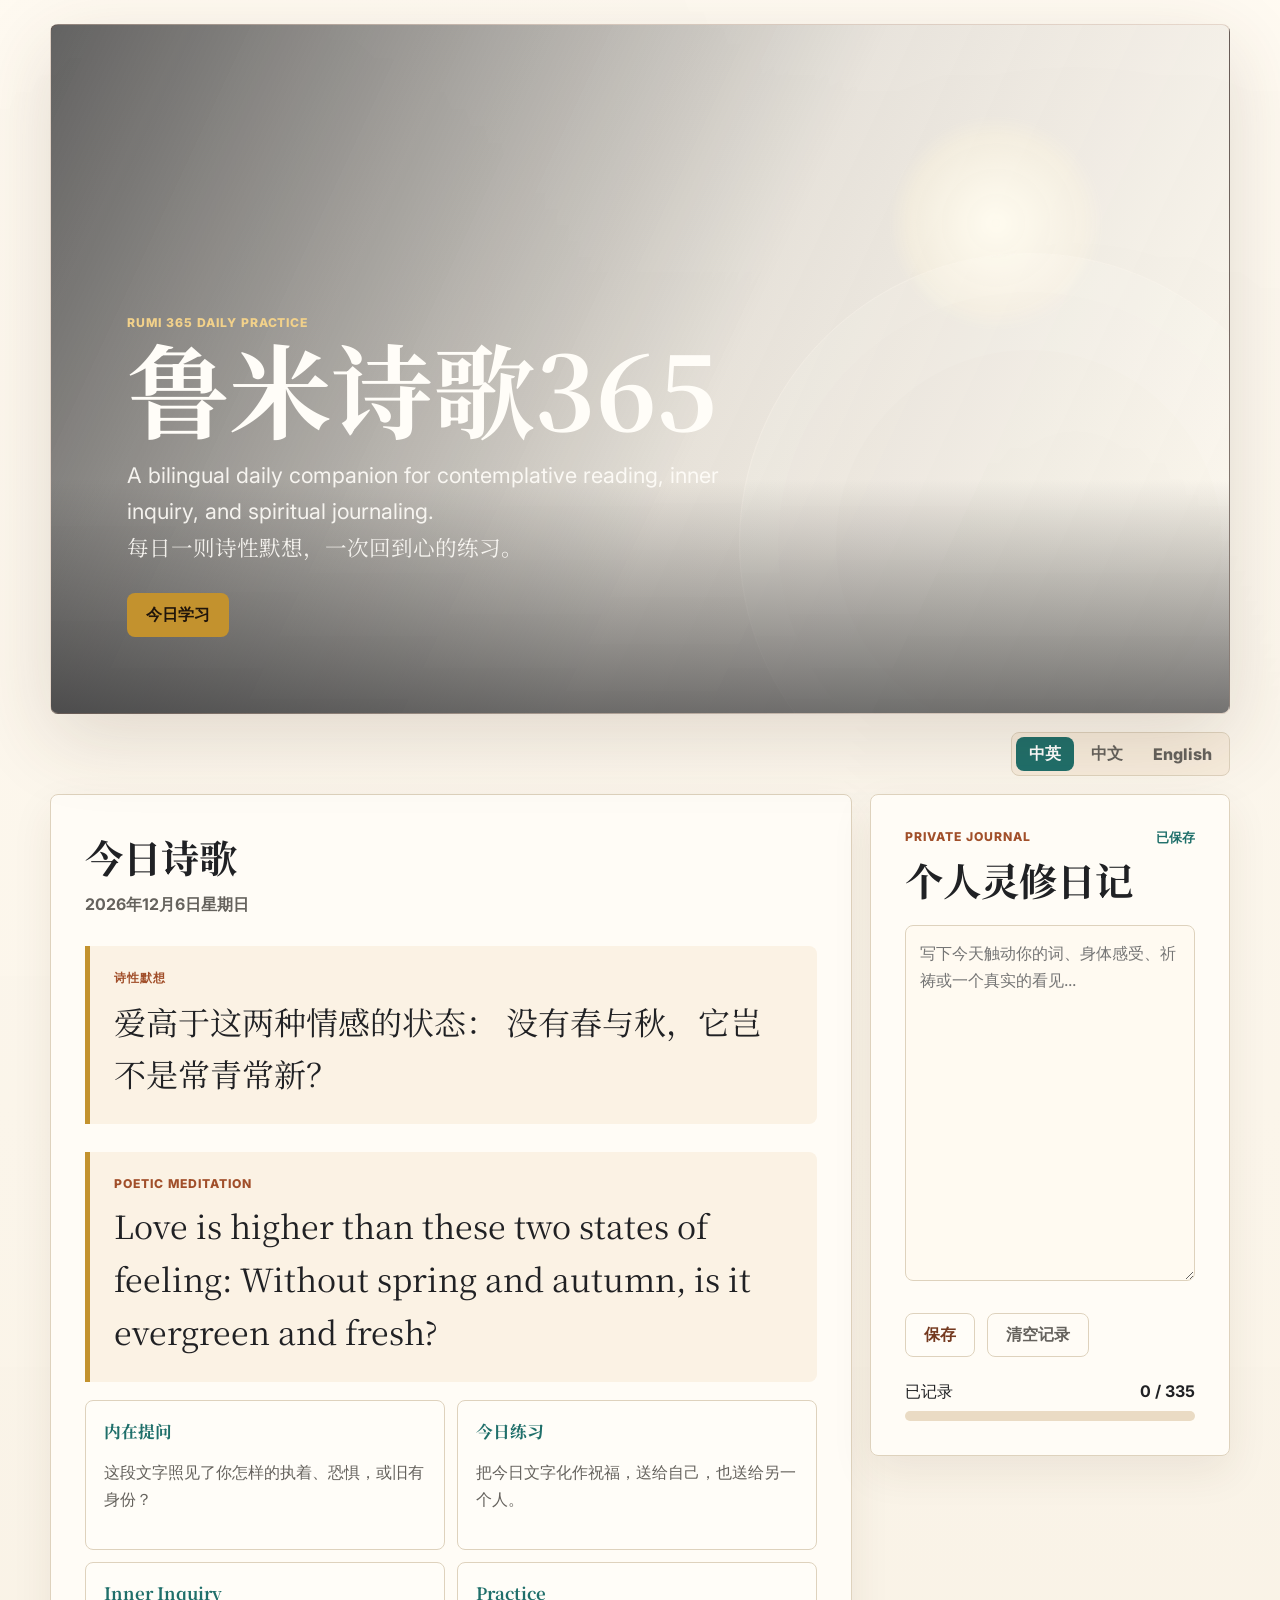
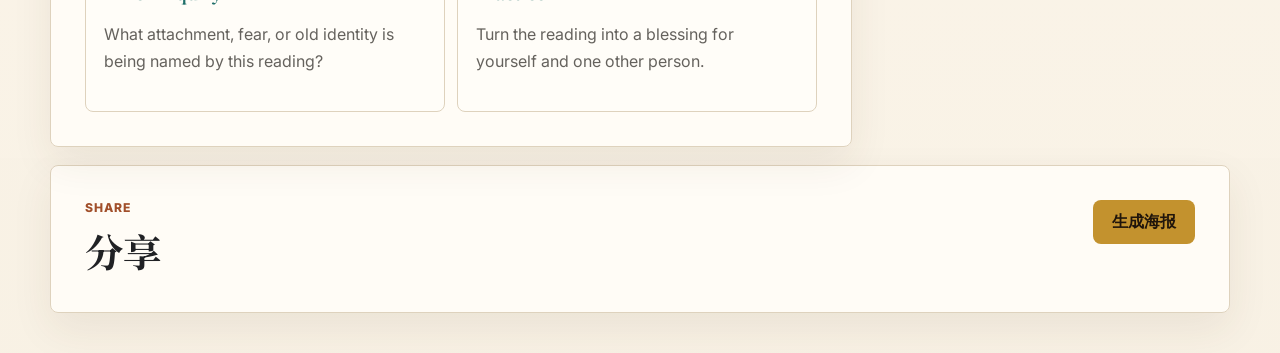
==== index.html @ 3e599005 "Create Rumi 365 poetry site" ====
<!doctype html>
<html lang="zh-CN">
  <head>
    <meta charset="utf-8" />
    <meta name="viewport" content="width=device-width, initial-scale=1" />
    <meta
      name="description"
      content="每日学习鲁米诗歌的双语网站，用于个人内在探索、默观练习与灵修日记。"
    />
    <title>鲁米诗歌365</title>
    <link rel="preconnect" href="https://fonts.googleapis.com" />
    <link rel="preconnect" href="https://fonts.gstatic.com" crossorigin />
    <link
      href="https://fonts.googleapis.com/css2?family=Inter:wght@400;500;600;700;800&family=Noto+Serif+SC:wght@500;700;900&display=swap"
      rel="stylesheet"
    />
    <link rel="stylesheet" href="styles.css" />
  </head>
  <body>
    <main class="shell">
      <section class="hero" aria-labelledby="page-title">
        <div class="hero-media" aria-hidden="true">
          <div class="sun-disc"></div>
          <div class="rings"></div>
        </div>
        <div class="hero-content">
          <p class="eyebrow">Rumi 365 Daily Practice</p>
          <h1 id="page-title">鲁米诗歌365</h1>
          <p class="lede">
            A bilingual daily companion for contemplative reading, inner inquiry, and spiritual journaling.
            <span>每日一则诗性默想，一次回到心的练习。</span>
          </p>
          <div class="hero-actions" aria-label="Primary actions">
            <button class="primary" id="todayButton" type="button">今日学习</button>
          </div>
        </div>
      </section>

      <section class="toolbar" aria-label="Study controls">
        <div class="segmented" role="group" aria-label="Language">
          <button class="active" type="button" data-lang="both">中英</button>
          <button type="button" data-lang="zh">中文</button>
          <button type="button" data-lang="en">English</button>
        </div>
      </section>

      <section class="daily-layout" aria-live="polite">
        <article class="daily-card">
          <div class="day-header">
            <div>
              <h2 id="dayTitle"></h2>
              <p class="reading-date" id="readingDate"></p>
            </div>
          </div>

          <div class="poem-block lang-zh">
            <p class="label">诗性默想</p>
            <blockquote id="poemZh"></blockquote>
          </div>
          <div class="poem-block lang-en">
            <p class="label">Poetic Meditation</p>
            <blockquote id="poemEn"></blockquote>
          </div>

          <div class="practice-grid">
            <section class="practice-panel lang-zh">
              <h3>内在提问</h3>
              <p id="inquiryZh"></p>
            </section>
            <section class="practice-panel lang-zh">
              <h3>今日练习</h3>
              <p id="practiceZh"></p>
            </section>
            <section class="practice-panel lang-en">
              <h3>Inner Inquiry</h3>
              <p id="inquiryEn"></p>
            </section>
            <section class="practice-panel lang-en">
              <h3>Practice</h3>
              <p id="practiceEn"></p>
            </section>
          </div>
        </article>

        <aside class="journal-panel" aria-labelledby="journal-title">
          <div class="panel-head">
            <div>
              <p class="eyebrow">Private Journal</p>
              <h2 id="journal-title">个人灵修日记</h2>
            </div>
            <span id="saveState">已保存</span>
          </div>
          <textarea
            id="journal"
            rows="12"
            placeholder="写下今天触动你的词、身体感受、祈祷或一个真实的看见..."
          ></textarea>
          <div class="journal-actions">
            <button class="secondary" id="saveButton" type="button">保存</button>
            <button class="ghost" id="clearButton" type="button">清空记录</button>
          </div>
          <div class="progress">
            <div class="progress-copy">
              <span>已记录</span>
            <strong id="progressCount">0 / 0</strong>
            </div>
            <div class="progress-track">
              <span id="progressBar"></span>
            </div>
          </div>
        </aside>
      </section>

      <section class="share-panel" aria-labelledby="share-title">
        <div class="panel-head">
          <div>
            <p class="eyebrow">Share</p>
            <h2 id="share-title">分享</h2>
          </div>
          <button class="primary" id="shareButton" type="button">生成海报</button>
        </div>
        <div class="poster-output" id="posterOutput" hidden>
          <img id="posterPreview" alt="鲁米诗歌365分享海报" />
          <div class="journal-actions">
            <a class="secondary download-link" id="downloadPoster" download="rumi365-poster.png">下载海报</a>
            <span class="muted" id="shareStatus">右下角二维码可长按访问网站</span>
          </div>
        </div>
      </section>
    </main>

    <script src="vendor/qrcode.js"></script>
    <script src="app.js"></script>
  </body>
</html>
---- styles.css ----
:root {
  color-scheme: light;
  --ink: #202124;
  --muted: #65625d;
  --paper: #fffaf1;
  --panel: #fffdf8;
  --line: #ded2bd;
  --rust: #a14f2a;
  --rust-dark: #74391f;
  --teal: #1f6f6a;
  --gold: #c3922e;
  --rose: #b7636c;
  --shadow: 0 24px 80px rgba(77, 52, 29, 0.16);
}

* {
  box-sizing: border-box;
}

body {
  margin: 0;
  background:
    linear-gradient(180deg, rgba(255, 250, 241, 0.96), rgba(248, 241, 228, 0.98)),
    radial-gradient(circle at 18% 10%, rgba(195, 146, 46, 0.2), transparent 32%),
    radial-gradient(circle at 84% 26%, rgba(31, 111, 106, 0.18), transparent 30%);
  color: var(--ink);
  font-family: Inter, system-ui, -apple-system, BlinkMacSystemFont, "Segoe UI", sans-serif;
}

button,
input,
textarea {
  font: inherit;
}

button {
  cursor: pointer;
}

.shell {
  width: min(1180px, calc(100% - 32px));
  margin: 0 auto;
  padding: 24px 0 40px;
}

.hero {
  position: relative;
  min-height: min(690px, calc(100vh - 48px));
  display: grid;
  align-items: end;
  overflow: hidden;
  border: 1px solid rgba(116, 57, 31, 0.18);
  background:
    linear-gradient(115deg, rgba(32, 33, 36, 0.7), rgba(32, 33, 36, 0.1) 56%, rgba(255, 250, 241, 0.15)),
    url("https://images.unsplash.com/photo-1493815793585-d94ccbc86df8?auto=format&fit=crop&w=1800&q=80");
  background-size: cover;
  background-position: center;
  border-radius: 8px;
  box-shadow: var(--shadow);
}

.hero::after {
  content: "";
  position: absolute;
  inset: auto 0 0;
  height: 34%;
  background: linear-gradient(180deg, transparent, rgba(32, 33, 36, 0.62));
}

.hero-media {
  position: absolute;
  inset: 0;
  pointer-events: none;
}

.sun-disc {
  position: absolute;
  right: 10%;
  top: 12%;
  width: clamp(120px, 18vw, 240px);
  aspect-ratio: 1;
  border-radius: 50%;
  background: radial-gradient(circle, rgba(255, 225, 151, 0.96), rgba(195, 146, 46, 0.52) 54%, transparent 66%);
  mix-blend-mode: screen;
}

.rings {
  position: absolute;
  right: -90px;
  bottom: -120px;
  width: min(52vw, 580px);
  aspect-ratio: 1;
  border-radius: 50%;
  border: 1px solid rgba(255, 250, 241, 0.34);
  box-shadow: inset 0 0 0 38px rgba(255, 250, 241, 0.08), inset 0 0 0 96px rgba(255, 250, 241, 0.06);
}

.hero-content {
  position: relative;
  z-index: 1;
  max-width: 780px;
  padding: clamp(28px, 7vw, 76px);
  color: #fffdf8;
}

.eyebrow,
.label {
  margin: 0 0 8px;
  color: var(--rust);
  font-size: 0.76rem;
  font-weight: 800;
  letter-spacing: 0.08em;
  text-transform: uppercase;
}

.hero .eyebrow {
  color: #f2d18a;
}

h1,
h2,
h3,
blockquote,
.lede span {
  font-family: "Noto Serif SC", Georgia, serif;
}

h1 {
  margin: 0;
  font-size: clamp(2.7rem, 8vw, 7.1rem);
  line-height: 0.96;
  letter-spacing: 0;
}

.lede {
  max-width: 660px;
  margin: 22px 0 0;
  color: rgba(255, 253, 248, 0.9);
  font-size: clamp(1rem, 2.3vw, 1.35rem);
  line-height: 1.65;
}

.lede span {
  display: block;
}

.hero-actions,
.journal-actions {
  display: flex;
  flex-wrap: wrap;
  gap: 12px;
  margin-top: 28px;
}

.primary,
.secondary,
.ghost,
.segmented button {
  min-height: 44px;
  border-radius: 8px;
  border: 1px solid transparent;
  padding: 0 18px;
  font-weight: 800;
}

.primary {
  background: var(--gold);
  color: #20150b;
}

.secondary {
  background: var(--panel);
  border-color: var(--line);
  color: var(--rust-dark);
}

.ghost {
  background: transparent;
  border-color: var(--line);
  color: var(--muted);
}

.daily-card,
.journal-panel,
.share-panel {
  border: 1px solid var(--line);
  background: rgba(255, 253, 248, 0.9);
  border-radius: 8px;
  box-shadow: 0 16px 42px rgba(77, 52, 29, 0.08);
}

.toolbar {
  display: flex;
  justify-content: flex-end;
  margin: 18px 0;
}

.segmented {
  display: inline-flex;
  gap: 4px;
  padding: 4px;
  border: 1px solid var(--line);
  border-radius: 8px;
  background: #f7ecdc;
}

.segmented button {
  min-height: 34px;
  padding: 0 12px;
  background: transparent;
  color: var(--muted);
}

.segmented button.active {
  background: var(--teal);
  color: white;
}

.daily-layout {
  display: grid;
  grid-template-columns: minmax(0, 1fr) 360px;
  gap: 18px;
  align-items: start;
}

.daily-card,
.journal-panel,
.share-panel {
  padding: clamp(18px, 3vw, 34px);
}

.day-header,
.panel-head,
.progress-copy {
  display: flex;
  justify-content: space-between;
  gap: 18px;
  align-items: start;
}

.day-header h2,
.panel-head h2 {
  margin: 0;
  font-size: clamp(1.45rem, 3vw, 2.5rem);
}

.reading-date {
  margin: 8px 0 0;
  color: var(--muted);
  font-weight: 700;
  line-height: 1.6;
}

.poem-block {
  margin-top: 28px;
  padding: 24px;
  border-left: 5px solid var(--gold);
  background: #fbf2e4;
  border-radius: 0 8px 8px 0;
}

blockquote {
  margin: 0;
  font-size: clamp(1.3rem, 2.5vw, 2rem);
  line-height: 1.65;
}

.practice-grid {
  display: grid;
  grid-template-columns: repeat(2, minmax(0, 1fr));
  gap: 12px;
  margin-top: 18px;
}

.practice-panel {
  min-height: 150px;
  padding: 18px;
  border: 1px solid var(--line);
  border-radius: 8px;
  background: var(--panel);
}

.practice-panel h3 {
  margin: 0 0 10px;
  color: var(--teal);
  font-size: 1.05rem;
}

.practice-panel p,
.muted {
  color: var(--muted);
  line-height: 1.7;
}

.journal-panel {
  position: sticky;
  top: 16px;
}

#saveState {
  color: var(--teal);
  font-size: 0.82rem;
  font-weight: 800;
}

textarea {
  width: 100%;
  margin-top: 18px;
  resize: vertical;
  border: 1px solid var(--line);
  border-radius: 8px;
  background: #fffaf1;
  color: var(--ink);
  padding: 14px;
  line-height: 1.7;
}

.progress {
  margin-top: 24px;
}

.progress-track {
  height: 10px;
  margin-top: 8px;
  overflow: hidden;
  border-radius: 999px;
  background: #eadbc4;
}

.progress-track span {
  display: block;
  width: 0;
  height: 100%;
  background: linear-gradient(90deg, var(--teal), var(--gold), var(--rose));
}

.share-panel {
  margin-top: 18px;
}

.poster-output {
  display: grid;
  gap: 14px;
  margin-top: 18px;
}

.poster-output[hidden] {
  display: none;
}

.poster-output img {
  width: min(100%, 520px);
  border: 1px solid var(--line);
  border-radius: 8px;
  background: var(--paper);
  box-shadow: 0 18px 46px rgba(77, 52, 29, 0.12);
}

.download-link {
  display: inline-flex;
  align-items: center;
  justify-content: center;
  text-decoration: none;
}

body.lang-zh .lang-en,
body.lang-en .lang-zh {
  display: none;
}

@media (max-width: 900px) {
  .daily-layout,
  .practice-grid {
    grid-template-columns: 1fr;
  }

  .daily-layout {
    display: grid;
  }

  .journal-panel {
    position: static;
  }
}

@media (max-width: 560px) {
  .shell {
    width: min(100% - 20px, 1180px);
    padding-top: 10px;
  }

  .hero {
    min-height: 620px;
  }

  .hero-content {
    padding: 24px;
  }

  .segmented {
    display: grid;
    grid-template-columns: repeat(3, 1fr);
  }

  .day-header,
  .panel-head,
  .progress-copy {
    display: grid;
  }
}

@media print {
  body {
    background: white;
  }

  .hero,
  .toolbar,
  .journal-actions {
    display: none;
  }

  .daily-layout {
    display: block;
  }

  .journal-panel {
    margin-top: 18px;
  }
}
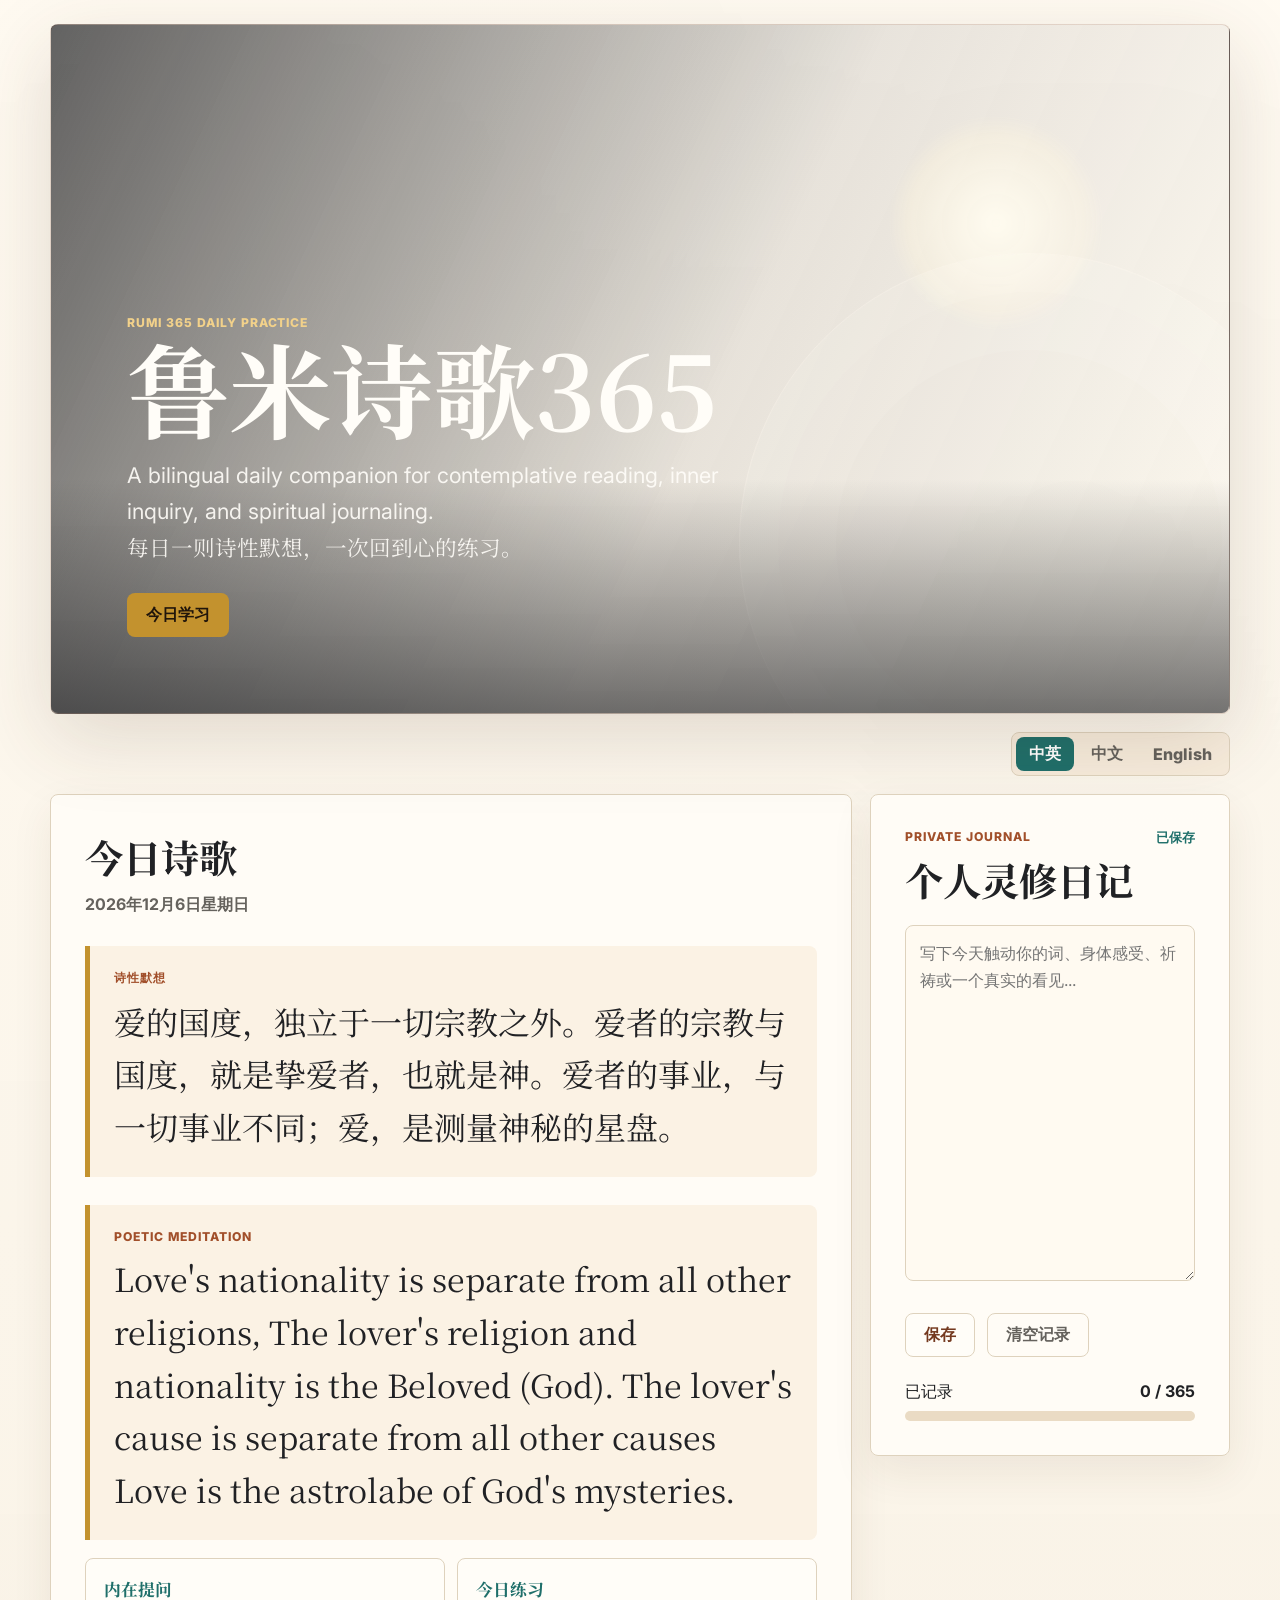
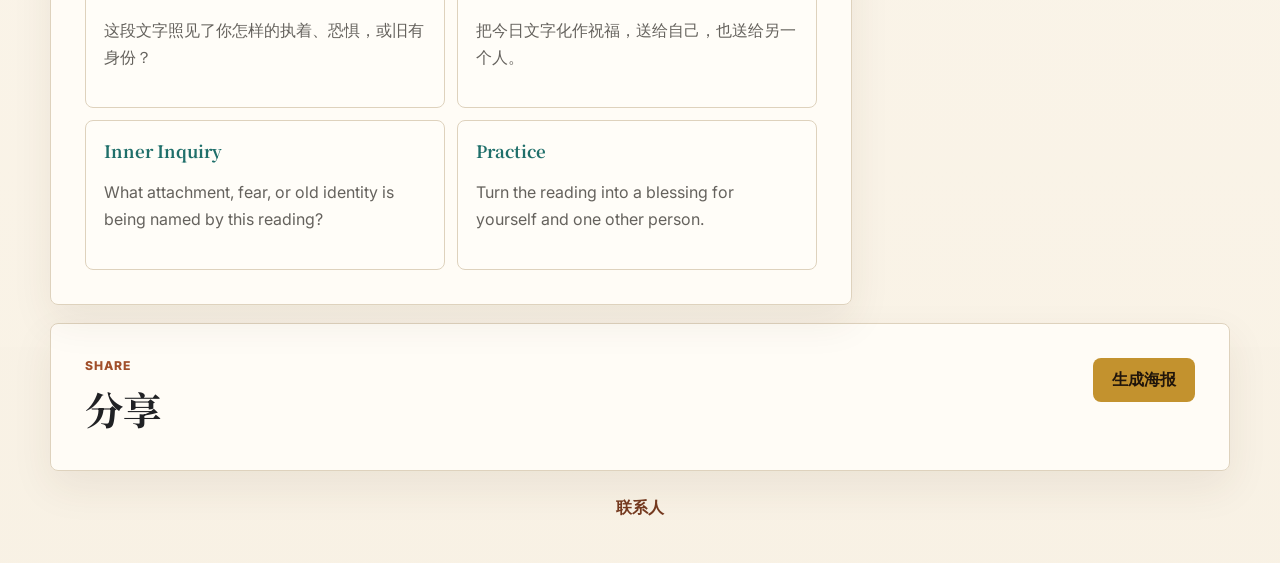
==== commit 29b434fa: "Add contact link footer" ====
--- a/index.html
+++ b/index.html
@@ -8,13 +8,20 @@
       content="每日学习鲁米诗歌的双语网站，用于个人内在探索、默观练习与灵修日记。"
     />
     <title>鲁米诗歌365</title>
+    <script>
+      (function () {
+        var base = location.hostname.endsWith("github.io") ? "/rumi365/" : "/";
+        window.__RUMI_BASE_PATH__ = base;
+        document.write('<base href="' + base + '">');
+      })();
+    </script>
     <link rel="preconnect" href="https://fonts.googleapis.com" />
     <link rel="preconnect" href="https://fonts.gstatic.com" crossorigin />
     <link
       href="https://fonts.googleapis.com/css2?family=Inter:wght@400;500;600;700;800&family=Noto+Serif+SC:wght@500;700;900&display=swap"
       rel="stylesheet"
     />
-    <link rel="stylesheet" href="styles.css" />
+    <link rel="stylesheet" href="styles.css?v=20260701-1" />
   </head>
   <body>
     <main class="shell">
@@ -127,9 +134,19 @@
           </div>
         </div>
       </section>
+
+      <footer class="site-footer">
+        <a
+          href="https://zcnv8lc63v15.feishu.cn/docx/ENSjdAKhOoDiIUxOQJycdzD8nSe"
+          target="_blank"
+          rel="noopener noreferrer"
+        >
+          联系人
+        </a>
+      </footer>
     </main>
 
-    <script src="vendor/qrcode.js"></script>
-    <script src="app.js"></script>
+    <script src="vendor/qrcode.js?v=20260630-3"></script>
+    <script src="app.js?v=20260630-3"></script>
   </body>
 </html>
--- a/styles.css
+++ b/styles.css
@@ -350,6 +350,8 @@
 
 .poster-output img {
   width: min(100%, 520px);
+  aspect-ratio: 9 / 16;
+  object-fit: contain;
   border: 1px solid var(--line);
   border-radius: 8px;
   background: var(--paper);
@@ -363,6 +365,22 @@
   text-decoration: none;
 }
 
+.site-footer {
+  display: flex;
+  justify-content: center;
+  padding: 26px 0 4px;
+}
+
+.site-footer a {
+  color: var(--rust-dark);
+  font-weight: 800;
+  text-decoration: none;
+}
+
+.site-footer a:hover {
+  color: var(--teal);
+}
+
 body.lang-zh .lang-en,
 body.lang-en .lang-zh {
   display: none;
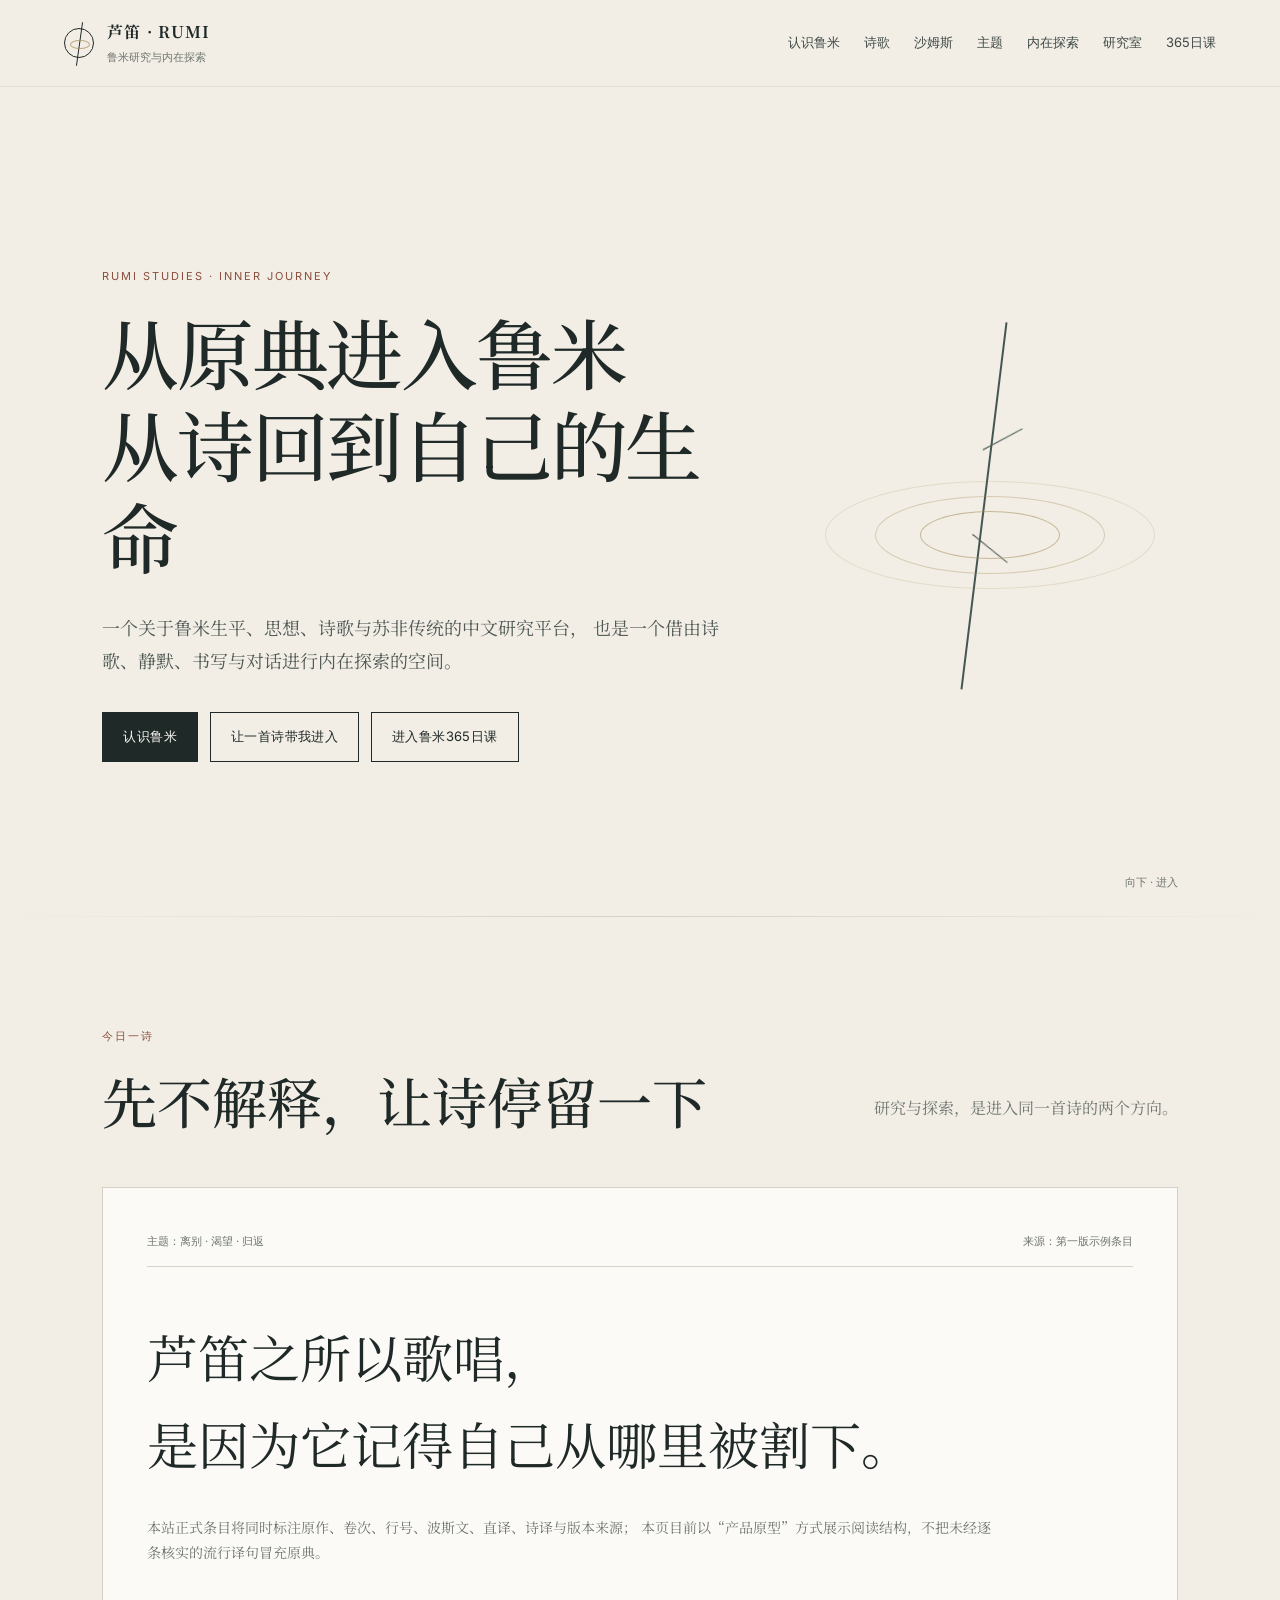
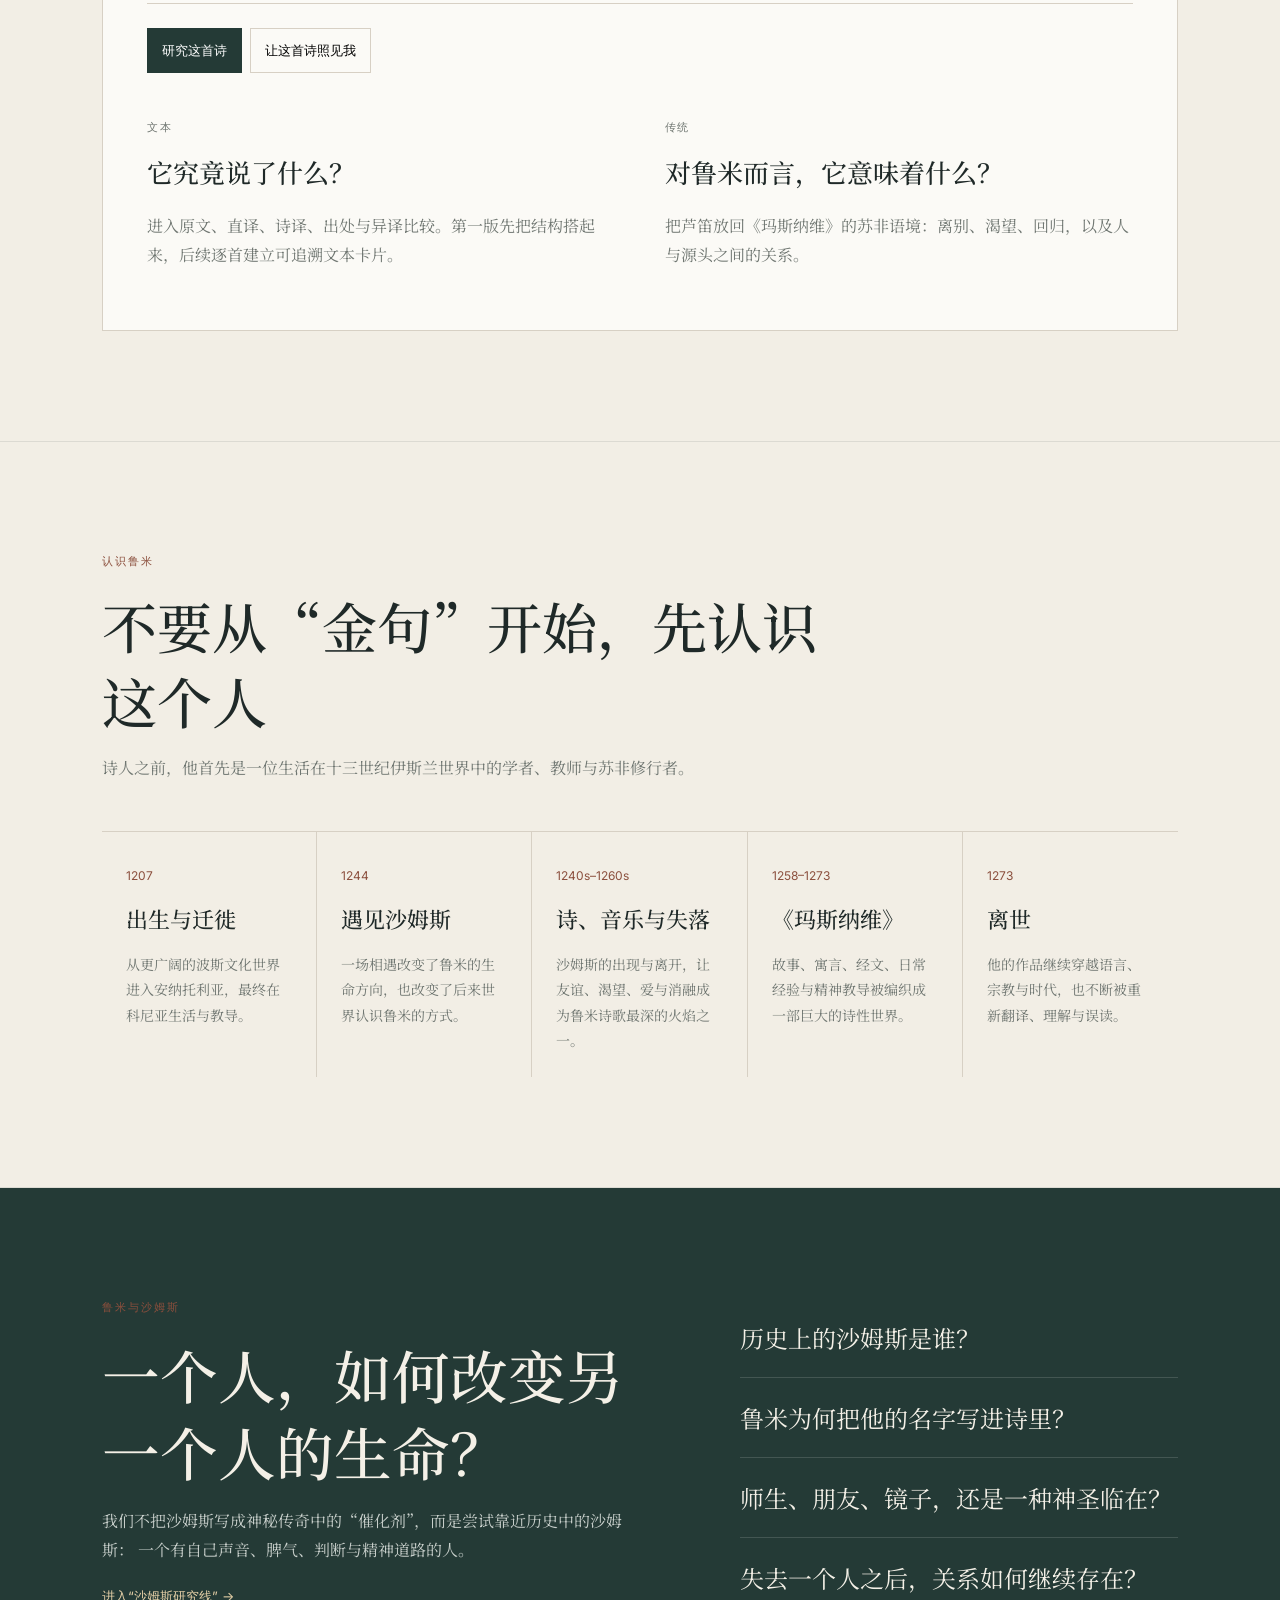
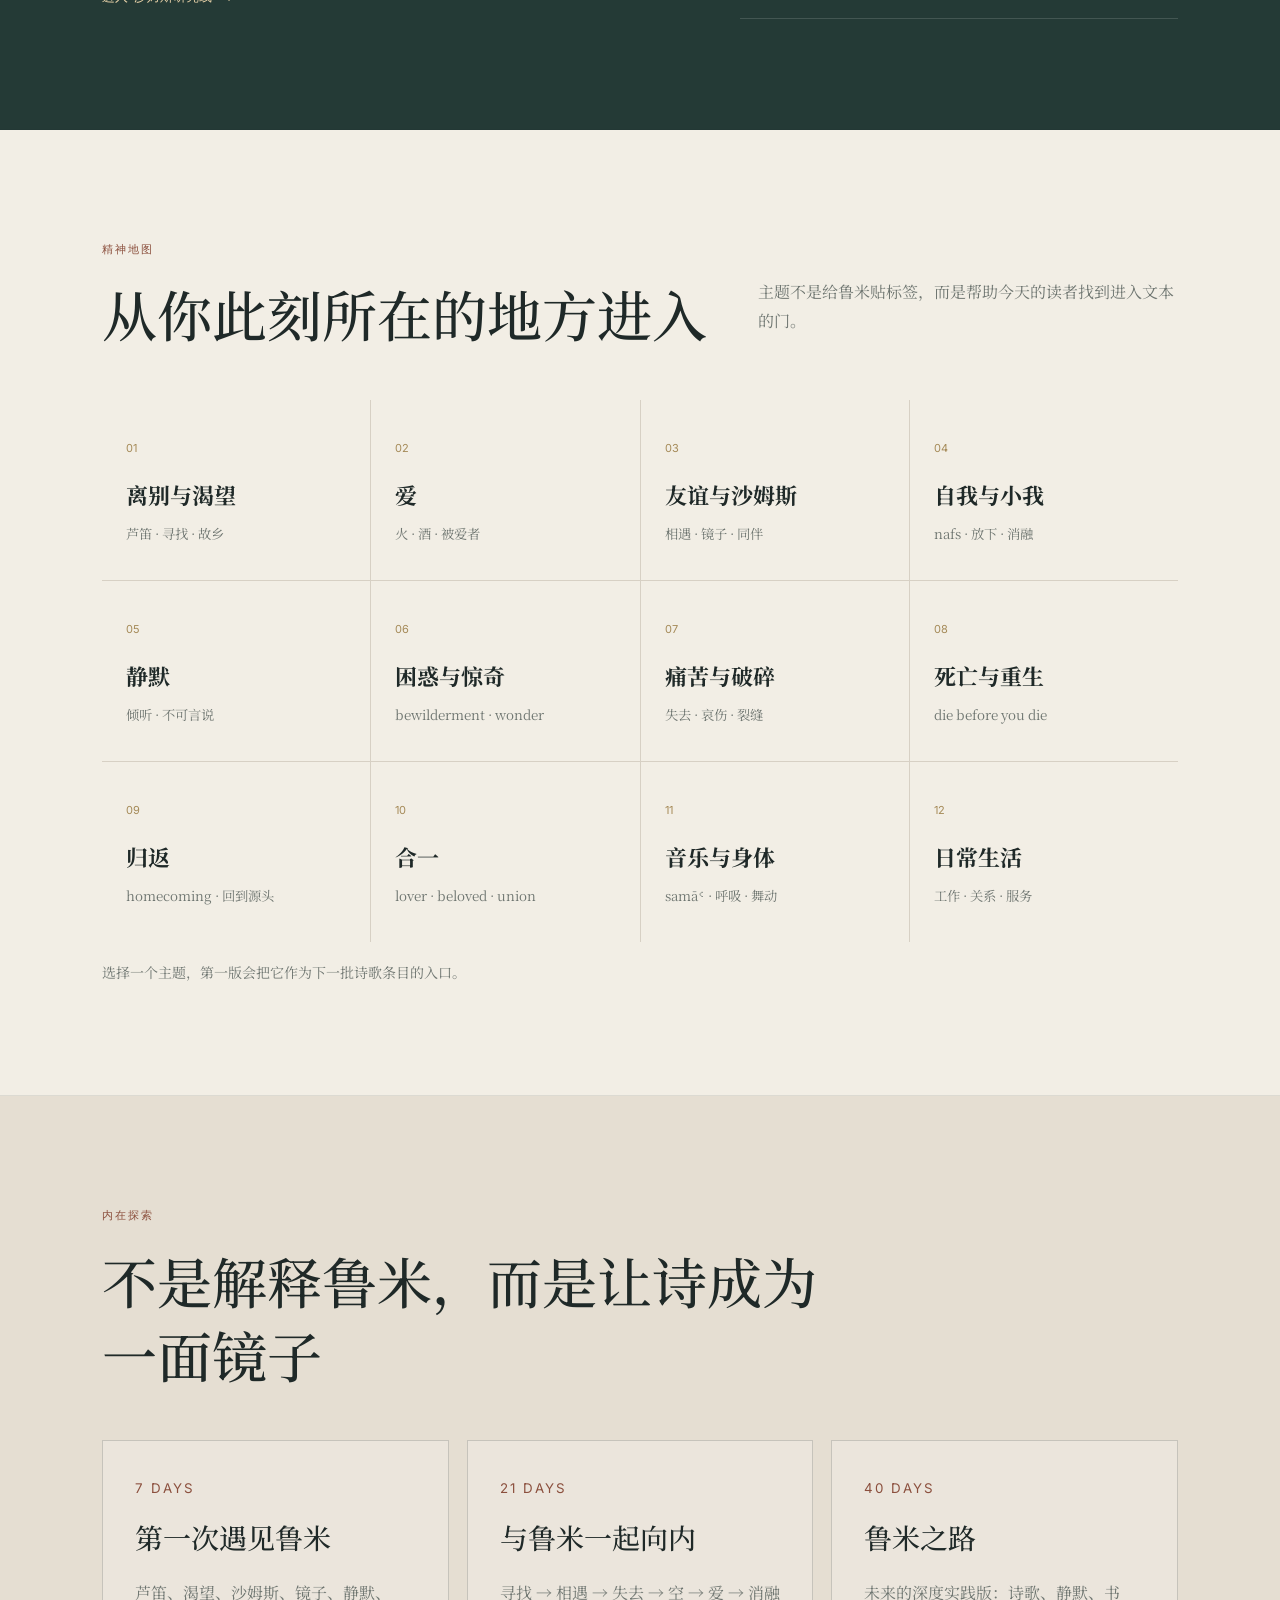
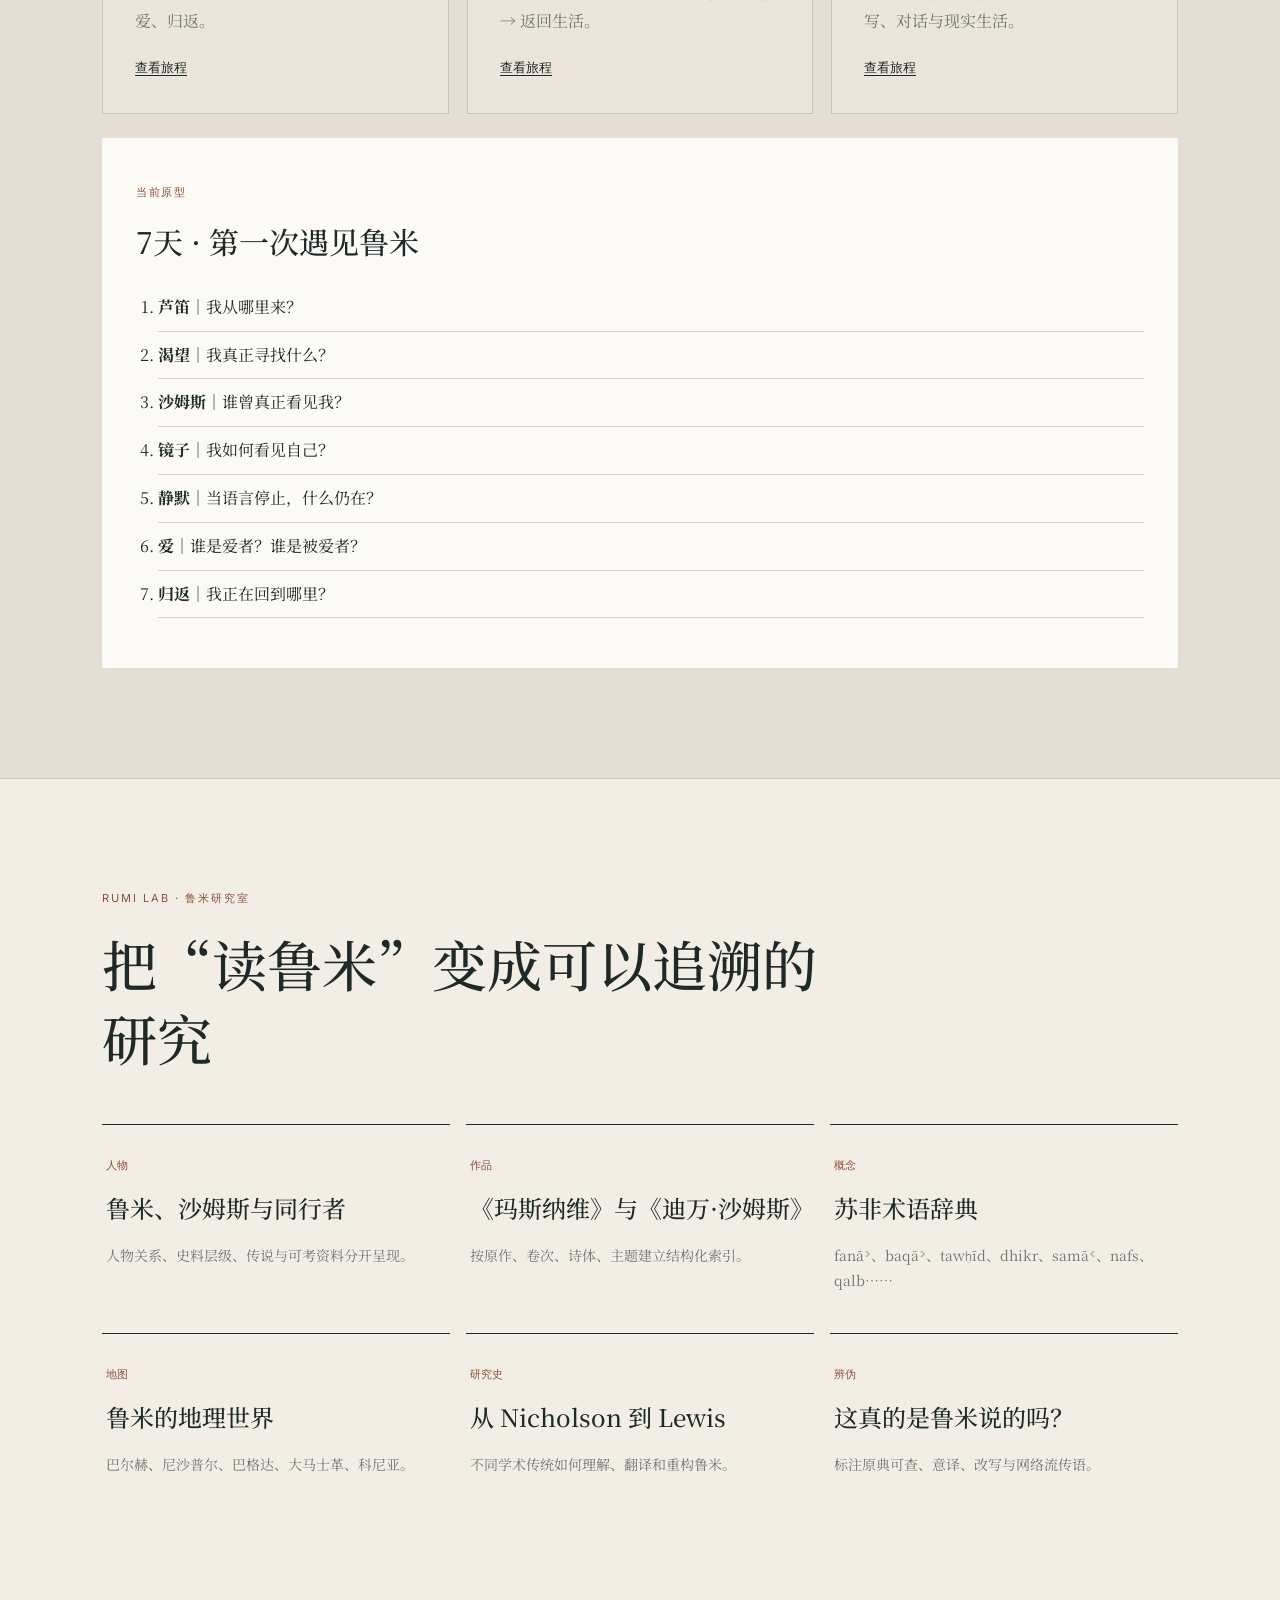
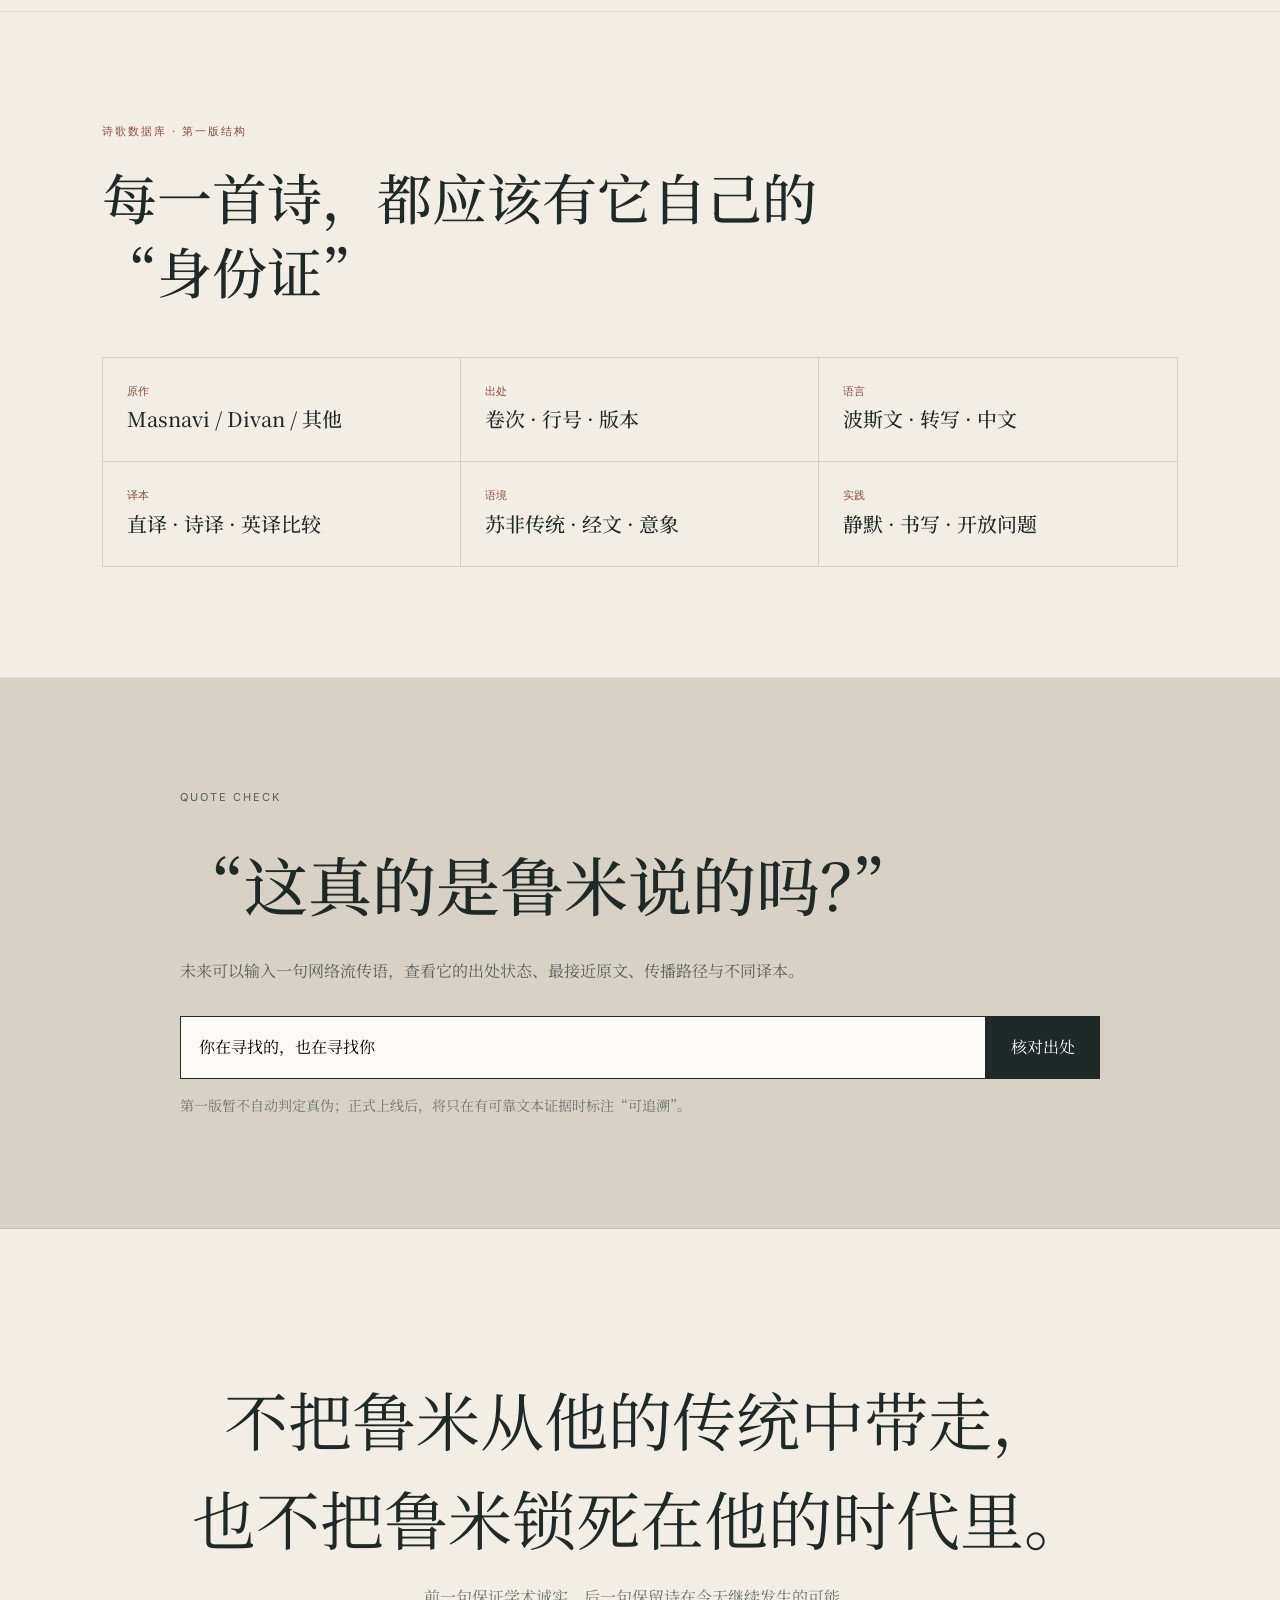
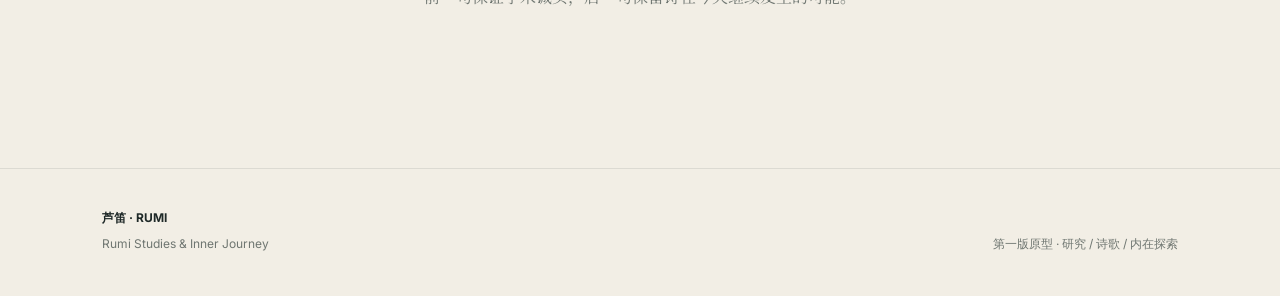
==== commit 8968346d: "Launch Rumi research homepage and preserve daily practice" ====
--- a/index.html
+++ b/index.html
@@ -1,152 +1,301 @@
 <!doctype html>
 <html lang="zh-CN">
-  <head>
-    <meta charset="utf-8" />
-    <meta name="viewport" content="width=device-width, initial-scale=1" />
-    <meta
-      name="description"
-      content="每日学习鲁米诗歌的双语网站，用于个人内在探索、默观练习与灵修日记。"
-    />
-    <title>鲁米诗歌365</title>
-    <script>
-      (function () {
-        var base = location.hostname.endsWith("github.io") ? "/rumi365/" : "/";
-        window.__RUMI_BASE_PATH__ = base;
-        document.write('<base href="' + base + '">');
-      })();
-    </script>
-    <link rel="preconnect" href="https://fonts.googleapis.com" />
-    <link rel="preconnect" href="https://fonts.gstatic.com" crossorigin />
-    <link
-      href="https://fonts.googleapis.com/css2?family=Inter:wght@400;500;600;700;800&family=Noto+Serif+SC:wght@500;700;900&display=swap"
-      rel="stylesheet"
-    />
-    <link rel="stylesheet" href="styles.css?v=20260701-1" />
-  </head>
-  <body>
-    <main class="shell">
-      <section class="hero" aria-labelledby="page-title">
-        <div class="hero-media" aria-hidden="true">
-          <div class="sun-disc"></div>
-          <div class="rings"></div>
-        </div>
-        <div class="hero-content">
-          <p class="eyebrow">Rumi 365 Daily Practice</p>
-          <h1 id="page-title">鲁米诗歌365</h1>
-          <p class="lede">
-            A bilingual daily companion for contemplative reading, inner inquiry, and spiritual journaling.
-            <span>每日一则诗性默想，一次回到心的练习。</span>
-          </p>
-          <div class="hero-actions" aria-label="Primary actions">
-            <button class="primary" id="todayButton" type="button">今日学习</button>
-          </div>
-        </div>
-      </section>
-
-      <section class="toolbar" aria-label="Study controls">
-        <div class="segmented" role="group" aria-label="Language">
-          <button class="active" type="button" data-lang="both">中英</button>
-          <button type="button" data-lang="zh">中文</button>
-          <button type="button" data-lang="en">English</button>
-        </div>
-      </section>
-
-      <section class="daily-layout" aria-live="polite">
-        <article class="daily-card">
-          <div class="day-header">
+<head>
+  <meta charset="utf-8" />
+  <meta name="viewport" content="width=device-width, initial-scale=1" />
+  <meta name="description" content="芦笛 RUMI：鲁米研究与内在探索。尊重原典与历史语境，也让诗重新进入今天的生命经验。" />
+  <title>芦笛 · RUMI｜鲁米研究与内在探索</title>
+  <link rel="preconnect" href="https://fonts.googleapis.com">
+  <link rel="preconnect" href="https://fonts.gstatic.com" crossorigin>
+  <link href="https://fonts.googleapis.com/css2?family=Noto+Serif+SC:wght@400;500;600&family=Inter:wght@400;500;600&display=swap" rel="stylesheet">
+  <link rel="stylesheet" href="./styles.css" />
+</head>
+<body>
+  <header class="site-header">
+    <a class="brand" href="#top" aria-label="返回首页">
+      <span class="brand-mark" aria-hidden="true"></span>
+      <span>
+        <strong>芦笛 · RUMI</strong>
+        <small>鲁米研究与内在探索</small>
+      </span>
+    </a>
+    <nav class="main-nav" aria-label="主导航">
+      <a href="#meet">认识鲁米</a>
+      <a href="#poetry">诗歌</a>
+      <a href="#shams">沙姆斯</a>
+      <a href="#themes">主题</a>
+      <a href="#journey">内在探索</a>
+      <a href="#lab">研究室</a>
+      <a href="./daily/">365日课</a>
+    </nav>
+    <button class="nav-toggle" aria-expanded="false" aria-label="打开导航">☰</button>
+  </header>
+
+  <main id="top">
+    <section class="hero">
+      <div class="hero-copy">
+        <p class="eyebrow">RUMI STUDIES · INNER JOURNEY</p>
+        <h1>从原典进入鲁米<br>从诗回到自己的生命</h1>
+        <p class="hero-lead">
+          一个关于鲁米生平、思想、诗歌与苏非传统的中文研究平台，
+          也是一个借由诗歌、静默、书写与对话进行内在探索的空间。
+        </p>
+        <div class="hero-actions">
+          <a class="btn primary" href="#meet">认识鲁米</a>
+          <a class="btn ghost" href="#poem-room">让一首诗带我进入</a>
+          <a class="btn ghost" href="./daily/">进入鲁米365日课</a>
+        </div>
+      </div>
+      <div class="hero-art" aria-hidden="true">
+        <div class="reed"></div>
+        <div class="ripple ripple-a"></div>
+        <div class="ripple ripple-b"></div>
+        <div class="ripple ripple-c"></div>
+      </div>
+      <div class="scroll-note">向下 · 进入</div>
+    </section>
+
+    <section class="section today" id="poem-room">
+      <div class="section-heading split">
+        <div>
+          <p class="eyebrow">今日一诗</p>
+          <h2>先不解释，让诗停留一下</h2>
+        </div>
+        <p class="muted">研究与探索，是进入同一首诗的两个方向。</p>
+      </div>
+
+      <article class="poem-card">
+        <div class="poem-meta">
+          <span>主题：离别 · 渴望 · 归返</span>
+          <span>来源：第一版示例条目</span>
+        </div>
+        <blockquote>
+          芦笛之所以歌唱，<br>
+          是因为它记得自己从哪里被割下。
+        </blockquote>
+        <p class="poem-note">
+          本站正式条目将同时标注原作、卷次、行号、波斯文、直译、诗译与版本来源；
+          本页目前以“产品原型”方式展示阅读结构，不把未经逐条核实的流行译句冒充原典。
+        </p>
+
+        <div class="dual-entry">
+          <button class="tab-btn active" data-tab="research">研究这首诗</button>
+          <button class="tab-btn" data-tab="practice">让这首诗照见我</button>
+        </div>
+
+        <div class="tab-panel active" id="research">
+          <div class="grid two">
             <div>
-              <h2 id="dayTitle"></h2>
-              <p class="reading-date" id="readingDate"></p>
+              <p class="label">文本</p>
+              <h3>它究竟说了什么？</h3>
+              <p>进入原文、直译、诗译、出处与异译比较。第一版先把结构搭起来，后续逐首建立可追溯文本卡片。</p>
+            </div>
+            <div>
+              <p class="label">传统</p>
+              <h3>对鲁米而言，它意味着什么？</h3>
+              <p>把芦笛放回《玛斯纳维》的苏非语境：离别、渴望、回归，以及人与源头之间的关系。</p>
             </div>
           </div>
-
-          <div class="poem-block lang-zh">
-            <p class="label">诗性默想</p>
-            <blockquote id="poemZh"></blockquote>
+        </div>
+
+        <div class="tab-panel" id="practice">
+          <div class="practice-steps">
+            <div><span>01</span><strong>读</strong><p>慢慢读一遍，不急着找道理。</p></div>
+            <div><span>02</span><strong>停</strong><p>安静三十秒，让句子停在身体里。</p></div>
+            <div><span>03</span><strong>照</strong><p>哪个词、哪个意象让你停了一下？</p></div>
+            <div><span>04</span><strong>问</strong><p>它正在照见你生命中的什么？</p></div>
+            <div><span>05</span><strong>听</strong><p>写五分钟，或让另一个人只是听你说。</p></div>
+            <div><span>06</span><strong>活</strong><p>今天，你愿意带走一个什么问题？</p></div>
           </div>
-          <div class="poem-block lang-en">
-            <p class="label">Poetic Meditation</p>
-            <blockquote id="poemEn"></blockquote>
-          </div>
-
-          <div class="practice-grid">
-            <section class="practice-panel lang-zh">
-              <h3>内在提问</h3>
-              <p id="inquiryZh"></p>
-            </section>
-            <section class="practice-panel lang-zh">
-              <h3>今日练习</h3>
-              <p id="practiceZh"></p>
-            </section>
-            <section class="practice-panel lang-en">
-              <h3>Inner Inquiry</h3>
-              <p id="inquiryEn"></p>
-            </section>
-            <section class="practice-panel lang-en">
-              <h3>Practice</h3>
-              <p id="practiceEn"></p>
-            </section>
-          </div>
-        </article>
-
-        <aside class="journal-panel" aria-labelledby="journal-title">
-          <div class="panel-head">
-            <div>
-              <p class="eyebrow">Private Journal</p>
-              <h2 id="journal-title">个人灵修日记</h2>
-            </div>
-            <span id="saveState">已保存</span>
-          </div>
-          <textarea
-            id="journal"
-            rows="12"
-            placeholder="写下今天触动你的词、身体感受、祈祷或一个真实的看见..."
-          ></textarea>
-          <div class="journal-actions">
-            <button class="secondary" id="saveButton" type="button">保存</button>
-            <button class="ghost" id="clearButton" type="button">清空记录</button>
-          </div>
-          <div class="progress">
-            <div class="progress-copy">
-              <span>已记录</span>
-            <strong id="progressCount">0 / 0</strong>
-            </div>
-            <div class="progress-track">
-              <span id="progressBar"></span>
-            </div>
-          </div>
-        </aside>
-      </section>
-
-      <section class="share-panel" aria-labelledby="share-title">
-        <div class="panel-head">
-          <div>
-            <p class="eyebrow">Share</p>
-            <h2 id="share-title">分享</h2>
-          </div>
-          <button class="primary" id="shareButton" type="button">生成海报</button>
-        </div>
-        <div class="poster-output" id="posterOutput" hidden>
-          <img id="posterPreview" alt="鲁米诗歌365分享海报" />
-          <div class="journal-actions">
-            <a class="secondary download-link" id="downloadPoster" download="rumi365-poster.png">下载海报</a>
-            <span class="muted" id="shareStatus">右下角二维码可长按访问网站</span>
-          </div>
-        </div>
-      </section>
-
-      <footer class="site-footer">
-        <a
-          href="https://zcnv8lc63v15.feishu.cn/docx/ENSjdAKhOoDiIUxOQJycdzD8nSe"
-          target="_blank"
-          rel="noopener noreferrer"
-        >
-          联系人
-        </a>
-      </footer>
-    </main>
-
-    <script src="vendor/qrcode.js?v=20260630-3"></script>
-    <script src="app.js?v=20260630-3"></script>
-  </body>
+        </div>
+      </article>
+    </section>
+
+    <section class="section" id="meet">
+      <div class="section-heading">
+        <p class="eyebrow">认识鲁米</p>
+        <h2>不要从“金句”开始，先认识这个人</h2>
+        <p>诗人之前，他首先是一位生活在十三世纪伊斯兰世界中的学者、教师与苏非修行者。</p>
+      </div>
+
+      <div class="timeline">
+        <article>
+          <span>1207</span>
+          <h3>出生与迁徙</h3>
+          <p>从更广阔的波斯文化世界进入安纳托利亚，最终在科尼亚生活与教导。</p>
+        </article>
+        <article>
+          <span>1244</span>
+          <h3>遇见沙姆斯</h3>
+          <p>一场相遇改变了鲁米的生命方向，也改变了后来世界认识鲁米的方式。</p>
+        </article>
+        <article>
+          <span>1240s–1260s</span>
+          <h3>诗、音乐与失落</h3>
+          <p>沙姆斯的出现与离开，让友谊、渴望、爱与消融成为鲁米诗歌最深的火焰之一。</p>
+        </article>
+        <article>
+          <span>1258–1273</span>
+          <h3>《玛斯纳维》</h3>
+          <p>故事、寓言、经文、日常经验与精神教导被编织成一部巨大的诗性世界。</p>
+        </article>
+        <article>
+          <span>1273</span>
+          <h3>离世</h3>
+          <p>他的作品继续穿越语言、宗教与时代，也不断被重新翻译、理解与误读。</p>
+        </article>
+      </div>
+    </section>
+
+    <section class="section shams-section" id="shams">
+      <div class="shams-copy">
+        <p class="eyebrow">鲁米与沙姆斯</p>
+        <h2>一个人，如何改变另一个人的生命？</h2>
+        <p>
+          我们不把沙姆斯写成神秘传奇中的“催化剂”，而是尝试靠近历史中的沙姆斯：
+          一个有自己声音、脾气、判断与精神道路的人。
+        </p>
+        <a class="text-link" href="#lab">进入“沙姆斯研究线” →</a>
+      </div>
+      <div class="shams-questions">
+        <p>历史上的沙姆斯是谁？</p>
+        <p>鲁米为何把他的名字写进诗里？</p>
+        <p>师生、朋友、镜子，还是一种神圣临在？</p>
+        <p>失去一个人之后，关系如何继续存在？</p>
+      </div>
+    </section>
+
+    <section class="section" id="themes">
+      <div class="section-heading split">
+        <div>
+          <p class="eyebrow">精神地图</p>
+          <h2>从你此刻所在的地方进入</h2>
+        </div>
+        <p class="muted">主题不是给鲁米贴标签，而是帮助今天的读者找到进入文本的门。</p>
+      </div>
+
+      <div class="theme-grid">
+        <button data-theme="离别与渴望"><span>01</span><strong>离别与渴望</strong><small>芦笛 · 寻找 · 故乡</small></button>
+        <button data-theme="爱"><span>02</span><strong>爱</strong><small>火 · 酒 · 被爱者</small></button>
+        <button data-theme="友谊与沙姆斯"><span>03</span><strong>友谊与沙姆斯</strong><small>相遇 · 镜子 · 同伴</small></button>
+        <button data-theme="自我与小我"><span>04</span><strong>自我与小我</strong><small>nafs · 放下 · 消融</small></button>
+        <button data-theme="静默"><span>05</span><strong>静默</strong><small>倾听 · 不可言说</small></button>
+        <button data-theme="困惑与惊奇"><span>06</span><strong>困惑与惊奇</strong><small>bewilderment · wonder</small></button>
+        <button data-theme="痛苦与破碎"><span>07</span><strong>痛苦与破碎</strong><small>失去 · 哀伤 · 裂缝</small></button>
+        <button data-theme="死亡与重生"><span>08</span><strong>死亡与重生</strong><small>die before you die</small></button>
+        <button data-theme="归返"><span>09</span><strong>归返</strong><small>homecoming · 回到源头</small></button>
+        <button data-theme="合一"><span>10</span><strong>合一</strong><small>lover · beloved · union</small></button>
+        <button data-theme="音乐与身体"><span>11</span><strong>音乐与身体</strong><small>samāʿ · 呼吸 · 舞动</small></button>
+        <button data-theme="日常生活"><span>12</span><strong>日常生活</strong><small>工作 · 关系 · 服务</small></button>
+      </div>
+      <div class="theme-result" aria-live="polite">选择一个主题，第一版会把它作为下一批诗歌条目的入口。</div>
+    </section>
+
+    <section class="section journey" id="journey">
+      <div class="section-heading">
+        <p class="eyebrow">内在探索</p>
+        <h2>不是解释鲁米，而是让诗成为一面镜子</h2>
+      </div>
+
+      <div class="journey-grid">
+        <article>
+          <small>7 DAYS</small>
+          <h3>第一次遇见鲁米</h3>
+          <p>芦笛、渴望、沙姆斯、镜子、静默、爱、归返。</p>
+          <a href="#journey-detail" data-journey="7">查看旅程</a>
+        </article>
+        <article>
+          <small>21 DAYS</small>
+          <h3>与鲁米一起向内</h3>
+          <p>寻找 → 相遇 → 失去 → 空 → 爱 → 消融 → 返回生活。</p>
+          <a href="#journey-detail" data-journey="21">查看旅程</a>
+        </article>
+        <article>
+          <small>40 DAYS</small>
+          <h3>鲁米之路</h3>
+          <p>未来的深度实践版：诗歌、静默、书写、对话与现实生活。</p>
+          <a href="#journey-detail" data-journey="40">查看旅程</a>
+        </article>
+      </div>
+
+      <div id="journey-detail" class="journey-detail">
+        <p class="label">当前原型</p>
+        <h3>7天 · 第一次遇见鲁米</h3>
+        <ol>
+          <li><strong>芦笛</strong>｜我从哪里来？</li>
+          <li><strong>渴望</strong>｜我真正寻找什么？</li>
+          <li><strong>沙姆斯</strong>｜谁曾真正看见我？</li>
+          <li><strong>镜子</strong>｜我如何看见自己？</li>
+          <li><strong>静默</strong>｜当语言停止，什么仍在？</li>
+          <li><strong>爱</strong>｜谁是爱者？谁是被爱者？</li>
+          <li><strong>归返</strong>｜我正在回到哪里？</li>
+        </ol>
+      </div>
+    </section>
+
+    <section class="section lab" id="lab">
+      <div class="section-heading">
+        <p class="eyebrow">RUMI LAB · 鲁米研究室</p>
+        <h2>把“读鲁米”变成可以追溯的研究</h2>
+      </div>
+
+      <div class="lab-grid">
+        <article><span>人物</span><h3>鲁米、沙姆斯与同行者</h3><p>人物关系、史料层级、传说与可考资料分开呈现。</p></article>
+        <article><span>作品</span><h3>《玛斯纳维》与《迪万·沙姆斯》</h3><p>按原作、卷次、诗体、主题建立结构化索引。</p></article>
+        <article><span>概念</span><h3>苏非术语辞典</h3><p>fanāʾ、baqāʾ、tawḥīd、dhikr、samāʿ、nafs、qalb……</p></article>
+        <article><span>地图</span><h3>鲁米的地理世界</h3><p>巴尔赫、尼沙普尔、巴格达、大马士革、科尼亚。</p></article>
+        <article><span>研究史</span><h3>从 Nicholson 到 Lewis</h3><p>不同学术传统如何理解、翻译和重构鲁米。</p></article>
+        <article><span>辨伪</span><h3>这真的是鲁米说的吗？</h3><p>标注原典可查、意译、改写与网络流传语。</p></article>
+      </div>
+    </section>
+
+    <section class="section provenance" id="poetry">
+      <div class="section-heading">
+        <p class="eyebrow">诗歌数据库 · 第一版结构</p>
+        <h2>每一首诗，都应该有它自己的“身份证”</h2>
+      </div>
+      <div class="data-card">
+        <div><span>原作</span><strong>Masnavi / Divan / 其他</strong></div>
+        <div><span>出处</span><strong>卷次 · 行号 · 版本</strong></div>
+        <div><span>语言</span><strong>波斯文 · 转写 · 中文</strong></div>
+        <div><span>译本</span><strong>直译 · 诗译 · 英译比较</strong></div>
+        <div><span>语境</span><strong>苏非传统 · 经文 · 意象</strong></div>
+        <div><span>实践</span><strong>静默 · 书写 · 开放问题</strong></div>
+      </div>
+    </section>
+
+    <section class="section quote-check">
+      <div class="quote-check-inner">
+        <p class="eyebrow">QUOTE CHECK</p>
+        <h2>“这真的是鲁米说的吗？”</h2>
+        <p>未来可以输入一句网络流传语，查看它的出处状态、最接近原文、传播路径与不同译本。</p>
+        <div class="mock-search">
+          <input value="你在寻找的，也在寻找你" aria-label="示例检索" />
+          <button id="check-quote">核对出处</button>
+        </div>
+        <div id="quote-result" class="quote-result">
+          第一版暂不自动判定真伪；正式上线后，将只在有可靠文本证据时标注“可追溯”。
+        </div>
+      </div>
+    </section>
+
+    <section class="section principles">
+      <blockquote>
+        不把鲁米从他的传统中带走，<br>
+        也不把鲁米锁死在他的时代里。
+      </blockquote>
+      <p>前一句保证学术诚实，后一句保留诗在今天继续发生的可能。</p>
+    </section>
+  </main>
+
+  <footer>
+    <div>
+      <strong>芦笛 · RUMI</strong>
+      <p>Rumi Studies & Inner Journey</p>
+    </div>
+    <p>第一版原型 · 研究 / 诗歌 / 内在探索</p>
+  </footer>
+
+  <script src="./app.js"></script>
+</body>
 </html>
--- a/styles.css
+++ b/styles.css
@@ -1,448 +1,187 @@
-:root {
-  color-scheme: light;
-  --ink: #202124;
-  --muted: #65625d;
-  --paper: #fffaf1;
-  --panel: #fffdf8;
-  --line: #ded2bd;
-  --rust: #a14f2a;
-  --rust-dark: #74391f;
-  --teal: #1f6f6a;
-  --gold: #c3922e;
-  --rose: #b7636c;
-  --shadow: 0 24px 80px rgba(77, 52, 29, 0.16);
+:root{
+  --paper:#f2eee5;
+  --ink:#1f2928;
+  --muted:#6f7671;
+  --line:#d7d0c4;
+  --deep:#243a36;
+  --jade:#5f746c;
+  --rust:#8b4f3d;
+  --gold:#a58a58;
+  --panel:#e9e3d8;
+  --white:#fbfaf6;
+  --serif:"Noto Serif SC","Songti SC","STSong",serif;
+  --sans:"Inter","PingFang SC","Microsoft YaHei",sans-serif;
 }
-
-* {
-  box-sizing: border-box;
+*{box-sizing:border-box}
+html{scroll-behavior:smooth}
+body{
+  margin:0;
+  background:var(--paper);
+  color:var(--ink);
+  font-family:var(--serif);
+  line-height:1.8;
 }
-
-body {
-  margin: 0;
-  background:
-    linear-gradient(180deg, rgba(255, 250, 241, 0.96), rgba(248, 241, 228, 0.98)),
-    radial-gradient(circle at 18% 10%, rgba(195, 146, 46, 0.2), transparent 32%),
-    radial-gradient(circle at 84% 26%, rgba(31, 111, 106, 0.18), transparent 30%);
-  color: var(--ink);
-  font-family: Inter, system-ui, -apple-system, BlinkMacSystemFont, "Segoe UI", sans-serif;
+a{color:inherit;text-decoration:none}
+button,input{font:inherit}
+.site-header{
+  position:sticky;top:0;z-index:20;
+  display:flex;align-items:center;justify-content:space-between;
+  padding:18px 5vw;
+  backdrop-filter:blur(14px);
+  background:rgba(242,238,229,.88);
+  border-bottom:1px solid rgba(31,41,40,.08);
 }
-
-button,
-input,
-textarea {
-  font: inherit;
+.brand{display:flex;align-items:center;gap:13px}
+.brand strong{display:block;font-size:16px;letter-spacing:.08em}
+.brand small{display:block;font-family:var(--sans);font-size:11px;color:var(--muted);margin-top:1px}
+.brand-mark{
+  width:30px;height:30px;border:1px solid var(--ink);border-radius:50%;
+  position:relative;display:block;
 }
-
-button {
-  cursor: pointer;
+.brand-mark:before{
+  content:"";position:absolute;left:14px;top:-7px;width:1px;height:44px;background:var(--ink);
+  transform:rotate(8deg);
 }
-
-.shell {
-  width: min(1180px, calc(100% - 32px));
-  margin: 0 auto;
-  padding: 24px 0 40px;
+.brand-mark:after{
+  content:"";position:absolute;left:5px;top:11px;width:18px;height:7px;border:1px solid var(--gold);
+  border-radius:50%;opacity:.7;
 }
-
-.hero {
-  position: relative;
-  min-height: min(690px, calc(100vh - 48px));
-  display: grid;
-  align-items: end;
-  overflow: hidden;
-  border: 1px solid rgba(116, 57, 31, 0.18);
-  background:
-    linear-gradient(115deg, rgba(32, 33, 36, 0.7), rgba(32, 33, 36, 0.1) 56%, rgba(255, 250, 241, 0.15)),
-    url("https://images.unsplash.com/photo-1493815793585-d94ccbc86df8?auto=format&fit=crop&w=1800&q=80");
-  background-size: cover;
-  background-position: center;
-  border-radius: 8px;
-  box-shadow: var(--shadow);
+.main-nav{display:flex;gap:24px;font-family:var(--sans);font-size:13px}
+.main-nav a{color:#3f4946}
+.main-nav a:hover{color:var(--rust)}
+.nav-toggle{display:none;background:none;border:0;font-size:22px}
+.hero{
+  min-height:calc(100vh - 70px);
+  display:grid;grid-template-columns:1.25fr .75fr;
+  align-items:center;gap:6vw;
+  padding:8vw 8vw 6vw;
+  position:relative;overflow:hidden;
 }
-
-.hero::after {
-  content: "";
-  position: absolute;
-  inset: auto 0 0;
-  height: 34%;
-  background: linear-gradient(180deg, transparent, rgba(32, 33, 36, 0.62));
+.hero:before{
+  content:"";position:absolute;inset:auto 0 0 0;height:1px;background:linear-gradient(90deg,transparent,var(--line),transparent);
 }
-
-.hero-media {
-  position: absolute;
-  inset: 0;
-  pointer-events: none;
+.eyebrow{
+  font-family:var(--sans);font-size:11px;letter-spacing:.18em;text-transform:uppercase;
+  color:var(--rust);margin:0 0 18px;
 }
-
-.sun-disc {
-  position: absolute;
-  right: 10%;
-  top: 12%;
-  width: clamp(120px, 18vw, 240px);
-  aspect-ratio: 1;
-  border-radius: 50%;
-  background: radial-gradient(circle, rgba(255, 225, 151, 0.96), rgba(195, 146, 46, 0.52) 54%, transparent 66%);
-  mix-blend-mode: screen;
+h1,h2,h3{font-weight:500;margin:0}
+h1{font-size:clamp(46px,6vw,86px);line-height:1.2;letter-spacing:-.03em;max-width:880px}
+.hero-lead{font-size:18px;max-width:700px;color:#4f5955;margin:30px 0 36px}
+.hero-actions{display:flex;gap:12px;flex-wrap:wrap}
+.btn{
+  display:inline-flex;align-items:center;justify-content:center;padding:12px 20px;
+  border:1px solid var(--ink);font-family:var(--sans);font-size:13px;letter-spacing:.03em;
 }
-
-.rings {
-  position: absolute;
-  right: -90px;
-  bottom: -120px;
-  width: min(52vw, 580px);
-  aspect-ratio: 1;
-  border-radius: 50%;
-  border: 1px solid rgba(255, 250, 241, 0.34);
-  box-shadow: inset 0 0 0 38px rgba(255, 250, 241, 0.08), inset 0 0 0 96px rgba(255, 250, 241, 0.06);
+.btn.primary{background:var(--ink);color:var(--white)}
+.btn.ghost{background:transparent}
+.hero-art{height:420px;position:relative}
+.reed{position:absolute;left:48%;top:4%;width:2px;height:88%;background:var(--deep);transform:rotate(7deg);opacity:.85}
+.reed:before,.reed:after{
+  content:"";position:absolute;width:45px;height:1px;background:var(--deep);left:-7px;
+  transform-origin:left center;
 }
-
-.hero-content {
-  position: relative;
-  z-index: 1;
-  max-width: 780px;
-  padding: clamp(28px, 7vw, 76px);
-  color: #fffdf8;
+.reed:before{top:35%;transform:rotate(-35deg)}
+.reed:after{top:58%;transform:rotate(32deg)}
+.ripple{
+  position:absolute;border:1px solid rgba(165,138,88,.55);border-radius:50%;
+  left:50%;top:55%;transform:translate(-50%,-50%);
 }
-
-.eyebrow,
-.label {
-  margin: 0 0 8px;
-  color: var(--rust);
-  font-size: 0.76rem;
-  font-weight: 800;
-  letter-spacing: 0.08em;
-  text-transform: uppercase;
+.ripple-a{width:140px;height:48px}
+.ripple-b{width:230px;height:78px;opacity:.65}
+.ripple-c{width:330px;height:108px;opacity:.35}
+.scroll-note{position:absolute;bottom:24px;right:8vw;font-family:var(--sans);font-size:11px;color:var(--muted)}
+.section{padding:110px 8vw;border-bottom:1px solid rgba(31,41,40,.1)}
+.section-heading{max-width:760px;margin-bottom:48px}
+.section-heading h2{font-size:clamp(34px,4.3vw,60px);line-height:1.35}
+.section-heading p:not(.eyebrow){font-size:16px;color:var(--muted)}
+.section-heading.split{max-width:none;display:flex;align-items:end;justify-content:space-between;gap:50px}
+.muted{max-width:420px;color:var(--muted);font-size:14px}
+.poem-card{background:var(--white);border:1px solid var(--line);padding:44px}
+.poem-meta{display:flex;justify-content:space-between;gap:20px;font-family:var(--sans);font-size:11px;color:var(--muted);border-bottom:1px solid var(--line);padding-bottom:14px}
+.poem-card blockquote{font-size:clamp(30px,4vw,54px);line-height:1.7;margin:46px 0 28px;font-weight:400}
+.poem-note{max-width:850px;color:var(--muted);font-size:14px}
+.dual-entry{display:flex;gap:8px;margin-top:38px;border-top:1px solid var(--line);padding-top:24px}
+.tab-btn{
+  border:1px solid var(--line);background:transparent;padding:10px 14px;cursor:pointer;
+  font-family:var(--sans);font-size:13px;
 }
-
-.hero .eyebrow {
-  color: #f2d18a;
+.tab-btn.active{background:var(--deep);color:white;border-color:var(--deep)}
+.tab-panel{display:none;padding-top:34px}.tab-panel.active{display:block}
+.grid.two{display:grid;grid-template-columns:1fr 1fr;gap:50px}
+.label{font-family:var(--sans);font-size:11px;letter-spacing:.13em;color:var(--rust);text-transform:uppercase}
+.grid.two h3{font-size:26px}.grid.two p{color:var(--muted)}
+.practice-steps{display:grid;grid-template-columns:repeat(3,1fr);gap:1px;background:var(--line)}
+.practice-steps>div{background:var(--white);padding:24px}
+.practice-steps span{font-family:var(--sans);font-size:11px;color:var(--gold)}
+.practice-steps strong{display:block;font-size:24px;margin:4px 0}.practice-steps p{color:var(--muted);margin:0}
+.timeline{display:grid;grid-template-columns:repeat(5,1fr);border-top:1px solid var(--line)}
+.timeline article{padding:28px 24px 10px;border-right:1px solid var(--line)}
+.timeline article:last-child{border-right:0}
+.timeline span{font-family:var(--sans);font-size:12px;color:var(--rust)}
+.timeline h3{font-size:22px;margin:10px 0}.timeline p{font-size:14px;color:var(--muted)}
+.shams-section{display:grid;grid-template-columns:1.1fr .9fr;gap:8vw;background:var(--deep);color:#f4f0e7}
+.shams-copy h2{font-size:clamp(36px,4.5vw,62px);line-height:1.35}
+.shams-copy>p:not(.eyebrow){color:#c9d0cc;max-width:650px}
+.text-link{font-family:var(--sans);font-size:13px;color:#e7d1a8}
+.shams-questions p{font-size:24px;border-bottom:1px solid rgba(255,255,255,.14);padding:18px 0;margin:0}
+.theme-grid{display:grid;grid-template-columns:repeat(4,1fr);gap:1px;background:var(--line)}
+.theme-grid button{
+  min-height:180px;background:var(--paper);border:0;text-align:left;padding:24px;cursor:pointer;color:var(--ink)
 }
-
-h1,
-h2,
-h3,
-blockquote,
-.lede span {
-  font-family: "Noto Serif SC", Georgia, serif;
+.theme-grid button:hover,.theme-grid button.active{background:var(--white)}
+.theme-grid span{font-family:var(--sans);font-size:11px;color:var(--gold)}
+.theme-grid strong{display:block;font-size:22px;margin:15px 0 4px}.theme-grid small{color:var(--muted)}
+.theme-result{margin-top:18px;color:var(--muted);font-size:14px}
+.journey{background:#e5ded2}
+.journey-grid{display:grid;grid-template-columns:repeat(3,1fr);gap:18px}
+.journey-grid article{padding:32px;border:1px solid rgba(31,41,40,.18);background:rgba(255,255,255,.22)}
+.journey-grid small{font-family:var(--sans);letter-spacing:.15em;color:var(--rust)}
+.journey-grid h3{font-size:28px;margin:10px 0}.journey-grid p{color:var(--muted)}
+.journey-grid a{font-family:var(--sans);font-size:13px;border-bottom:1px solid var(--ink)}
+.journey-detail{margin-top:24px;background:var(--white);padding:34px}
+.journey-detail h3{font-size:30px}
+.journey-detail ol{padding-left:22px}.journey-detail li{padding:9px 0;border-bottom:1px solid var(--line)}
+.lab-grid{display:grid;grid-template-columns:repeat(3,1fr);gap:16px}
+.lab-grid article{border-top:1px solid var(--ink);padding:24px 4px 10px}
+.lab-grid span{font-family:var(--sans);font-size:11px;color:var(--rust)}
+.lab-grid h3{font-size:24px;margin:8px 0}.lab-grid p{color:var(--muted);font-size:14px}
+.data-card{display:grid;grid-template-columns:repeat(3,1fr);border:1px solid var(--line)}
+.data-card div{padding:24px;border-right:1px solid var(--line);border-bottom:1px solid var(--line)}
+.data-card div:nth-child(3n){border-right:0}.data-card div:nth-last-child(-n+3){border-bottom:0}
+.data-card span{display:block;font-family:var(--sans);font-size:11px;color:var(--rust)}
+.data-card strong{font-size:20px;font-weight:500}
+.quote-check{background:#d8d1c5}
+.quote-check-inner{max-width:920px;margin:auto}
+.quote-check h2{font-size:clamp(38px,5vw,70px)}
+.quote-check p{color:#59625f}
+.mock-search{display:flex;margin-top:30px}
+.mock-search input{flex:1;padding:16px 18px;background:var(--white);border:1px solid var(--ink);font-size:16px}
+.mock-search button{padding:0 24px;border:1px solid var(--ink);background:var(--ink);color:white;cursor:pointer}
+.quote-result{margin-top:14px;color:var(--muted);font-size:14px}
+.principles{text-align:center;padding-top:140px;padding-bottom:140px}
+.principles blockquote{font-size:clamp(36px,5vw,72px);line-height:1.55;margin:0}
+.principles p{color:var(--muted)}
+footer{display:flex;justify-content:space-between;align-items:end;padding:38px 8vw;font-family:var(--sans);font-size:12px}
+footer p{margin:4px 0;color:var(--muted)}
+@media(max-width:980px){
+  .main-nav{display:none;position:absolute;top:70px;left:0;right:0;background:var(--paper);padding:24px 5vw;flex-direction:column;border-bottom:1px solid var(--line)}
+  .main-nav.open{display:flex}.nav-toggle{display:block}
+  .hero{grid-template-columns:1fr;padding-top:70px}.hero-art{height:260px}
+  .section-heading.split{display:block}.muted{margin-top:18px}
+  .timeline{grid-template-columns:1fr}.timeline article{border-right:0;border-bottom:1px solid var(--line)}
+  .shams-section,.grid.two{grid-template-columns:1fr}
+  .theme-grid{grid-template-columns:repeat(2,1fr)}
+  .journey-grid,.lab-grid{grid-template-columns:1fr}
+  .data-card{grid-template-columns:1fr 1fr}.data-card div{border-right:1px solid var(--line)!important;border-bottom:1px solid var(--line)!important}
+  .practice-steps{grid-template-columns:1fr 1fr}
 }
-
-h1 {
-  margin: 0;
-  font-size: clamp(2.7rem, 8vw, 7.1rem);
-  line-height: 0.96;
-  letter-spacing: 0;
+@media(max-width:620px){
+  .site-header{padding:14px 20px}.section{padding:78px 22px}.hero{padding:70px 22px 50px}
+  h1{font-size:42px}.hero-lead{font-size:16px}
+  .hero-art{height:200px}.poem-card{padding:24px}
+  .poem-meta{display:block}.poem-meta span{display:block}
+  .practice-steps,.theme-grid,.data-card{grid-template-columns:1fr}
+  .theme-grid button{min-height:140px}
+  .mock-search{display:block}.mock-search input,.mock-search button{width:100%;min-height:52px}
+  footer{display:block;padding:30px 22px}
 }
-
-.lede {
-  max-width: 660px;
-  margin: 22px 0 0;
-  color: rgba(255, 253, 248, 0.9);
-  font-size: clamp(1rem, 2.3vw, 1.35rem);
-  line-height: 1.65;
-}
-
-.lede span {
-  display: block;
-}
-
-.hero-actions,
-.journal-actions {
-  display: flex;
-  flex-wrap: wrap;
-  gap: 12px;
-  margin-top: 28px;
-}
-
-.primary,
-.secondary,
-.ghost,
-.segmented button {
-  min-height: 44px;
-  border-radius: 8px;
-  border: 1px solid transparent;
-  padding: 0 18px;
-  font-weight: 800;
-}
-
-.primary {
-  background: var(--gold);
-  color: #20150b;
-}
-
-.secondary {
-  background: var(--panel);
-  border-color: var(--line);
-  color: var(--rust-dark);
-}
-
-.ghost {
-  background: transparent;
-  border-color: var(--line);
-  color: var(--muted);
-}
-
-.daily-card,
-.journal-panel,
-.share-panel {
-  border: 1px solid var(--line);
-  background: rgba(255, 253, 248, 0.9);
-  border-radius: 8px;
-  box-shadow: 0 16px 42px rgba(77, 52, 29, 0.08);
-}
-
-.toolbar {
-  display: flex;
-  justify-content: flex-end;
-  margin: 18px 0;
-}
-
-.segmented {
-  display: inline-flex;
-  gap: 4px;
-  padding: 4px;
-  border: 1px solid var(--line);
-  border-radius: 8px;
-  background: #f7ecdc;
-}
-
-.segmented button {
-  min-height: 34px;
-  padding: 0 12px;
-  background: transparent;
-  color: var(--muted);
-}
-
-.segmented button.active {
-  background: var(--teal);
-  color: white;
-}
-
-.daily-layout {
-  display: grid;
-  grid-template-columns: minmax(0, 1fr) 360px;
-  gap: 18px;
-  align-items: start;
-}
-
-.daily-card,
-.journal-panel,
-.share-panel {
-  padding: clamp(18px, 3vw, 34px);
-}
-
-.day-header,
-.panel-head,
-.progress-copy {
-  display: flex;
-  justify-content: space-between;
-  gap: 18px;
-  align-items: start;
-}
-
-.day-header h2,
-.panel-head h2 {
-  margin: 0;
-  font-size: clamp(1.45rem, 3vw, 2.5rem);
-}
-
-.reading-date {
-  margin: 8px 0 0;
-  color: var(--muted);
-  font-weight: 700;
-  line-height: 1.6;
-}
-
-.poem-block {
-  margin-top: 28px;
-  padding: 24px;
-  border-left: 5px solid var(--gold);
-  background: #fbf2e4;
-  border-radius: 0 8px 8px 0;
-}
-
-blockquote {
-  margin: 0;
-  font-size: clamp(1.3rem, 2.5vw, 2rem);
-  line-height: 1.65;
-}
-
-.practice-grid {
-  display: grid;
-  grid-template-columns: repeat(2, minmax(0, 1fr));
-  gap: 12px;
-  margin-top: 18px;
-}
-
-.practice-panel {
-  min-height: 150px;
-  padding: 18px;
-  border: 1px solid var(--line);
-  border-radius: 8px;
-  background: var(--panel);
-}
-
-.practice-panel h3 {
-  margin: 0 0 10px;
-  color: var(--teal);
-  font-size: 1.05rem;
-}
-
-.practice-panel p,
-.muted {
-  color: var(--muted);
-  line-height: 1.7;
-}
-
-.journal-panel {
-  position: sticky;
-  top: 16px;
-}
-
-#saveState {
-  color: var(--teal);
-  font-size: 0.82rem;
-  font-weight: 800;
-}
-
-textarea {
-  width: 100%;
-  margin-top: 18px;
-  resize: vertical;
-  border: 1px solid var(--line);
-  border-radius: 8px;
-  background: #fffaf1;
-  color: var(--ink);
-  padding: 14px;
-  line-height: 1.7;
-}
-
-.progress {
-  margin-top: 24px;
-}
-
-.progress-track {
-  height: 10px;
-  margin-top: 8px;
-  overflow: hidden;
-  border-radius: 999px;
-  background: #eadbc4;
-}
-
-.progress-track span {
-  display: block;
-  width: 0;
-  height: 100%;
-  background: linear-gradient(90deg, var(--teal), var(--gold), var(--rose));
-}
-
-.share-panel {
-  margin-top: 18px;
-}
-
-.poster-output {
-  display: grid;
-  gap: 14px;
-  margin-top: 18px;
-}
-
-.poster-output[hidden] {
-  display: none;
-}
-
-.poster-output img {
-  width: min(100%, 520px);
-  aspect-ratio: 9 / 16;
-  object-fit: contain;
-  border: 1px solid var(--line);
-  border-radius: 8px;
-  background: var(--paper);
-  box-shadow: 0 18px 46px rgba(77, 52, 29, 0.12);
-}
-
-.download-link {
-  display: inline-flex;
-  align-items: center;
-  justify-content: center;
-  text-decoration: none;
-}
-
-.site-footer {
-  display: flex;
-  justify-content: center;
-  padding: 26px 0 4px;
-}
-
-.site-footer a {
-  color: var(--rust-dark);
-  font-weight: 800;
-  text-decoration: none;
-}
-
-.site-footer a:hover {
-  color: var(--teal);
-}
-
-body.lang-zh .lang-en,
-body.lang-en .lang-zh {
-  display: none;
-}
-
-@media (max-width: 900px) {
-  .daily-layout,
-  .practice-grid {
-    grid-template-columns: 1fr;
-  }
-
-  .daily-layout {
-    display: grid;
-  }
-
-  .journal-panel {
-    position: static;
-  }
-}
-
-@media (max-width: 560px) {
-  .shell {
-    width: min(100% - 20px, 1180px);
-    padding-top: 10px;
-  }
-
-  .hero {
-    min-height: 620px;
-  }
-
-  .hero-content {
-    padding: 24px;
-  }
-
-  .segmented {
-    display: grid;
-    grid-template-columns: repeat(3, 1fr);
-  }
-
-  .day-header,
-  .panel-head,
-  .progress-copy {
-    display: grid;
-  }
-}
-
-@media print {
-  body {
-    background: white;
-  }
-
-  .hero,
-  .toolbar,
-  .journal-actions {
-    display: none;
-  }
-
-  .daily-layout {
-    display: block;
-  }
-
-  .journal-panel {
-    margin-top: 18px;
-  }
-}
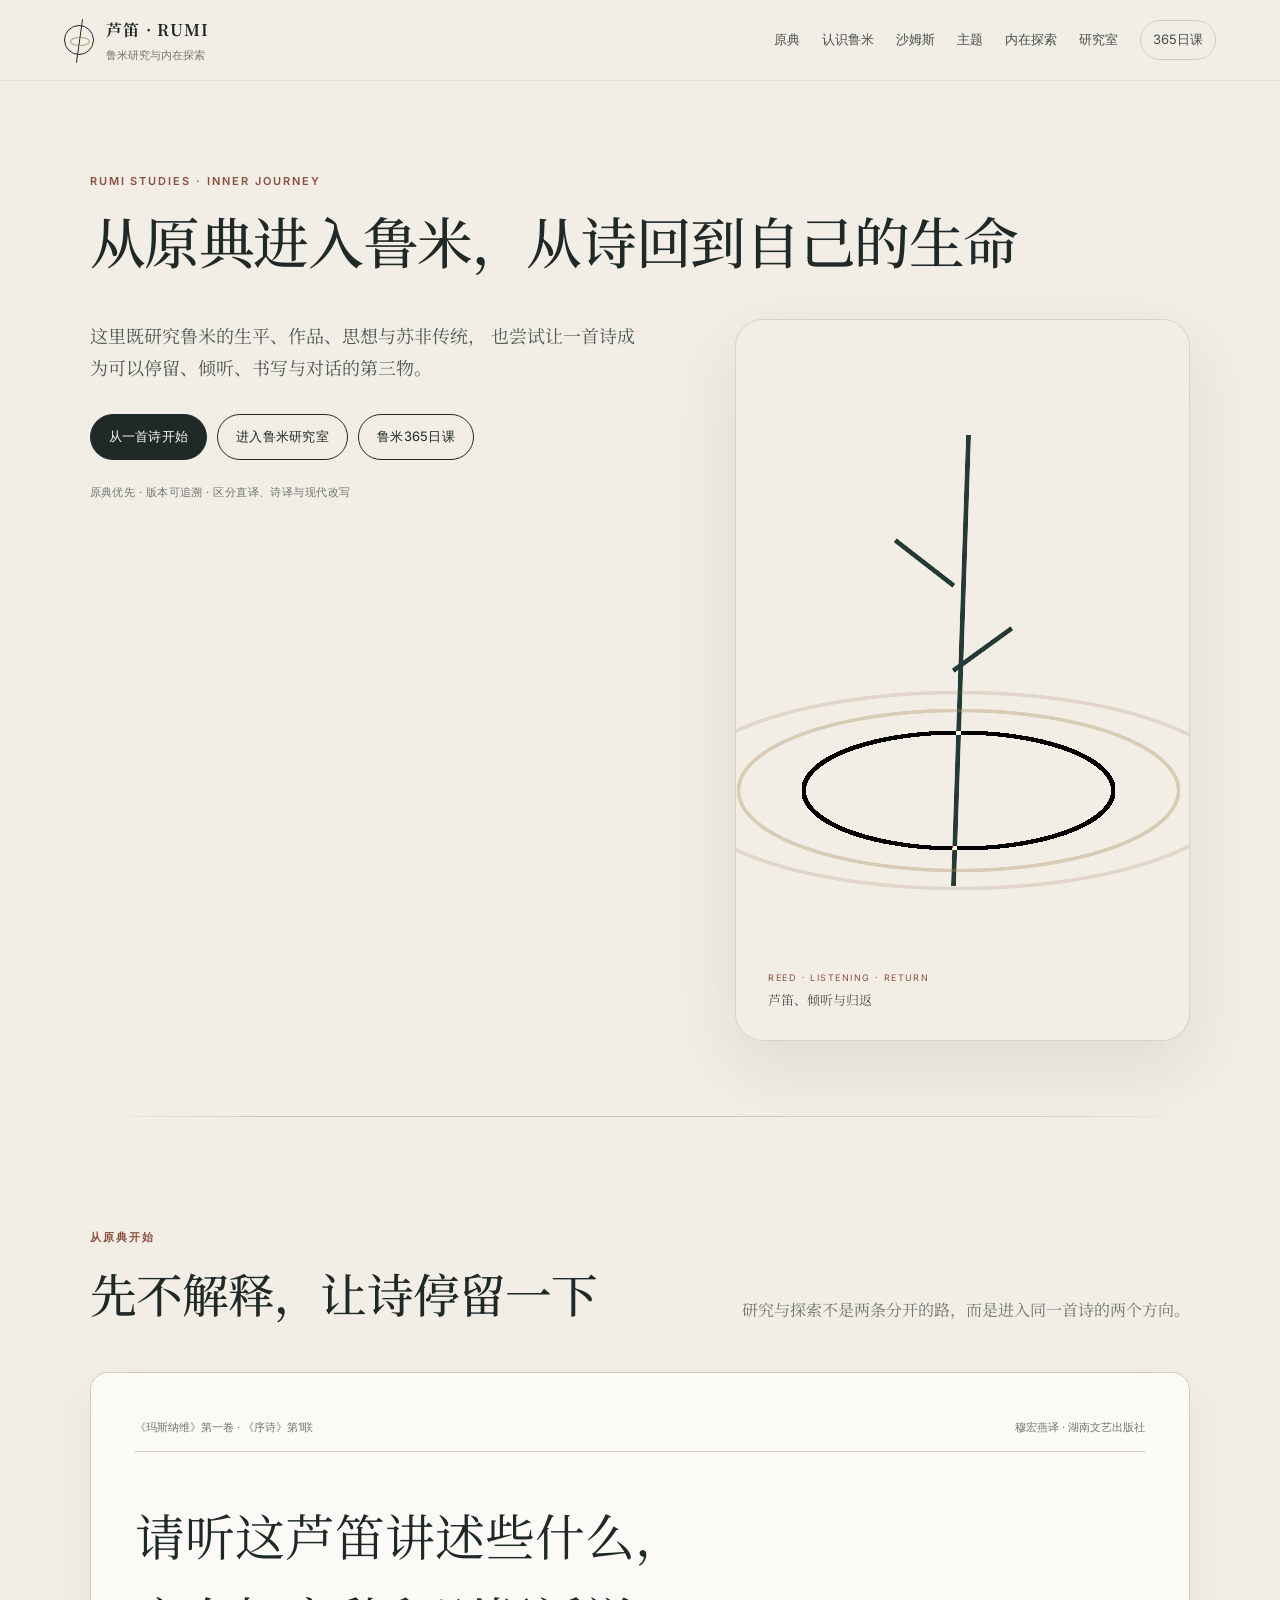
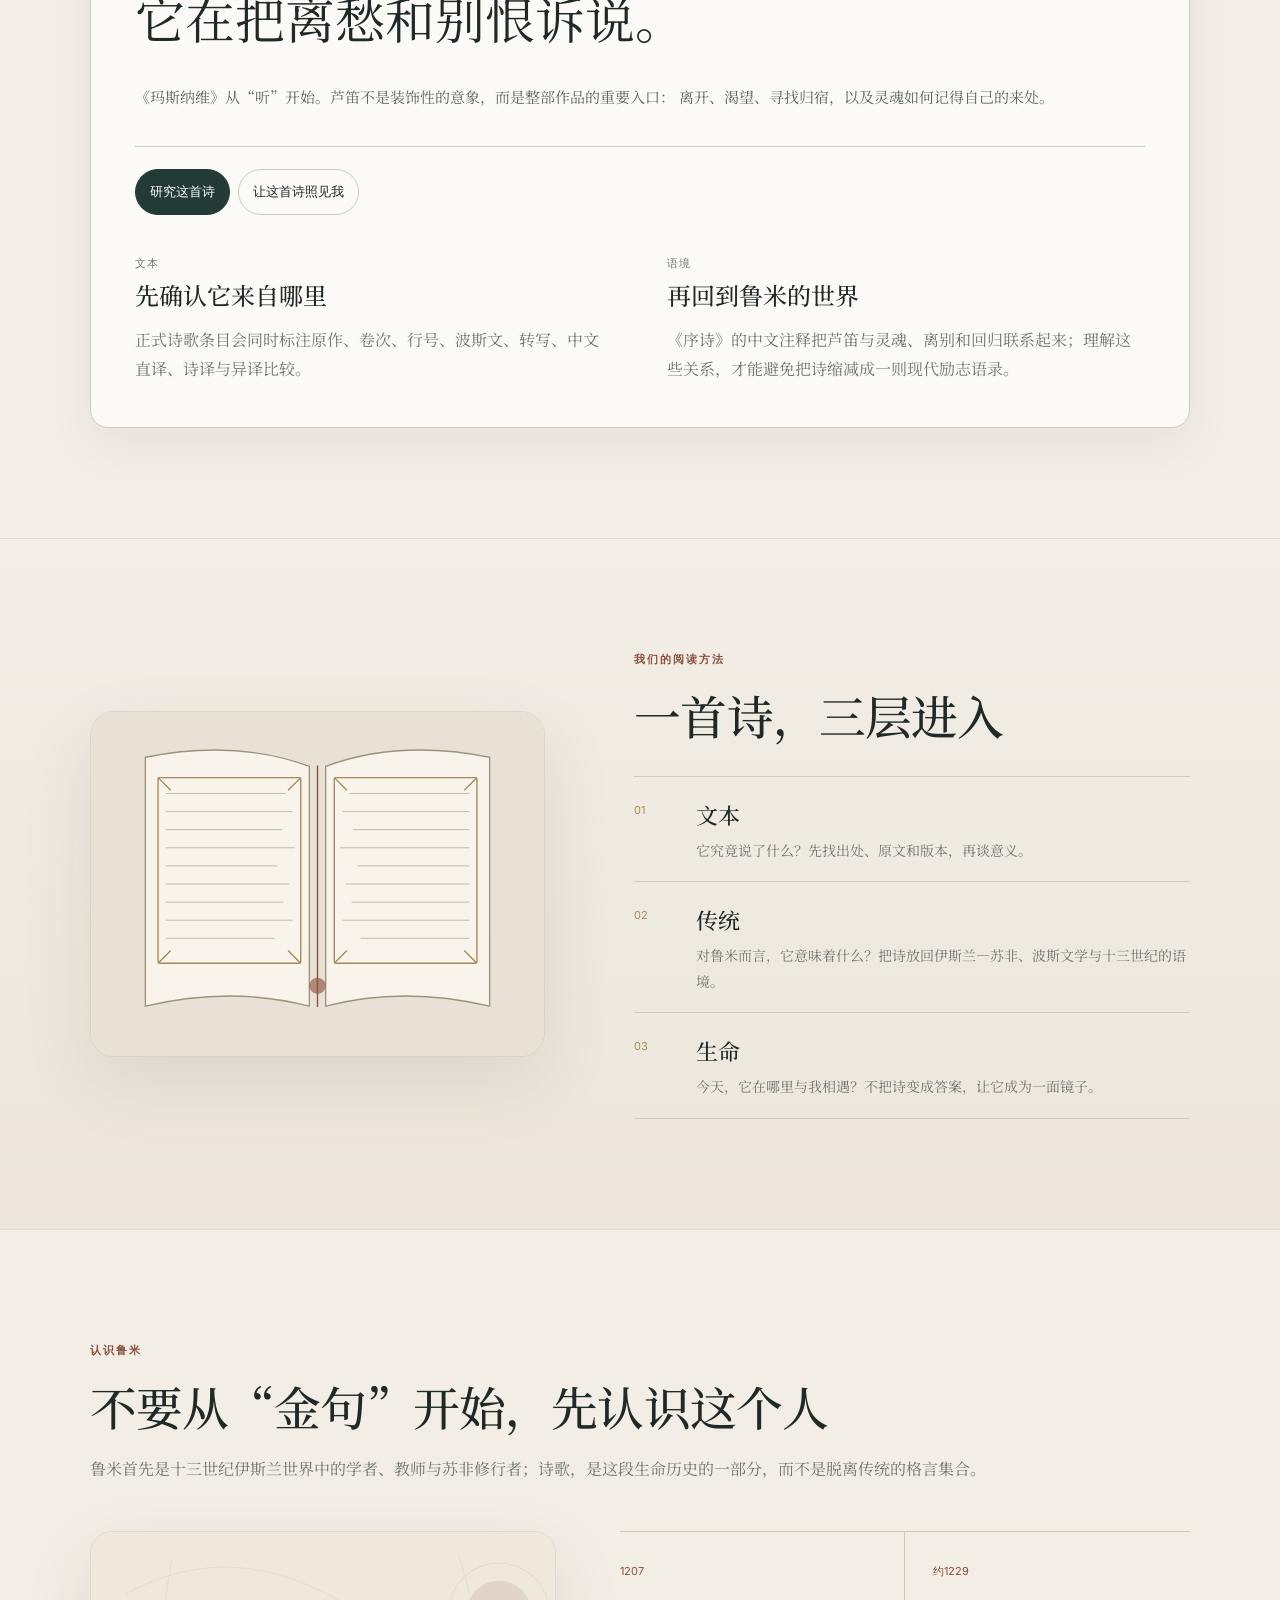
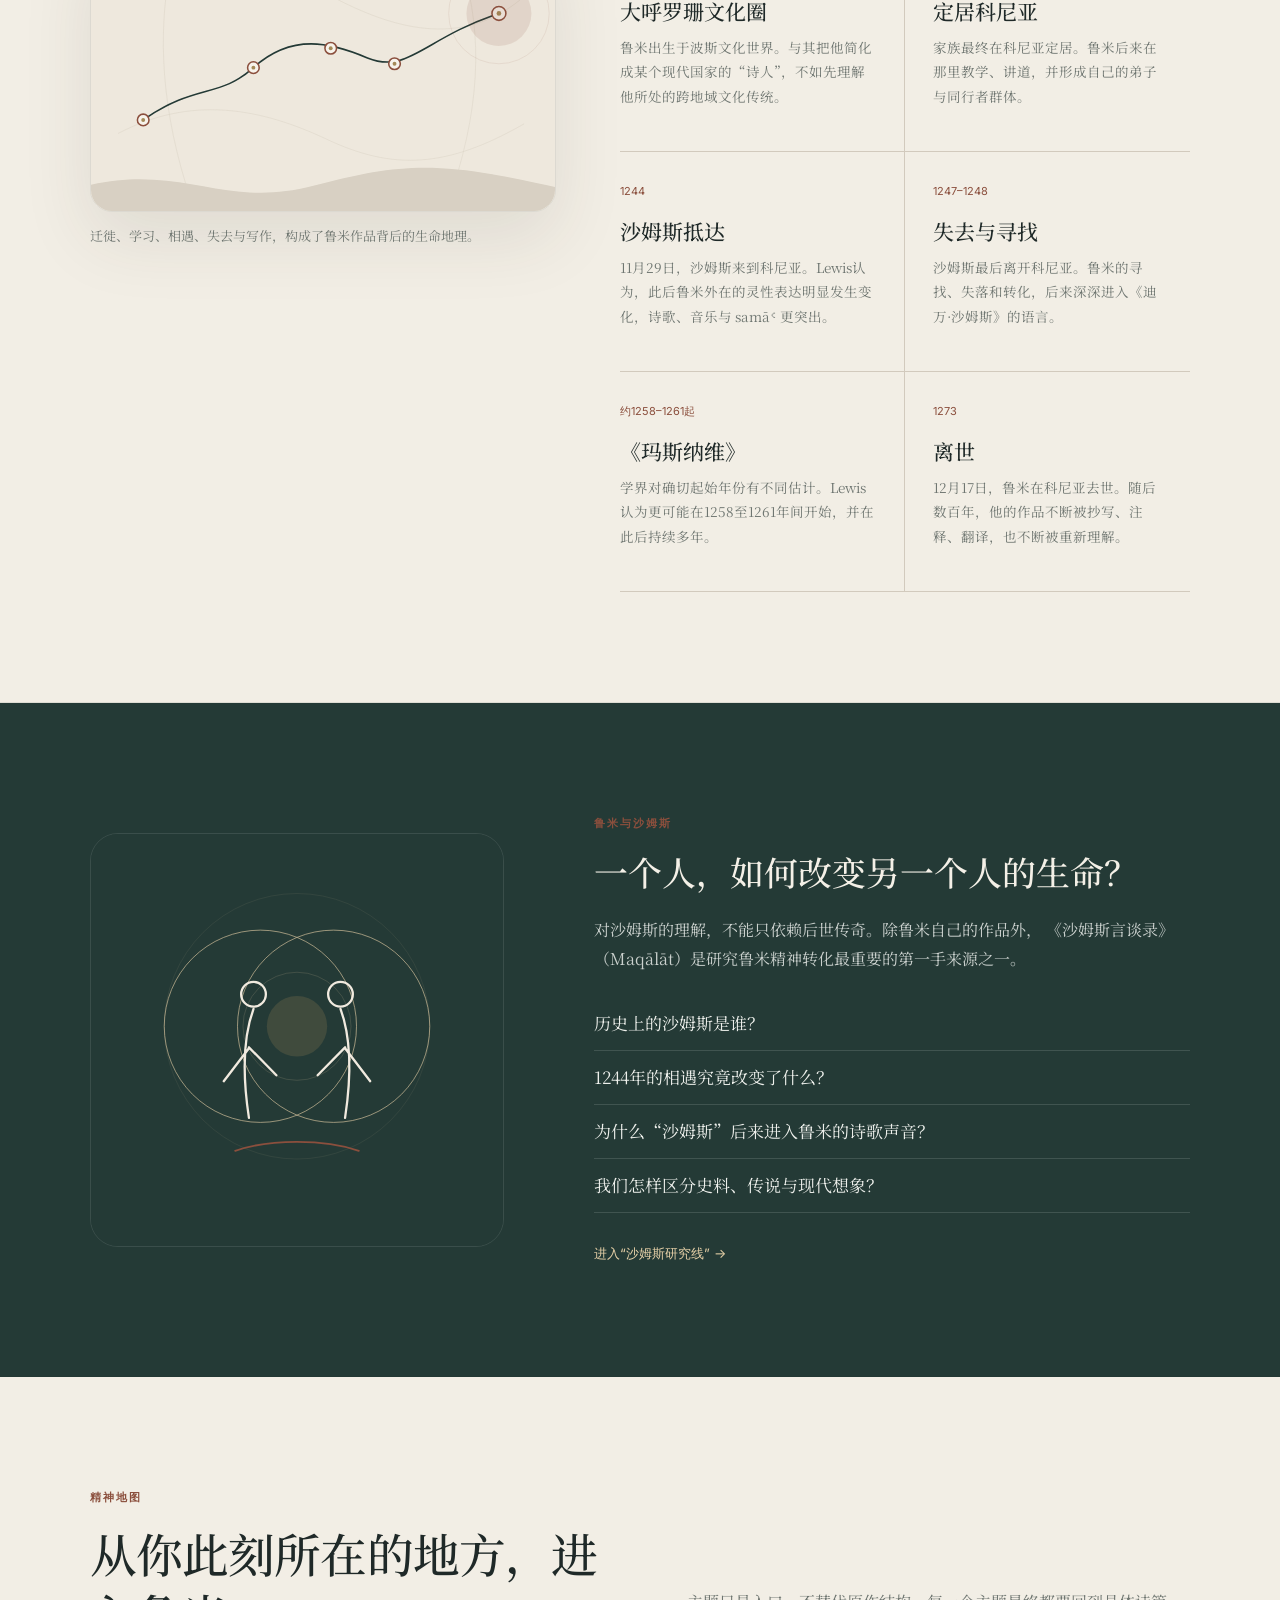
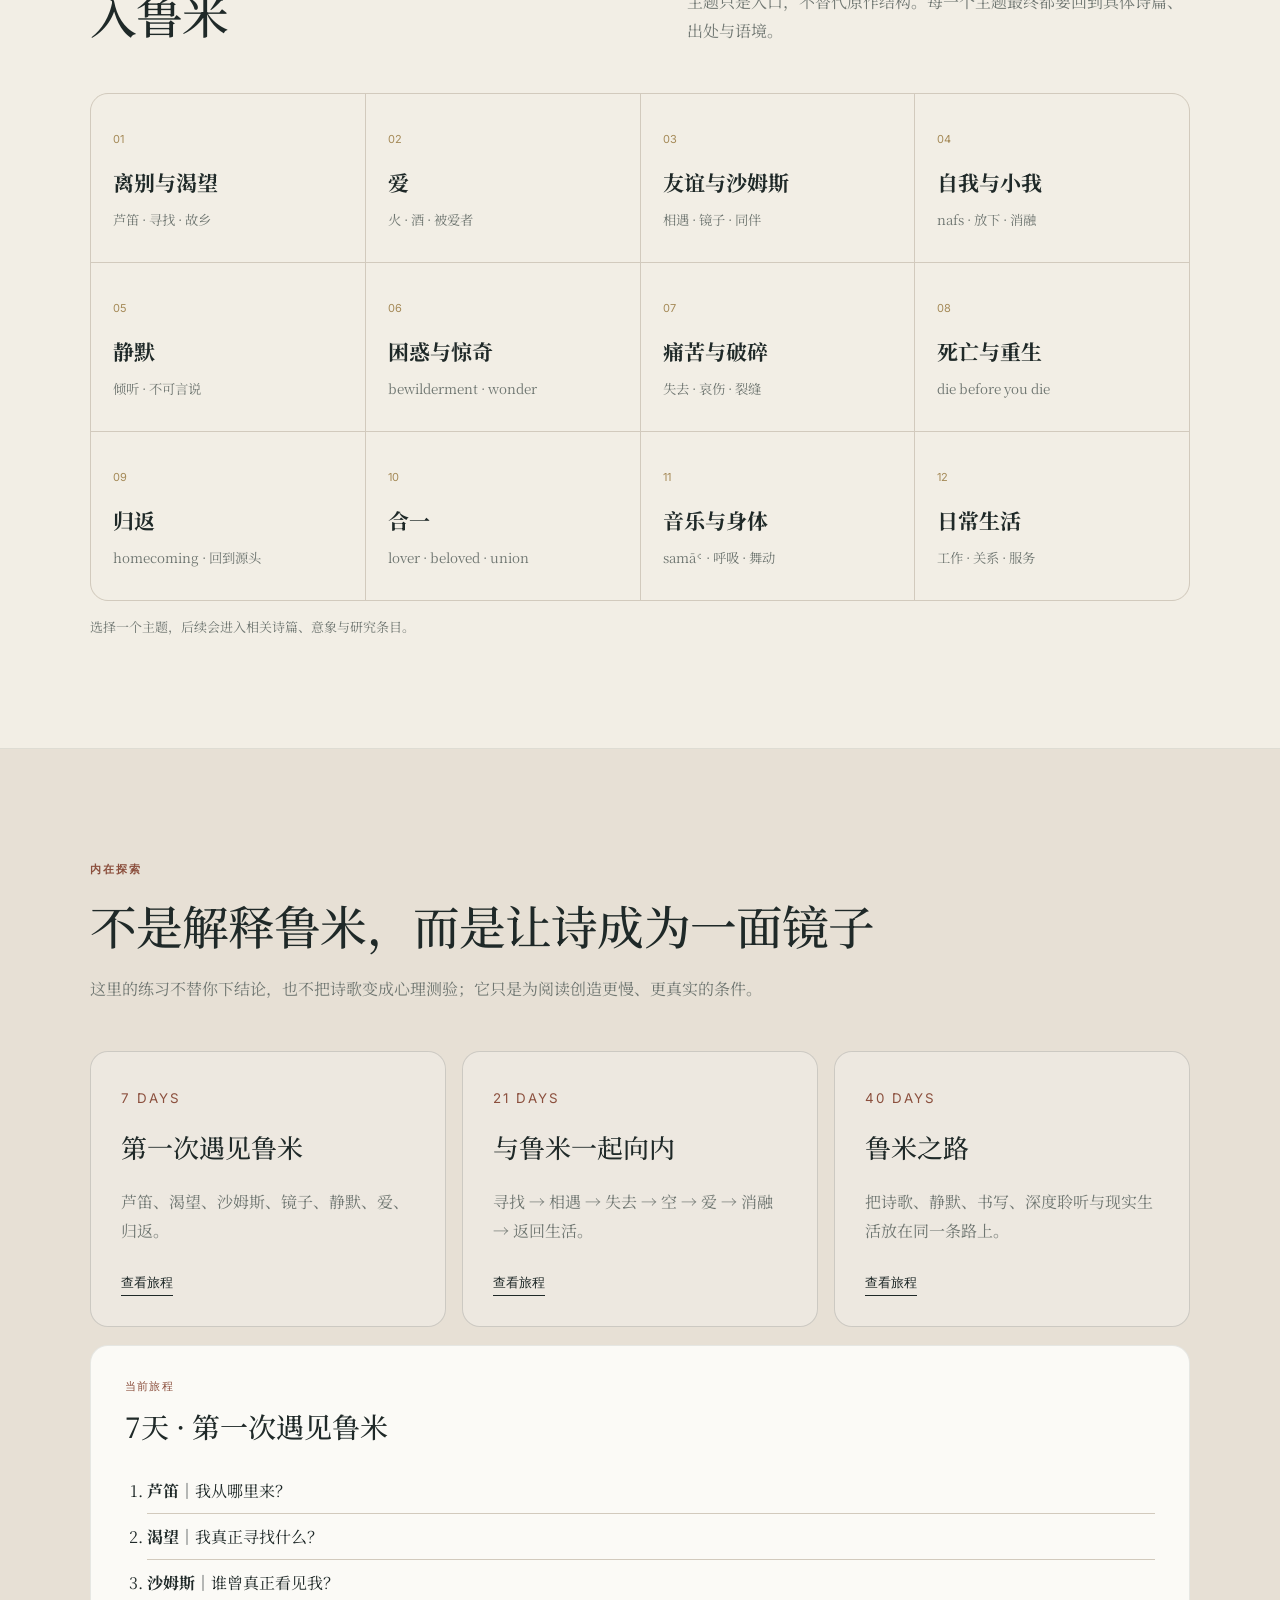
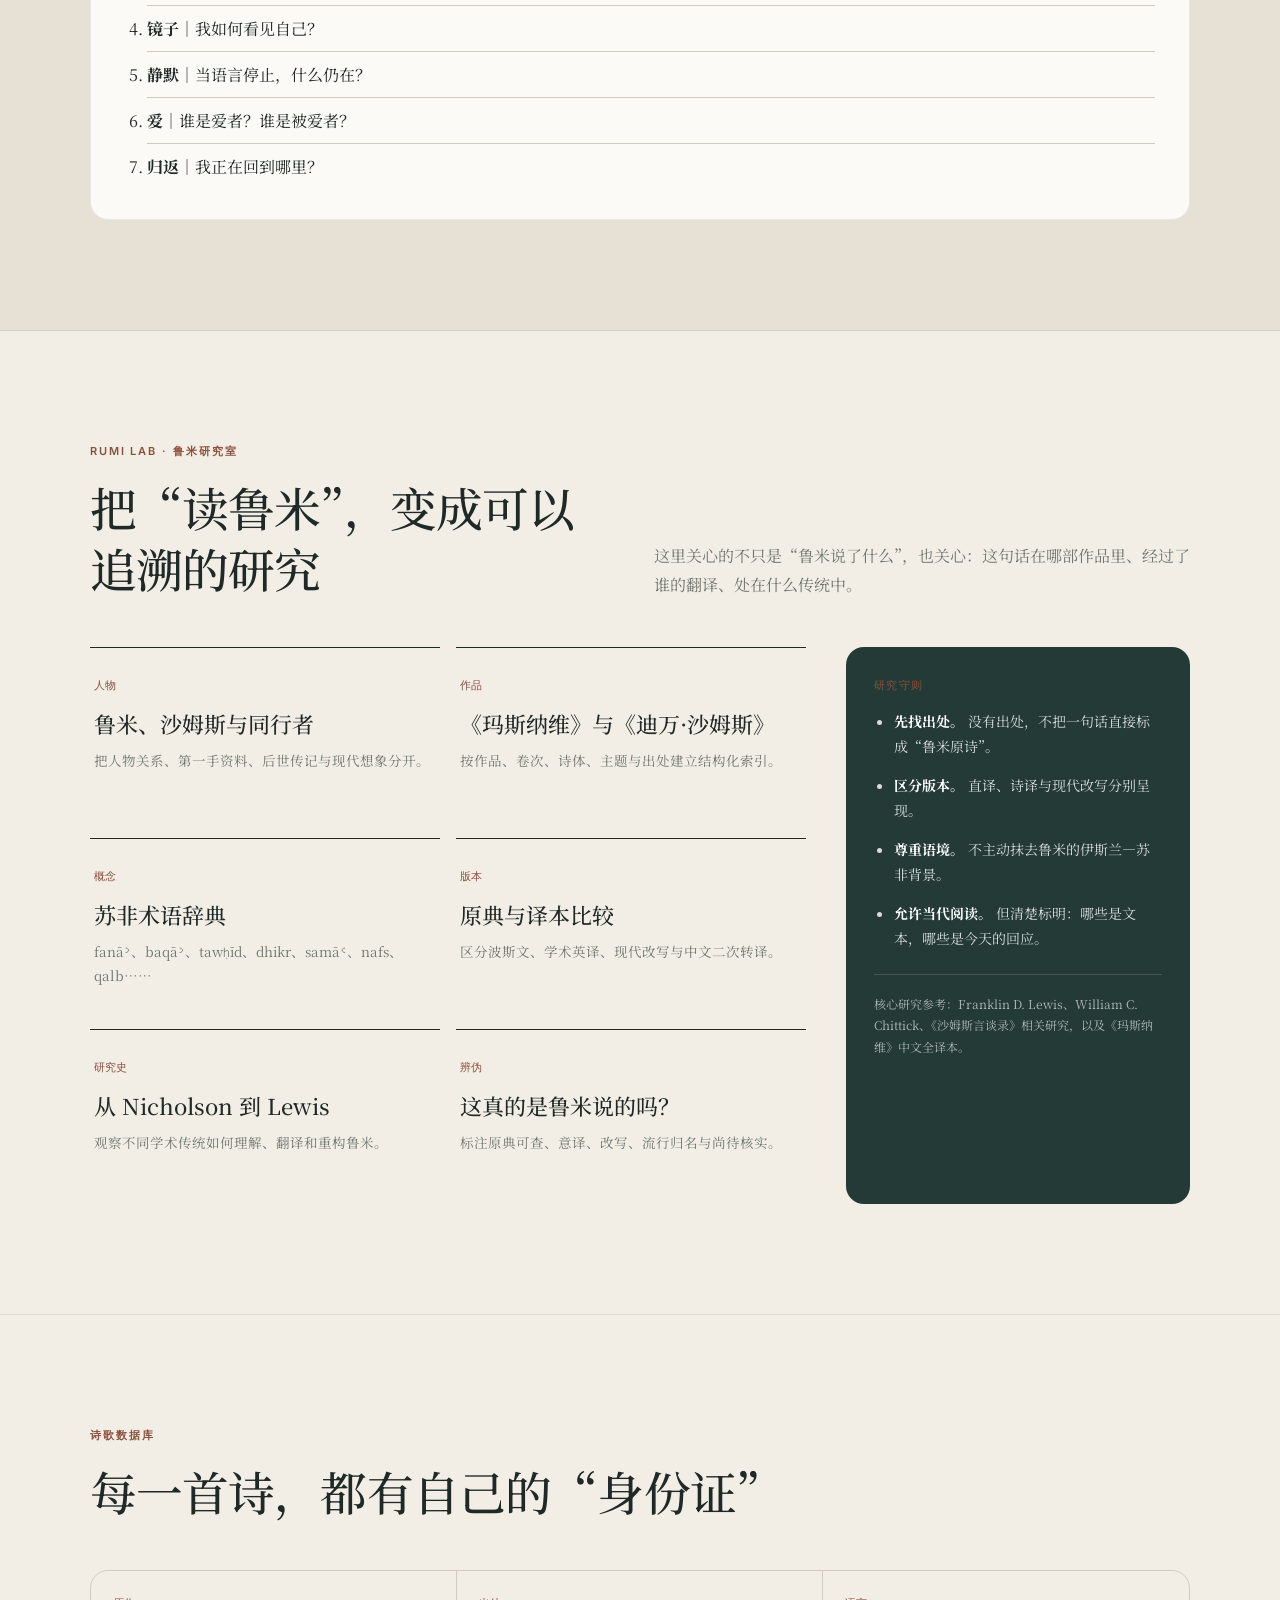
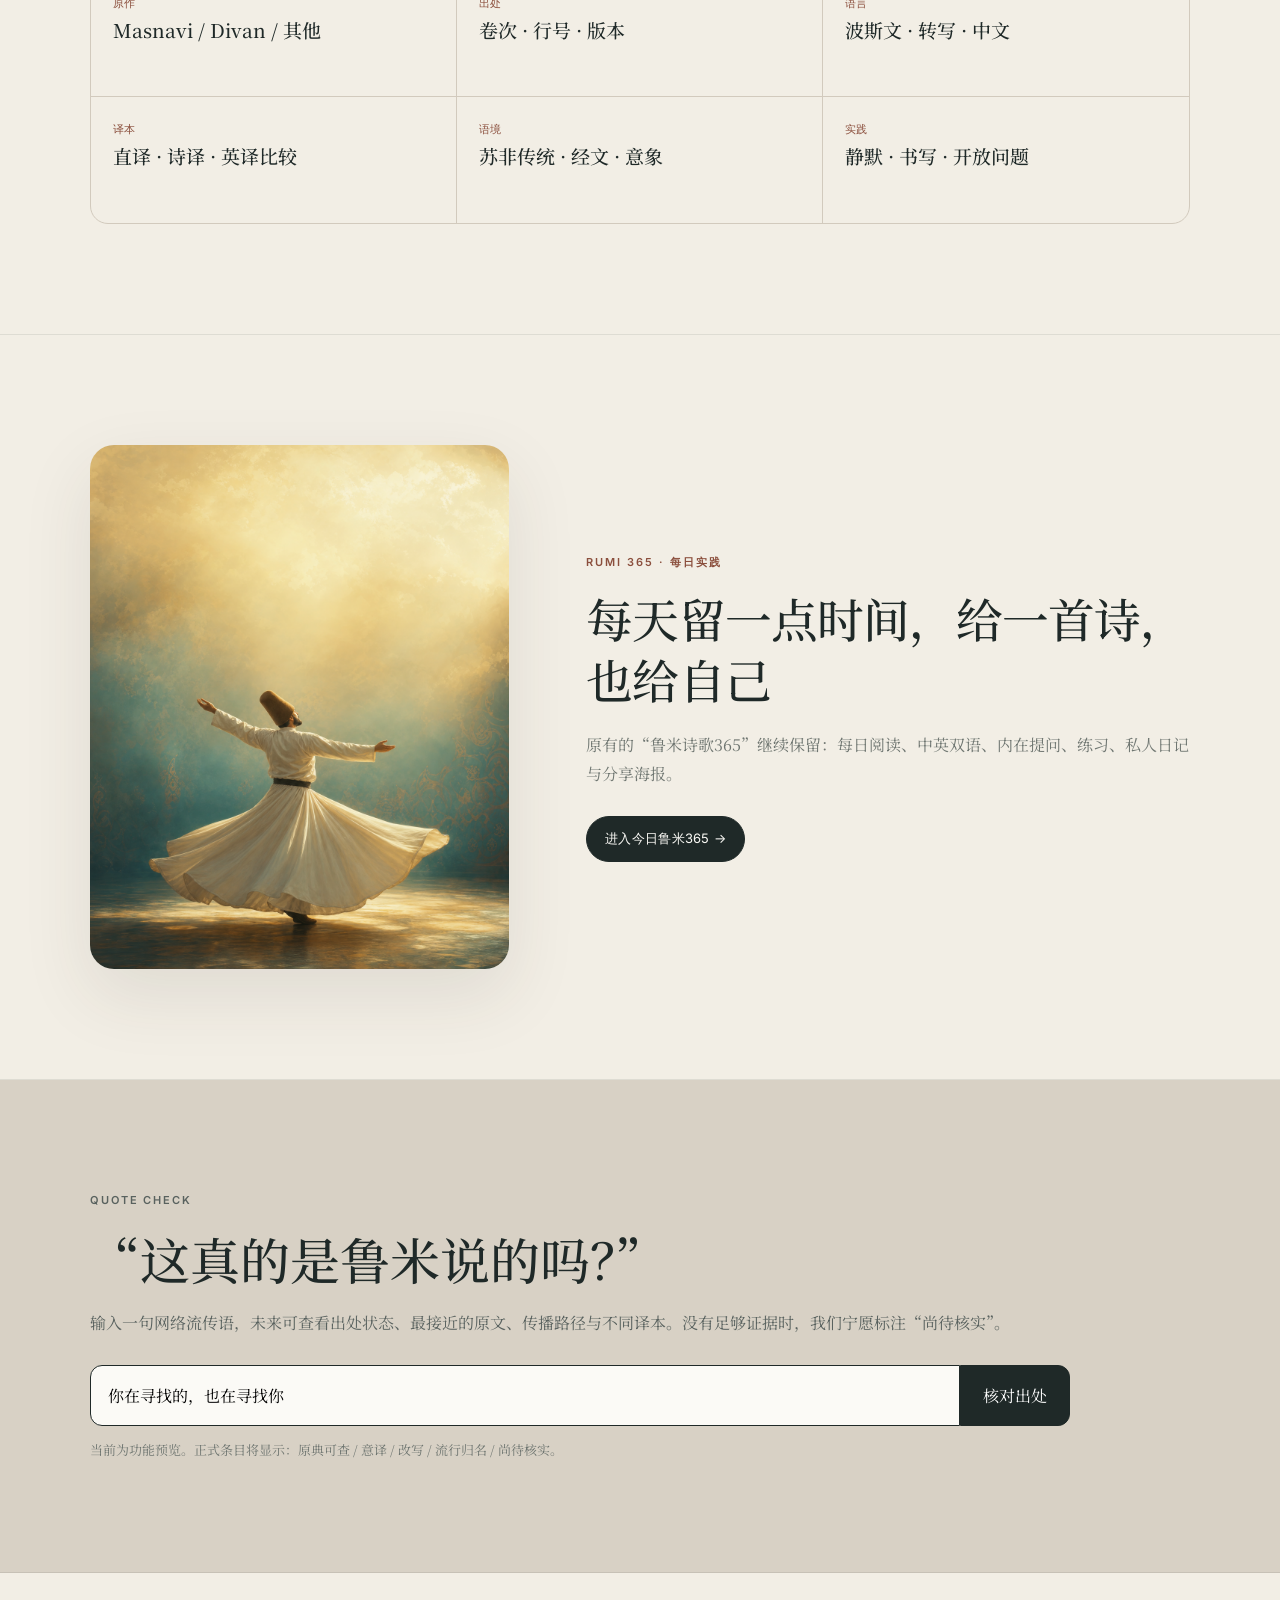
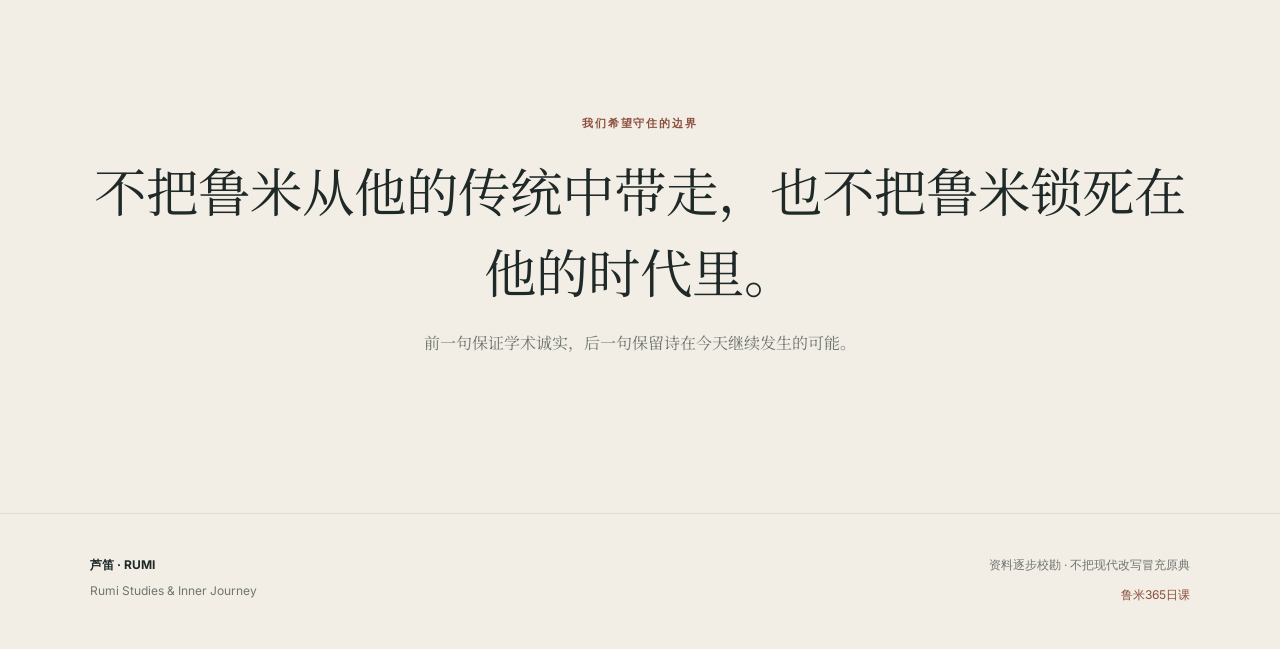
==== commit 6646ee3d: "Polish Rumi typography visuals and research experience" ====
--- a/index.html
+++ b/index.html
@@ -5,10 +5,11 @@
   <meta name="viewport" content="width=device-width, initial-scale=1" />
   <meta name="description" content="芦笛 RUMI：鲁米研究与内在探索。尊重原典与历史语境，也让诗重新进入今天的生命经验。" />
   <title>芦笛 · RUMI｜鲁米研究与内在探索</title>
+  <link rel="icon" href="./assets/favicon.svg" type="image/svg+xml" />
   <link rel="preconnect" href="https://fonts.googleapis.com">
   <link rel="preconnect" href="https://fonts.gstatic.com" crossorigin>
   <link href="https://fonts.googleapis.com/css2?family=Noto+Serif+SC:wght@400;500;600&family=Inter:wght@400;500;600&display=swap" rel="stylesheet">
-  <link rel="stylesheet" href="./styles.css" />
+  <link rel="stylesheet" href="./styles.css?v=20261004-2" />
 </head>
 <body>
   <header class="site-header">
@@ -20,62 +21,69 @@
       </span>
     </a>
     <nav class="main-nav" aria-label="主导航">
+      <a href="#poem-room">原典</a>
       <a href="#meet">认识鲁米</a>
-      <a href="#poetry">诗歌</a>
       <a href="#shams">沙姆斯</a>
       <a href="#themes">主题</a>
       <a href="#journey">内在探索</a>
       <a href="#lab">研究室</a>
-      <a href="./daily/">365日课</a>
+      <a class="nav-accent" href="./daily/">365日课</a>
     </nav>
     <button class="nav-toggle" aria-expanded="false" aria-label="打开导航">☰</button>
   </header>
 
   <main id="top">
     <section class="hero">
+      <div class="hero-title-wrap">
+        <p class="eyebrow">RUMI STUDIES · INNER JOURNEY</p>
+        <h1 class="display-title hero-title">
+          <span>从原典进入鲁米，</span><span>从诗回到自己的生命</span>
+        </h1>
+      </div>
+
       <div class="hero-copy">
-        <p class="eyebrow">RUMI STUDIES · INNER JOURNEY</p>
-        <h1>从原典进入鲁米<br>从诗回到自己的生命</h1>
         <p class="hero-lead">
-          一个关于鲁米生平、思想、诗歌与苏非传统的中文研究平台，
-          也是一个借由诗歌、静默、书写与对话进行内在探索的空间。
+          这里既研究鲁米的生平、作品、思想与苏非传统，
+          也尝试让一首诗成为可以停留、倾听、书写与对话的第三物。
         </p>
         <div class="hero-actions">
-          <a class="btn primary" href="#meet">认识鲁米</a>
-          <a class="btn ghost" href="#poem-room">让一首诗带我进入</a>
-          <a class="btn ghost" href="./daily/">进入鲁米365日课</a>
-        </div>
-      </div>
-      <div class="hero-art" aria-hidden="true">
-        <div class="reed"></div>
-        <div class="ripple ripple-a"></div>
-        <div class="ripple ripple-b"></div>
-        <div class="ripple ripple-c"></div>
-      </div>
-      <div class="scroll-note">向下 · 进入</div>
+          <a class="btn primary" href="#poem-room">从一首诗开始</a>
+          <a class="btn ghost" href="#lab">进入鲁米研究室</a>
+          <a class="btn ghost" href="./daily/">鲁米365日课</a>
+        </div>
+        <p class="hero-footnote">原典优先 · 版本可追溯 · 区分直译、诗译与现代改写</p>
+      </div>
+
+      <figure class="hero-visual">
+        <img src="./assets/reed-ripple.gif" alt="" width="720" height="720" />
+        <figcaption>
+          <span>REED · LISTENING · RETURN</span>
+          芦笛、倾听与归返
+        </figcaption>
+      </figure>
     </section>
 
     <section class="section today" id="poem-room">
       <div class="section-heading split">
         <div>
-          <p class="eyebrow">今日一诗</p>
-          <h2>先不解释，让诗停留一下</h2>
-        </div>
-        <p class="muted">研究与探索，是进入同一首诗的两个方向。</p>
+          <p class="eyebrow">从原典开始</p>
+          <h2 class="display-title"><span>先不解释，</span><span>让诗停留一下</span></h2>
+        </div>
+        <p class="muted">研究与探索不是两条分开的路，而是进入同一首诗的两个方向。</p>
       </div>
 
       <article class="poem-card">
         <div class="poem-meta">
-          <span>主题：离别 · 渴望 · 归返</span>
-          <span>来源：第一版示例条目</span>
+          <span>《玛斯纳维》第一卷 · 《序诗》第1联</span>
+          <span>穆宏燕译 · 湖南文艺出版社</span>
         </div>
         <blockquote>
-          芦笛之所以歌唱，<br>
-          是因为它记得自己从哪里被割下。
+          请听这芦笛讲述些什么，<br>
+          它在把离愁和别恨诉说。
         </blockquote>
-        <p class="poem-note">
-          本站正式条目将同时标注原作、卷次、行号、波斯文、直译、诗译与版本来源；
-          本页目前以“产品原型”方式展示阅读结构，不把未经逐条核实的流行译句冒充原典。
+        <p class="poem-context">
+          《玛斯纳维》从“听”开始。芦笛不是装饰性的意象，而是整部作品的重要入口：
+          离开、渴望、寻找归宿，以及灵魂如何记得自己的来处。
         </p>
 
         <div class="dual-entry">
@@ -87,81 +95,96 @@
           <div class="grid two">
             <div>
               <p class="label">文本</p>
-              <h3>它究竟说了什么？</h3>
-              <p>进入原文、直译、诗译、出处与异译比较。第一版先把结构搭起来，后续逐首建立可追溯文本卡片。</p>
+              <h3>先确认它来自哪里</h3>
+              <p>正式诗歌条目会同时标注原作、卷次、行号、波斯文、转写、中文直译、诗译与异译比较。</p>
             </div>
             <div>
-              <p class="label">传统</p>
-              <h3>对鲁米而言，它意味着什么？</h3>
-              <p>把芦笛放回《玛斯纳维》的苏非语境：离别、渴望、回归，以及人与源头之间的关系。</p>
+              <p class="label">语境</p>
+              <h3>再回到鲁米的世界</h3>
+              <p>《序诗》的中文注释把芦笛与灵魂、离别和回归联系起来；理解这些关系，才能避免把诗缩减成一则现代励志语录。</p>
             </div>
           </div>
         </div>
 
         <div class="tab-panel" id="practice">
           <div class="practice-steps">
-            <div><span>01</span><strong>读</strong><p>慢慢读一遍，不急着找道理。</p></div>
+            <div><span>01</span><strong>读</strong><p>慢慢读一遍，不急着找结论。</p></div>
             <div><span>02</span><strong>停</strong><p>安静三十秒，让句子停在身体里。</p></div>
             <div><span>03</span><strong>照</strong><p>哪个词、哪个意象让你停了一下？</p></div>
-            <div><span>04</span><strong>问</strong><p>它正在照见你生命中的什么？</p></div>
+            <div><span>04</span><strong>问</strong><p>“离愁”与“归宿”正在照见什么经验？</p></div>
             <div><span>05</span><strong>听</strong><p>写五分钟，或让另一个人只是听你说。</p></div>
-            <div><span>06</span><strong>活</strong><p>今天，你愿意带走一个什么问题？</p></div>
+            <div><span>06</span><strong>活</strong><p>今天，有什么值得继续留意，而不急于回答？</p></div>
           </div>
         </div>
       </article>
     </section>
 
-    <section class="section" id="meet">
+    <section class="section method-section" id="method">
+      <div class="method-visual">
+        <img src="./assets/manuscript-study.svg" alt="展开书页与手稿边框的抽象图，象征原典、版本和注释研究" loading="lazy" />
+      </div>
+      <div class="method-copy">
+        <p class="eyebrow">我们的阅读方法</p>
+        <h2 class="display-title"><span>一首诗，</span><span>三层进入</span></h2>
+        <div class="method-list">
+          <article>
+            <span>01</span>
+            <div><h3>文本</h3><p>它究竟说了什么？先找出处、原文和版本，再谈意义。</p></div>
+          </article>
+          <article>
+            <span>02</span>
+            <div><h3>传统</h3><p>对鲁米而言，它意味着什么？把诗放回伊斯兰—苏非、波斯文学与十三世纪的语境。</p></div>
+          </article>
+          <article>
+            <span>03</span>
+            <div><h3>生命</h3><p>今天，它在哪里与我相遇？不把诗变成答案，让它成为一面镜子。</p></div>
+          </article>
+        </div>
+      </div>
+    </section>
+
+    <section class="section meet-section" id="meet">
       <div class="section-heading">
         <p class="eyebrow">认识鲁米</p>
-        <h2>不要从“金句”开始，先认识这个人</h2>
-        <p>诗人之前，他首先是一位生活在十三世纪伊斯兰世界中的学者、教师与苏非修行者。</p>
-      </div>
-
-      <div class="timeline">
-        <article>
-          <span>1207</span>
-          <h3>出生与迁徙</h3>
-          <p>从更广阔的波斯文化世界进入安纳托利亚，最终在科尼亚生活与教导。</p>
-        </article>
-        <article>
-          <span>1244</span>
-          <h3>遇见沙姆斯</h3>
-          <p>一场相遇改变了鲁米的生命方向，也改变了后来世界认识鲁米的方式。</p>
-        </article>
-        <article>
-          <span>1240s–1260s</span>
-          <h3>诗、音乐与失落</h3>
-          <p>沙姆斯的出现与离开，让友谊、渴望、爱与消融成为鲁米诗歌最深的火焰之一。</p>
-        </article>
-        <article>
-          <span>1258–1273</span>
-          <h3>《玛斯纳维》</h3>
-          <p>故事、寓言、经文、日常经验与精神教导被编织成一部巨大的诗性世界。</p>
-        </article>
-        <article>
-          <span>1273</span>
-          <h3>离世</h3>
-          <p>他的作品继续穿越语言、宗教与时代，也不断被重新翻译、理解与误读。</p>
-        </article>
+        <h2 class="display-title"><span>不要从“金句”开始，</span><span>先认识这个人</span></h2>
+        <p>鲁米首先是十三世纪伊斯兰世界中的学者、教师与苏非修行者；诗歌，是这段生命历史的一部分，而不是脱离传统的格言集合。</p>
+      </div>
+
+      <div class="meet-layout">
+        <figure class="route-figure">
+          <img src="./assets/rumi-route.svg" alt="鲁米从大呼罗珊文化圈走向科尼亚的抽象迁徙路线图" loading="lazy" />
+          <figcaption>迁徙、学习、相遇、失去与写作，构成了鲁米作品背后的生命地理。</figcaption>
+        </figure>
+
+        <div class="timeline">
+          <article><span>1207</span><h3>大呼罗珊文化圈</h3><p>鲁米出生于波斯文化世界。与其把他简化成某个现代国家的“诗人”，不如先理解他所处的跨地域文化传统。</p></article>
+          <article><span>约1229</span><h3>定居科尼亚</h3><p>家族最终在科尼亚定居。鲁米后来在那里教学、讲道，并形成自己的弟子与同行者群体。</p></article>
+          <article><span>1244</span><h3>沙姆斯抵达</h3><p>11月29日，沙姆斯来到科尼亚。Lewis认为，此后鲁米外在的灵性表达明显发生变化，诗歌、音乐与 samāʿ 更突出。</p></article>
+          <article><span>1247–1248</span><h3>失去与寻找</h3><p>沙姆斯最后离开科尼亚。鲁米的寻找、失落和转化，后来深深进入《迪万·沙姆斯》的语言。</p></article>
+          <article><span>约1258–1261起</span><h3>《玛斯纳维》</h3><p>学界对确切起始年份有不同估计。Lewis认为更可能在1258至1261年间开始，并在此后持续多年。</p></article>
+          <article><span>1273</span><h3>离世</h3><p>12月17日，鲁米在科尼亚去世。随后数百年，他的作品不断被抄写、注释、翻译，也不断被重新理解。</p></article>
+        </div>
       </div>
     </section>
 
     <section class="section shams-section" id="shams">
+      <figure class="shams-art">
+        <img src="./assets/shams-encounter.svg" alt="两个光域相遇的抽象图，象征鲁米与沙姆斯的相遇、映照与转化" loading="lazy" />
+      </figure>
       <div class="shams-copy">
         <p class="eyebrow">鲁米与沙姆斯</p>
-        <h2>一个人，如何改变另一个人的生命？</h2>
+        <h2 class="display-title light-title"><span>一个人，</span><span>如何改变另一个人的生命？</span></h2>
         <p>
-          我们不把沙姆斯写成神秘传奇中的“催化剂”，而是尝试靠近历史中的沙姆斯：
-          一个有自己声音、脾气、判断与精神道路的人。
+          对沙姆斯的理解，不能只依赖后世传奇。除鲁米自己的作品外，
+          《沙姆斯言谈录》（Maqālāt）是研究鲁米精神转化最重要的第一手来源之一。
         </p>
+        <div class="shams-questions">
+          <p>历史上的沙姆斯是谁？</p>
+          <p>1244年的相遇究竟改变了什么？</p>
+          <p>为什么“沙姆斯”后来进入鲁米的诗歌声音？</p>
+          <p>我们怎样区分史料、传说与现代想象？</p>
+        </div>
         <a class="text-link" href="#lab">进入“沙姆斯研究线” →</a>
-      </div>
-      <div class="shams-questions">
-        <p>历史上的沙姆斯是谁？</p>
-        <p>鲁米为何把他的名字写进诗里？</p>
-        <p>师生、朋友、镜子，还是一种神圣临在？</p>
-        <p>失去一个人之后，关系如何继续存在？</p>
       </div>
     </section>
 
@@ -169,9 +192,9 @@
       <div class="section-heading split">
         <div>
           <p class="eyebrow">精神地图</p>
-          <h2>从你此刻所在的地方进入</h2>
-        </div>
-        <p class="muted">主题不是给鲁米贴标签，而是帮助今天的读者找到进入文本的门。</p>
+          <h2 class="display-title"><span>从你此刻所在的地方，</span><span>进入鲁米</span></h2>
+        </div>
+        <p class="muted">主题只是入口，不替代原作结构。每一个主题最终都要回到具体诗篇、出处与语境。</p>
       </div>
 
       <div class="theme-grid">
@@ -188,13 +211,14 @@
         <button data-theme="音乐与身体"><span>11</span><strong>音乐与身体</strong><small>samāʿ · 呼吸 · 舞动</small></button>
         <button data-theme="日常生活"><span>12</span><strong>日常生活</strong><small>工作 · 关系 · 服务</small></button>
       </div>
-      <div class="theme-result" aria-live="polite">选择一个主题，第一版会把它作为下一批诗歌条目的入口。</div>
+      <div class="theme-result" aria-live="polite">选择一个主题，后续会进入相关诗篇、意象与研究条目。</div>
     </section>
 
     <section class="section journey" id="journey">
       <div class="section-heading">
         <p class="eyebrow">内在探索</p>
-        <h2>不是解释鲁米，而是让诗成为一面镜子</h2>
+        <h2 class="display-title"><span>不是解释鲁米，</span><span>而是让诗成为一面镜子</span></h2>
+        <p>这里的练习不替你下结论，也不把诗歌变成心理测验；它只是为阅读创造更慢、更真实的条件。</p>
       </div>
 
       <div class="journey-grid">
@@ -213,13 +237,13 @@
         <article>
           <small>40 DAYS</small>
           <h3>鲁米之路</h3>
-          <p>未来的深度实践版：诗歌、静默、书写、对话与现实生活。</p>
+          <p>把诗歌、静默、书写、深度聆听与现实生活放在同一条路上。</p>
           <a href="#journey-detail" data-journey="40">查看旅程</a>
         </article>
       </div>
 
       <div id="journey-detail" class="journey-detail">
-        <p class="label">当前原型</p>
+        <p class="label">当前旅程</p>
         <h3>7天 · 第一次遇见鲁米</h3>
         <ol>
           <li><strong>芦笛</strong>｜我从哪里来？</li>
@@ -234,25 +258,41 @@
     </section>
 
     <section class="section lab" id="lab">
-      <div class="section-heading">
-        <p class="eyebrow">RUMI LAB · 鲁米研究室</p>
-        <h2>把“读鲁米”变成可以追溯的研究</h2>
-      </div>
-
-      <div class="lab-grid">
-        <article><span>人物</span><h3>鲁米、沙姆斯与同行者</h3><p>人物关系、史料层级、传说与可考资料分开呈现。</p></article>
-        <article><span>作品</span><h3>《玛斯纳维》与《迪万·沙姆斯》</h3><p>按原作、卷次、诗体、主题建立结构化索引。</p></article>
-        <article><span>概念</span><h3>苏非术语辞典</h3><p>fanāʾ、baqāʾ、tawḥīd、dhikr、samāʿ、nafs、qalb……</p></article>
-        <article><span>地图</span><h3>鲁米的地理世界</h3><p>巴尔赫、尼沙普尔、巴格达、大马士革、科尼亚。</p></article>
-        <article><span>研究史</span><h3>从 Nicholson 到 Lewis</h3><p>不同学术传统如何理解、翻译和重构鲁米。</p></article>
-        <article><span>辨伪</span><h3>这真的是鲁米说的吗？</h3><p>标注原典可查、意译、改写与网络流传语。</p></article>
+      <div class="section-heading split">
+        <div>
+          <p class="eyebrow">RUMI LAB · 鲁米研究室</p>
+          <h2 class="display-title"><span>把“读鲁米”，</span><span>变成可以追溯的研究</span></h2>
+        </div>
+        <p class="muted">这里关心的不只是“鲁米说了什么”，也关心：这句话在哪部作品里、经过了谁的翻译、处在什么传统中。</p>
+      </div>
+
+      <div class="lab-layout">
+        <div class="lab-grid">
+          <article><span>人物</span><h3>鲁米、沙姆斯与同行者</h3><p>把人物关系、第一手资料、后世传记与现代想象分开。</p></article>
+          <article><span>作品</span><h3>《玛斯纳维》与《迪万·沙姆斯》</h3><p>按作品、卷次、诗体、主题与出处建立结构化索引。</p></article>
+          <article><span>概念</span><h3>苏非术语辞典</h3><p>fanāʾ、baqāʾ、tawḥīd、dhikr、samāʿ、nafs、qalb……</p></article>
+          <article><span>版本</span><h3>原典与译本比较</h3><p>区分波斯文、学术英译、现代改写与中文二次转译。</p></article>
+          <article><span>研究史</span><h3>从 Nicholson 到 Lewis</h3><p>观察不同学术传统如何理解、翻译和重构鲁米。</p></article>
+          <article><span>辨伪</span><h3>这真的是鲁米说的吗？</h3><p>标注原典可查、意译、改写、流行归名与尚待核实。</p></article>
+        </div>
+
+        <aside class="research-rules">
+          <p class="label">研究守则</p>
+          <ul>
+            <li><strong>先找出处。</strong> 没有出处，不把一句话直接标成“鲁米原诗”。</li>
+            <li><strong>区分版本。</strong> 直译、诗译与现代改写分别呈现。</li>
+            <li><strong>尊重语境。</strong> 不主动抹去鲁米的伊斯兰—苏非背景。</li>
+            <li><strong>允许当代阅读。</strong> 但清楚标明：哪些是文本，哪些是今天的回应。</li>
+          </ul>
+          <p class="source-note">核心研究参考：Franklin D. Lewis、William C. Chittick、《沙姆斯言谈录》相关研究，以及《玛斯纳维》中文全译本。</p>
+        </aside>
       </div>
     </section>
 
     <section class="section provenance" id="poetry">
       <div class="section-heading">
-        <p class="eyebrow">诗歌数据库 · 第一版结构</p>
-        <h2>每一首诗，都应该有它自己的“身份证”</h2>
+        <p class="eyebrow">诗歌数据库</p>
+        <h2 class="display-title"><span>每一首诗，</span><span>都有自己的“身份证”</span></h2>
       </div>
       <div class="data-card">
         <div><span>原作</span><strong>Masnavi / Divan / 其他</strong></div>
@@ -264,25 +304,37 @@
       </div>
     </section>
 
+    <section class="section daily-portal">
+      <div class="daily-image">
+        <img src="./assets/sufi-whirl-poster.png" alt="鲁米365日课视觉：旋转与光的诗意画面" loading="lazy" />
+      </div>
+      <div class="daily-copy">
+        <p class="eyebrow">RUMI 365 · 每日实践</p>
+        <h2 class="display-title"><span>每天留一点时间，</span><span>给一首诗，也给自己</span></h2>
+        <p>原有的“鲁米诗歌365”继续保留：每日阅读、中英双语、内在提问、练习、私人日记与分享海报。</p>
+        <a class="btn primary" href="./daily/">进入今日鲁米365 →</a>
+      </div>
+    </section>
+
     <section class="section quote-check">
       <div class="quote-check-inner">
         <p class="eyebrow">QUOTE CHECK</p>
-        <h2>“这真的是鲁米说的吗？”</h2>
-        <p>未来可以输入一句网络流传语，查看它的出处状态、最接近原文、传播路径与不同译本。</p>
+        <h2 class="display-title"><span>“这真的是</span><span>鲁米说的吗？”</span></h2>
+        <p>输入一句网络流传语，未来可查看出处状态、最接近的原文、传播路径与不同译本。没有足够证据时，我们宁愿标注“尚待核实”。</p>
         <div class="mock-search">
           <input value="你在寻找的，也在寻找你" aria-label="示例检索" />
           <button id="check-quote">核对出处</button>
         </div>
         <div id="quote-result" class="quote-result">
-          第一版暂不自动判定真伪；正式上线后，将只在有可靠文本证据时标注“可追溯”。
+          当前为功能预览。正式条目将显示：原典可查 / 意译 / 改写 / 流行归名 / 尚待核实。
         </div>
       </div>
     </section>
 
     <section class="section principles">
-      <blockquote>
-        不把鲁米从他的传统中带走，<br>
-        也不把鲁米锁死在他的时代里。
+      <p class="eyebrow">我们希望守住的边界</p>
+      <blockquote class="display-title principle-title">
+        <span>不把鲁米从他的传统中带走，</span><span>也不把鲁米锁死在他的时代里。</span>
       </blockquote>
       <p>前一句保证学术诚实，后一句保留诗在今天继续发生的可能。</p>
     </section>
@@ -293,9 +345,12 @@
       <strong>芦笛 · RUMI</strong>
       <p>Rumi Studies & Inner Journey</p>
     </div>
-    <p>第一版原型 · 研究 / 诗歌 / 内在探索</p>
+    <div class="footer-note">
+      <p>资料逐步校勘 · 不把现代改写冒充原典</p>
+      <a href="./daily/">鲁米365日课</a>
+    </div>
   </footer>
 
-  <script src="./app.js"></script>
+  <script src="./app.js?v=20261004-2"></script>
 </body>
 </html>
--- a/styles.css
+++ b/styles.css
@@ -1,187 +1,676 @@
 :root{
   --paper:#f2eee5;
+  --paper-deep:#e7e0d5;
   --ink:#1f2928;
   --muted:#6f7671;
-  --line:#d7d0c4;
+  --line:#d2cabd;
   --deep:#243a36;
   --jade:#5f746c;
   --rust:#8b4f3d;
   --gold:#a58a58;
-  --panel:#e9e3d8;
   --white:#fbfaf6;
   --serif:"Noto Serif SC","Songti SC","STSong",serif;
   --sans:"Inter","PingFang SC","Microsoft YaHei",sans-serif;
+  --shadow:0 26px 70px rgba(54,47,37,.10);
+  --radius:18px;
+  --page:1440px;
 }
 *{box-sizing:border-box}
 html{scroll-behavior:smooth}
 body{
   margin:0;
+  overflow-x:hidden;
   background:var(--paper);
   color:var(--ink);
   font-family:var(--serif);
-  line-height:1.8;
-}
+  line-height:1.82;
+  text-rendering:optimizeLegibility;
+}
+img{display:block;max-width:100%}
 a{color:inherit;text-decoration:none}
 button,input{font:inherit}
+button{color:inherit}
 .site-header{
-  position:sticky;top:0;z-index:20;
-  display:flex;align-items:center;justify-content:space-between;
-  padding:18px 5vw;
-  backdrop-filter:blur(14px);
-  background:rgba(242,238,229,.88);
+  position:sticky;
+  top:0;
+  z-index:30;
+  display:flex;
+  align-items:center;
+  justify-content:space-between;
+  gap:24px;
+  padding:15px max(28px,5vw);
+  background:rgba(242,238,229,.91);
   border-bottom:1px solid rgba(31,41,40,.08);
-}
-.brand{display:flex;align-items:center;gap:13px}
+  backdrop-filter:blur(16px);
+}
+.brand{display:flex;align-items:center;gap:12px;min-width:max-content}
 .brand strong{display:block;font-size:16px;letter-spacing:.08em}
-.brand small{display:block;font-family:var(--sans);font-size:11px;color:var(--muted);margin-top:1px}
+.brand small{
+  display:block;
+  margin-top:1px;
+  color:var(--muted);
+  font-family:var(--sans);
+  font-size:11px;
+}
 .brand-mark{
-  width:30px;height:30px;border:1px solid var(--ink);border-radius:50%;
-  position:relative;display:block;
+  position:relative;
+  width:30px;height:30px;
+  border:1px solid var(--ink);
+  border-radius:50%;
+  display:block;
 }
 .brand-mark:before{
-  content:"";position:absolute;left:14px;top:-7px;width:1px;height:44px;background:var(--ink);
+  content:"";
+  position:absolute;
+  left:14px;top:-7px;
+  width:1px;height:44px;
+  background:var(--ink);
   transform:rotate(8deg);
 }
 .brand-mark:after{
-  content:"";position:absolute;left:5px;top:11px;width:18px;height:7px;border:1px solid var(--gold);
-  border-radius:50%;opacity:.7;
-}
-.main-nav{display:flex;gap:24px;font-family:var(--sans);font-size:13px}
-.main-nav a{color:#3f4946}
+  content:"";
+  position:absolute;
+  left:5px;top:11px;
+  width:18px;height:7px;
+  border:1px solid var(--gold);
+  border-radius:50%;
+  opacity:.8;
+}
+.main-nav{
+  display:flex;
+  align-items:center;
+  gap:22px;
+  font-family:var(--sans);
+  font-size:13px;
+}
+.main-nav a{color:#46504d;white-space:nowrap}
 .main-nav a:hover{color:var(--rust)}
+.main-nav .nav-accent{
+  padding:7px 12px;
+  border:1px solid rgba(31,41,40,.16);
+  border-radius:999px;
+}
 .nav-toggle{display:none;background:none;border:0;font-size:22px}
+.hero,
+.section,
+footer{
+  width:min(100%,var(--page));
+  margin:0 auto;
+}
+.hero>*,.section>*{min-width:0}
 .hero{
-  min-height:calc(100vh - 70px);
-  display:grid;grid-template-columns:1.25fr .75fr;
-  align-items:center;gap:6vw;
-  padding:8vw 8vw 6vw;
-  position:relative;overflow:hidden;
-}
-.hero:before{
-  content:"";position:absolute;inset:auto 0 0 0;height:1px;background:linear-gradient(90deg,transparent,var(--line),transparent);
-}
+  min-height:calc(100vh - 65px);
+  display:grid;
+  grid-template-columns:minmax(0,1.1fr) minmax(330px,.9fr);
+  grid-template-areas:
+    "title title"
+    "copy visual";
+  gap:44px 7vw;
+  align-items:center;
+  padding:7vw 7vw 6vw;
+  position:relative;
+}
+.hero:after{
+  content:"";
+  position:absolute;
+  left:7vw;right:7vw;bottom:0;
+  height:1px;
+  background:linear-gradient(90deg,transparent,var(--line) 15%,var(--line) 85%,transparent);
+}
+.hero-title-wrap{grid-area:title}
+.hero-copy{grid-area:copy;align-self:start}
+.hero-visual{grid-area:visual;margin:0;align-self:center}
 .eyebrow{
-  font-family:var(--sans);font-size:11px;letter-spacing:.18em;text-transform:uppercase;
-  color:var(--rust);margin:0 0 18px;
+  margin:0 0 16px;
+  color:var(--rust);
+  font-family:var(--sans);
+  font-size:11px;
+  font-weight:600;
+  letter-spacing:.18em;
+  text-transform:uppercase;
 }
 h1,h2,h3{font-weight:500;margin:0}
-h1{font-size:clamp(46px,6vw,86px);line-height:1.2;letter-spacing:-.03em;max-width:880px}
-.hero-lead{font-size:18px;max-width:700px;color:#4f5955;margin:30px 0 36px}
-.hero-actions{display:flex;gap:12px;flex-wrap:wrap}
+.display-title{
+  white-space:nowrap;
+  text-wrap:pretty;
+}
+.display-title span{display:inline}
+.hero-title{
+  font-size:clamp(42px,4.35vw,68px);
+  line-height:1.22;
+  letter-spacing:-.025em;
+}
+.hero-lead{
+  max-width:720px;
+  margin:0 0 30px;
+  color:#4f5955;
+  font-size:18px;
+}
+.hero-actions{display:flex;gap:10px;flex-wrap:wrap}
 .btn{
-  display:inline-flex;align-items:center;justify-content:center;padding:12px 20px;
-  border:1px solid var(--ink);font-family:var(--sans);font-size:13px;letter-spacing:.03em;
-}
+  display:inline-flex;
+  min-height:44px;
+  align-items:center;
+  justify-content:center;
+  padding:10px 18px;
+  border:1px solid var(--ink);
+  border-radius:999px;
+  font-family:var(--sans);
+  font-size:13px;
+  letter-spacing:.02em;
+  transition:.2s ease;
+}
+.btn:hover{transform:translateY(-1px)}
 .btn.primary{background:var(--ink);color:var(--white)}
 .btn.ghost{background:transparent}
-.hero-art{height:420px;position:relative}
-.reed{position:absolute;left:48%;top:4%;width:2px;height:88%;background:var(--deep);transform:rotate(7deg);opacity:.85}
-.reed:before,.reed:after{
-  content:"";position:absolute;width:45px;height:1px;background:var(--deep);left:-7px;
-  transform-origin:left center;
-}
-.reed:before{top:35%;transform:rotate(-35deg)}
-.reed:after{top:58%;transform:rotate(32deg)}
-.ripple{
-  position:absolute;border:1px solid rgba(165,138,88,.55);border-radius:50%;
-  left:50%;top:55%;transform:translate(-50%,-50%);
-}
-.ripple-a{width:140px;height:48px}
-.ripple-b{width:230px;height:78px;opacity:.65}
-.ripple-c{width:330px;height:108px;opacity:.35}
-.scroll-note{position:absolute;bottom:24px;right:8vw;font-family:var(--sans);font-size:11px;color:var(--muted)}
-.section{padding:110px 8vw;border-bottom:1px solid rgba(31,41,40,.1)}
-.section-heading{max-width:760px;margin-bottom:48px}
-.section-heading h2{font-size:clamp(34px,4.3vw,60px);line-height:1.35}
-.section-heading p:not(.eyebrow){font-size:16px;color:var(--muted)}
-.section-heading.split{max-width:none;display:flex;align-items:end;justify-content:space-between;gap:50px}
-.muted{max-width:420px;color:var(--muted);font-size:14px}
-.poem-card{background:var(--white);border:1px solid var(--line);padding:44px}
-.poem-meta{display:flex;justify-content:space-between;gap:20px;font-family:var(--sans);font-size:11px;color:var(--muted);border-bottom:1px solid var(--line);padding-bottom:14px}
-.poem-card blockquote{font-size:clamp(30px,4vw,54px);line-height:1.7;margin:46px 0 28px;font-weight:400}
-.poem-note{max-width:850px;color:var(--muted);font-size:14px}
-.dual-entry{display:flex;gap:8px;margin-top:38px;border-top:1px solid var(--line);padding-top:24px}
+.hero-footnote{
+  margin:22px 0 0;
+  color:var(--muted);
+  font-family:var(--sans);
+  font-size:11px;
+  letter-spacing:.04em;
+}
+.hero-visual{
+  position:relative;
+  width:100%;
+  overflow:hidden;
+  border:1px solid rgba(31,41,40,.11);
+  border-radius:28px;
+  background:#eee8de;
+  box-shadow:var(--shadow);
+}
+.hero-visual img{
+  width:100%;
+  aspect-ratio:1;
+  object-fit:cover;
+}
+.hero-visual figcaption{
+  position:absolute;
+  left:20px;right:20px;bottom:18px;
+  padding:10px 12px;
+  border-radius:12px;
+  background:rgba(242,238,229,.82);
+  backdrop-filter:blur(8px);
+  color:#4a524f;
+  font-size:13px;
+}
+.hero-visual figcaption span{
+  display:block;
+  margin-bottom:2px;
+  color:var(--rust);
+  font-family:var(--sans);
+  font-size:9px;
+  letter-spacing:.16em;
+}
+.section{
+  padding:110px 7vw;
+  border-bottom:1px solid rgba(31,41,40,.09);
+}
+.section-heading{max-width:1120px;margin-bottom:48px}
+.section-heading h2,
+.method-copy h2,
+.daily-copy h2{
+  font-size:clamp(34px,3.65vw,54px);
+  line-height:1.3;
+  letter-spacing:-.018em;
+}
+.section-heading>p:not(.eyebrow){
+  max-width:900px;
+  margin:18px 0 0;
+  color:var(--muted);
+  font-size:16px;
+}
+.section-heading.split{
+  max-width:none;
+  display:flex;
+  justify-content:space-between;
+  align-items:end;
+  gap:48px;
+}
+.muted{max-width:430px;margin:0;color:var(--muted);font-size:14px}
+.poem-card{
+  padding:44px;
+  background:var(--white);
+  border:1px solid var(--line);
+  border-radius:var(--radius);
+  box-shadow:0 18px 48px rgba(59,52,43,.06);
+}
+.poem-meta{
+  display:flex;
+  justify-content:space-between;
+  gap:18px;
+  padding-bottom:14px;
+  border-bottom:1px solid var(--line);
+  color:var(--muted);
+  font-family:var(--sans);
+  font-size:11px;
+}
+.poem-card blockquote{
+  max-width:980px;
+  margin:42px 0 24px;
+  font-size:clamp(30px,3.9vw,52px);
+  font-weight:400;
+  line-height:1.65;
+}
+.poem-context{
+  max-width:920px;
+  margin:0;
+  color:#5e6663;
+  font-size:15px;
+}
+.dual-entry{
+  display:flex;
+  gap:8px;
+  margin-top:36px;
+  padding-top:22px;
+  border-top:1px solid var(--line);
+}
 .tab-btn{
-  border:1px solid var(--line);background:transparent;padding:10px 14px;cursor:pointer;
-  font-family:var(--sans);font-size:13px;
-}
-.tab-btn.active{background:var(--deep);color:white;border-color:var(--deep)}
-.tab-panel{display:none;padding-top:34px}.tab-panel.active{display:block}
-.grid.two{display:grid;grid-template-columns:1fr 1fr;gap:50px}
-.label{font-family:var(--sans);font-size:11px;letter-spacing:.13em;color:var(--rust);text-transform:uppercase}
-.grid.two h3{font-size:26px}.grid.two p{color:var(--muted)}
-.practice-steps{display:grid;grid-template-columns:repeat(3,1fr);gap:1px;background:var(--line)}
-.practice-steps>div{background:var(--white);padding:24px}
-.practice-steps span{font-family:var(--sans);font-size:11px;color:var(--gold)}
-.practice-steps strong{display:block;font-size:24px;margin:4px 0}.practice-steps p{color:var(--muted);margin:0}
-.timeline{display:grid;grid-template-columns:repeat(5,1fr);border-top:1px solid var(--line)}
-.timeline article{padding:28px 24px 10px;border-right:1px solid var(--line)}
-.timeline article:last-child{border-right:0}
-.timeline span{font-family:var(--sans);font-size:12px;color:var(--rust)}
-.timeline h3{font-size:22px;margin:10px 0}.timeline p{font-size:14px;color:var(--muted)}
-.shams-section{display:grid;grid-template-columns:1.1fr .9fr;gap:8vw;background:var(--deep);color:#f4f0e7}
-.shams-copy h2{font-size:clamp(36px,4.5vw,62px);line-height:1.35}
-.shams-copy>p:not(.eyebrow){color:#c9d0cc;max-width:650px}
-.text-link{font-family:var(--sans);font-size:13px;color:#e7d1a8}
-.shams-questions p{font-size:24px;border-bottom:1px solid rgba(255,255,255,.14);padding:18px 0;margin:0}
-.theme-grid{display:grid;grid-template-columns:repeat(4,1fr);gap:1px;background:var(--line)}
+  padding:10px 14px;
+  border:1px solid var(--line);
+  border-radius:999px;
+  background:transparent;
+  cursor:pointer;
+  font-family:var(--sans);
+  font-size:13px;
+}
+.tab-btn.active{
+  background:var(--deep);
+  border-color:var(--deep);
+  color:white;
+}
+.tab-panel{display:none;padding-top:30px}
+.tab-panel.active{display:block}
+.grid.two{display:grid;grid-template-columns:1fr 1fr;gap:54px}
+.label{
+  margin:0 0 5px;
+  color:var(--rust);
+  font-family:var(--sans);
+  font-size:11px;
+  letter-spacing:.13em;
+  text-transform:uppercase;
+}
+.grid.two h3{font-size:24px}
+.grid.two p{margin:8px 0 0;color:var(--muted)}
+.practice-steps{
+  display:grid;
+  grid-template-columns:repeat(3,1fr);
+  gap:1px;
+  overflow:hidden;
+  border:1px solid var(--line);
+  border-radius:14px;
+  background:var(--line);
+}
+.practice-steps>div{min-height:160px;padding:22px;background:var(--white)}
+.practice-steps span{color:var(--gold);font-family:var(--sans);font-size:11px}
+.practice-steps strong{display:block;margin:4px 0;font-size:23px}
+.practice-steps p{margin:0;color:var(--muted);font-size:14px}
+.method-section{
+  display:grid;
+  grid-template-columns:minmax(320px,.9fr) minmax(0,1.1fr);
+  gap:7vw;
+  align-items:center;
+  background:linear-gradient(180deg,var(--paper),#ece6dc);
+}
+.method-visual{
+  overflow:hidden;
+  border:1px solid rgba(31,41,40,.11);
+  border-radius:24px;
+  box-shadow:var(--shadow);
+}
+.method-copy h2{margin-bottom:30px}
+.method-list{border-top:1px solid var(--line)}
+.method-list article{
+  display:grid;
+  grid-template-columns:44px 1fr;
+  gap:18px;
+  padding:18px 0;
+  border-bottom:1px solid var(--line);
+}
+.method-list article>span{
+  padding-top:5px;
+  color:var(--gold);
+  font-family:var(--sans);
+  font-size:11px;
+}
+.method-list h3{font-size:22px}
+.method-list p{margin:3px 0 0;color:var(--muted);font-size:14px}
+.meet-layout{
+  display:grid;
+  grid-template-columns:minmax(340px,.9fr) minmax(0,1.1fr);
+  gap:5vw;
+  align-items:start;
+}
+.route-figure{margin:0;position:sticky;top:105px}
+.route-figure img{
+  width:100%;
+  border:1px solid rgba(31,41,40,.1);
+  border-radius:22px;
+  box-shadow:var(--shadow);
+}
+.route-figure figcaption{
+  margin-top:12px;
+  color:var(--muted);
+  font-size:13px;
+}
+.timeline{
+  display:grid;
+  grid-template-columns:1fr 1fr;
+  border-top:1px solid var(--line);
+}
+.timeline article{
+  min-height:220px;
+  padding:22px 24px 24px 0;
+  border-bottom:1px solid var(--line);
+}
+.timeline article:nth-child(odd){padding-right:28px;border-right:1px solid var(--line)}
+.timeline article:nth-child(even){padding-left:28px}
+.timeline span{color:var(--rust);font-family:var(--sans);font-size:11px}
+.timeline h3{margin:8px 0 5px;font-size:21px}
+.timeline p{margin:0;color:var(--muted);font-size:13.5px}
+.shams-section{
+  display:grid;
+  grid-template-columns:minmax(340px,.82fr) minmax(0,1.18fr);
+  gap:7vw;
+  align-items:center;
+  background:var(--deep);
+  color:#f4f0e7;
+}
+.shams-art{
+  margin:0;
+  overflow:hidden;
+  border:1px solid rgba(255,255,255,.1);
+  border-radius:28px;
+}
+.shams-art img{width:100%}
+.light-title{
+  font-size:clamp(32px,2.65vw,42px);
+  line-height:1.35;
+}
+.shams-copy>p:not(.eyebrow){
+  max-width:760px;
+  margin:20px 0;
+  color:#cbd1ce;
+}
+.shams-questions{margin:24px 0}
+.shams-questions p{
+  margin:0;
+  padding:11px 0;
+  border-bottom:1px solid rgba(255,255,255,.13);
+  color:#eef0ec;
+  font-size:17px;
+}
+.text-link{color:#e7d1a8;font-family:var(--sans);font-size:13px}
+.theme-grid{
+  display:grid;
+  grid-template-columns:repeat(4,1fr);
+  gap:1px;
+  overflow:hidden;
+  border:1px solid var(--line);
+  border-radius:18px;
+  background:var(--line);
+}
 .theme-grid button{
-  min-height:180px;background:var(--paper);border:0;text-align:left;padding:24px;cursor:pointer;color:var(--ink)
-}
-.theme-grid button:hover,.theme-grid button.active{background:var(--white)}
-.theme-grid span{font-family:var(--sans);font-size:11px;color:var(--gold)}
-.theme-grid strong{display:block;font-size:22px;margin:15px 0 4px}.theme-grid small{color:var(--muted)}
-.theme-result{margin-top:18px;color:var(--muted);font-size:14px}
-.journey{background:#e5ded2}
-.journey-grid{display:grid;grid-template-columns:repeat(3,1fr);gap:18px}
-.journey-grid article{padding:32px;border:1px solid rgba(31,41,40,.18);background:rgba(255,255,255,.22)}
-.journey-grid small{font-family:var(--sans);letter-spacing:.15em;color:var(--rust)}
-.journey-grid h3{font-size:28px;margin:10px 0}.journey-grid p{color:var(--muted)}
-.journey-grid a{font-family:var(--sans);font-size:13px;border-bottom:1px solid var(--ink)}
-.journey-detail{margin-top:24px;background:var(--white);padding:34px}
-.journey-detail h3{font-size:30px}
-.journey-detail ol{padding-left:22px}.journey-detail li{padding:9px 0;border-bottom:1px solid var(--line)}
-.lab-grid{display:grid;grid-template-columns:repeat(3,1fr);gap:16px}
-.lab-grid article{border-top:1px solid var(--ink);padding:24px 4px 10px}
-.lab-grid span{font-family:var(--sans);font-size:11px;color:var(--rust)}
-.lab-grid h3{font-size:24px;margin:8px 0}.lab-grid p{color:var(--muted);font-size:14px}
-.data-card{display:grid;grid-template-columns:repeat(3,1fr);border:1px solid var(--line)}
-.data-card div{padding:24px;border-right:1px solid var(--line);border-bottom:1px solid var(--line)}
-.data-card div:nth-child(3n){border-right:0}.data-card div:nth-last-child(-n+3){border-bottom:0}
-.data-card span{display:block;font-family:var(--sans);font-size:11px;color:var(--rust)}
-.data-card strong{font-size:20px;font-weight:500}
+  min-height:168px;
+  padding:22px;
+  border:0;
+  background:var(--paper);
+  text-align:left;
+  cursor:pointer;
+  transition:.18s ease;
+}
+.theme-grid button:hover,
+.theme-grid button.active{background:var(--white)}
+.theme-grid span{color:var(--gold);font-family:var(--sans);font-size:11px}
+.theme-grid strong{display:block;margin:12px 0 3px;font-size:21px}
+.theme-grid small{color:var(--muted)}
+.theme-result{margin-top:14px;color:var(--muted);font-size:13px}
+.journey{background:var(--paper-deep)}
+.journey-grid{display:grid;grid-template-columns:repeat(3,1fr);gap:16px}
+.journey-grid article{
+  min-height:250px;
+  padding:30px;
+  border:1px solid rgba(31,41,40,.16);
+  border-radius:18px;
+  background:rgba(255,255,255,.28);
+}
+.journey-grid small{color:var(--rust);font-family:var(--sans);letter-spacing:.15em}
+.journey-grid h3{margin:12px 0 6px;font-size:26px}
+.journey-grid p{color:var(--muted)}
+.journey-grid a{
+  display:inline-block;
+  margin-top:10px;
+  border-bottom:1px solid var(--ink);
+  font-family:var(--sans);
+  font-size:13px;
+}
+.journey-detail{
+  margin-top:18px;
+  padding:30px 34px;
+  border:1px solid rgba(31,41,40,.09);
+  border-radius:18px;
+  background:var(--white);
+}
+.journey-detail h3{font-size:28px}
+.journey-detail ol{margin-bottom:0;padding-left:22px}
+.journey-detail li{padding:8px 0;border-bottom:1px solid var(--line)}
+.journey-detail li:last-child{border-bottom:0}
+.lab-layout{
+  display:grid;
+  grid-template-columns:minmax(0,1.35fr) minmax(300px,.65fr);
+  gap:40px;
+}
+.lab-grid{display:grid;grid-template-columns:repeat(2,1fr);gap:16px}
+.lab-grid article{
+  min-height:175px;
+  padding:20px 4px 8px;
+  border-top:1px solid var(--ink);
+}
+.lab-grid span{color:var(--rust);font-family:var(--sans);font-size:11px}
+.lab-grid h3{margin:7px 0 4px;font-size:22px}
+.lab-grid p{margin:0;color:var(--muted);font-size:13.5px}
+.research-rules{
+  padding:28px;
+  border-radius:18px;
+  background:var(--deep);
+  color:#f2eee5;
+}
+.research-rules ul{margin:14px 0 0;padding-left:20px}
+.research-rules li{margin:0 0 13px;color:#d8dcda;font-size:14px}
+.research-rules strong{color:white}
+.source-note{
+  margin:22px 0 0;
+  padding-top:18px;
+  border-top:1px solid rgba(255,255,255,.14);
+  color:#afb8b4;
+  font-size:12px;
+}
+.data-card{
+  display:grid;
+  grid-template-columns:repeat(3,1fr);
+  overflow:hidden;
+  border:1px solid var(--line);
+  border-radius:18px;
+}
+.data-card div{
+  min-height:126px;
+  padding:22px;
+  border-right:1px solid var(--line);
+  border-bottom:1px solid var(--line);
+}
+.data-card div:nth-child(3n){border-right:0}
+.data-card div:nth-last-child(-n+3){border-bottom:0}
+.data-card span{display:block;color:var(--rust);font-family:var(--sans);font-size:11px}
+.data-card strong{font-size:19px;font-weight:500}
+.daily-portal{
+  display:grid;
+  grid-template-columns:minmax(320px,.82fr) minmax(0,1.18fr);
+  gap:6vw;
+  align-items:center;
+}
+.daily-image{
+  overflow:hidden;
+  max-height:560px;
+  border-radius:24px;
+  box-shadow:var(--shadow);
+}
+.daily-image img{
+  width:100%;
+  height:100%;
+  max-height:560px;
+  object-fit:cover;
+}
+.daily-copy>p:not(.eyebrow){
+  max-width:750px;
+  margin:20px 0 28px;
+  color:var(--muted);
+}
 .quote-check{background:#d8d1c5}
-.quote-check-inner{max-width:920px;margin:auto}
-.quote-check h2{font-size:clamp(38px,5vw,70px)}
+.quote-check-inner{max-width:980px}
+.quote-check h2{
+  font-size:clamp(34px,3.9vw,56px);
+  line-height:1.32;
+}
 .quote-check p{color:#59625f}
-.mock-search{display:flex;margin-top:30px}
-.mock-search input{flex:1;padding:16px 18px;background:var(--white);border:1px solid var(--ink);font-size:16px}
-.mock-search button{padding:0 24px;border:1px solid var(--ink);background:var(--ink);color:white;cursor:pointer}
-.quote-result{margin-top:14px;color:var(--muted);font-size:14px}
-.principles{text-align:center;padding-top:140px;padding-bottom:140px}
-.principles blockquote{font-size:clamp(36px,5vw,72px);line-height:1.55;margin:0}
-.principles p{color:var(--muted)}
-footer{display:flex;justify-content:space-between;align-items:end;padding:38px 8vw;font-family:var(--sans);font-size:12px}
+.mock-search{display:flex;margin-top:28px}
+.mock-search input{
+  min-width:0;
+  flex:1;
+  padding:15px 17px;
+  border:1px solid var(--ink);
+  border-radius:12px 0 0 12px;
+  background:var(--white);
+  font-size:16px;
+}
+.mock-search button{
+  padding:0 22px;
+  border:1px solid var(--ink);
+  border-radius:0 12px 12px 0;
+  background:var(--ink);
+  color:white;
+  cursor:pointer;
+}
+.quote-result{margin-top:12px;color:var(--muted);font-size:13px}
+.principles{
+  padding-top:140px;
+  padding-bottom:140px;
+  text-align:center;
+}
+.principle-title{
+  margin:0;
+  font-size:clamp(34px,4.1vw,58px);
+  font-weight:400;
+  line-height:1.55;
+}
+.principles>p:last-child{color:var(--muted)}
+footer{
+  display:flex;
+  justify-content:space-between;
+  align-items:end;
+  gap:30px;
+  padding:36px 7vw 44px;
+  font-family:var(--sans);
+  font-size:12px;
+}
 footer p{margin:4px 0;color:var(--muted)}
-@media(max-width:980px){
-  .main-nav{display:none;position:absolute;top:70px;left:0;right:0;background:var(--paper);padding:24px 5vw;flex-direction:column;border-bottom:1px solid var(--line)}
-  .main-nav.open{display:flex}.nav-toggle{display:block}
-  .hero{grid-template-columns:1fr;padding-top:70px}.hero-art{height:260px}
-  .section-heading.split{display:block}.muted{margin-top:18px}
-  .timeline{grid-template-columns:1fr}.timeline article{border-right:0;border-bottom:1px solid var(--line)}
-  .shams-section,.grid.two{grid-template-columns:1fr}
+.footer-note{text-align:right}
+.footer-note a{display:inline-block;margin-top:4px;color:var(--rust)}
+@media(max-width:1100px){
+  .main-nav{gap:14px;font-size:12px}
+  .hero{grid-template-columns:1fr 360px;gap:34px}
+  .theme-grid{grid-template-columns:repeat(3,1fr)}
+  .lab-layout{grid-template-columns:1fr}
+}
+@media(max-width:900px){
+  .site-header{padding:14px 22px}
+  .main-nav{
+    display:none;
+    position:absolute;
+    top:64px;left:0;right:0;
+    padding:22px;
+    flex-direction:column;
+    align-items:flex-start;
+    background:var(--paper);
+    border-bottom:1px solid var(--line);
+    box-shadow:0 18px 30px rgba(31,41,40,.08);
+  }
+  .main-nav.open{display:flex}
+  .nav-toggle{display:block}
+  .display-title{white-space:normal}
+  .display-title span{display:block}
+  .hero{
+    min-height:auto;
+    grid-template-columns:1fr;
+    grid-template-areas:"title" "copy" "visual";
+    padding:72px 22px 64px;
+  }
+  .hero-title{font-size:clamp(38px,7vw,56px)}
+  .hero-visual{max-width:620px}
+  .section{padding:82px 22px}
+  .section-heading.split{display:block}
+  .section-heading.split .muted{margin-top:16px}
+  .grid.two,
+  .method-section,
+  .meet-layout,
+  .shams-section,
+  .daily-portal{grid-template-columns:1fr}
+  .method-visual,.route-figure,.shams-art,.daily-image{max-width:680px}
+  .route-figure{position:static}
+  .light-title{font-size:clamp(34px,6vw,48px)}
   .theme-grid{grid-template-columns:repeat(2,1fr)}
-  .journey-grid,.lab-grid{grid-template-columns:1fr}
-  .data-card{grid-template-columns:1fr 1fr}.data-card div{border-right:1px solid var(--line)!important;border-bottom:1px solid var(--line)!important}
+  .journey-grid{grid-template-columns:1fr}
+  .lab-grid{grid-template-columns:1fr 1fr}
   .practice-steps{grid-template-columns:1fr 1fr}
 }
 @media(max-width:620px){
-  .site-header{padding:14px 20px}.section{padding:78px 22px}.hero{padding:70px 22px 50px}
-  h1{font-size:42px}.hero-lead{font-size:16px}
-  .hero-art{height:200px}.poem-card{padding:24px}
-  .poem-meta{display:block}.poem-meta span{display:block}
-  .practice-steps,.theme-grid,.data-card{grid-template-columns:1fr}
-  .theme-grid button{min-height:140px}
-  .mock-search{display:block}.mock-search input,.mock-search button{width:100%;min-height:52px}
+  .brand small{display:none}
+  .hero-title{font-size:38px;line-height:1.34}
+  .hero-lead{font-size:16px}
+  .hero-actions{display:grid;grid-template-columns:1fr}
+  .btn{width:100%}
+  .section-heading h2,
+  .method-copy h2,
+  .daily-copy h2,
+  .quote-check h2,
+  .light-title{font-size:32px;line-height:1.4}
+  .section-heading{margin-bottom:34px}
+  .poem-card{padding:24px 20px}
+  .poem-meta{display:block}
+  .poem-meta span{display:block}
+  .poem-meta span+span{margin-top:4px}
+  .poem-card blockquote{font-size:29px;line-height:1.7}
+  .dual-entry{display:grid;grid-template-columns:1fr 1fr}
+  .practice-steps,
+  .theme-grid,
+  .lab-grid,
+  .data-card{grid-template-columns:1fr}
+  .practice-steps>div{min-height:auto}
+  .timeline{grid-template-columns:1fr}
+  .timeline article,
+  .timeline article:nth-child(odd),
+  .timeline article:nth-child(even){
+    min-height:auto;
+    padding:19px 0;
+    border-right:0;
+  }
+  .theme-grid button{min-height:130px}
+  .data-card div,
+  .data-card div:nth-child(3n),
+  .data-card div:nth-last-child(-n+3){
+    min-height:auto;
+    border-right:0;
+    border-bottom:1px solid var(--line);
+  }
+  .data-card div:last-child{border-bottom:0}
+  .mock-search{display:block}
+  .mock-search input,.mock-search button{
+    width:100%;
+    min-height:52px;
+    border-radius:12px;
+  }
+  .mock-search button{margin-top:8px}
+  .principles{padding-top:100px;padding-bottom:100px}
+  .principle-title{font-size:31px}
   footer{display:block;padding:30px 22px}
-}
+  .footer-note{margin-top:18px;text-align:left}
+}
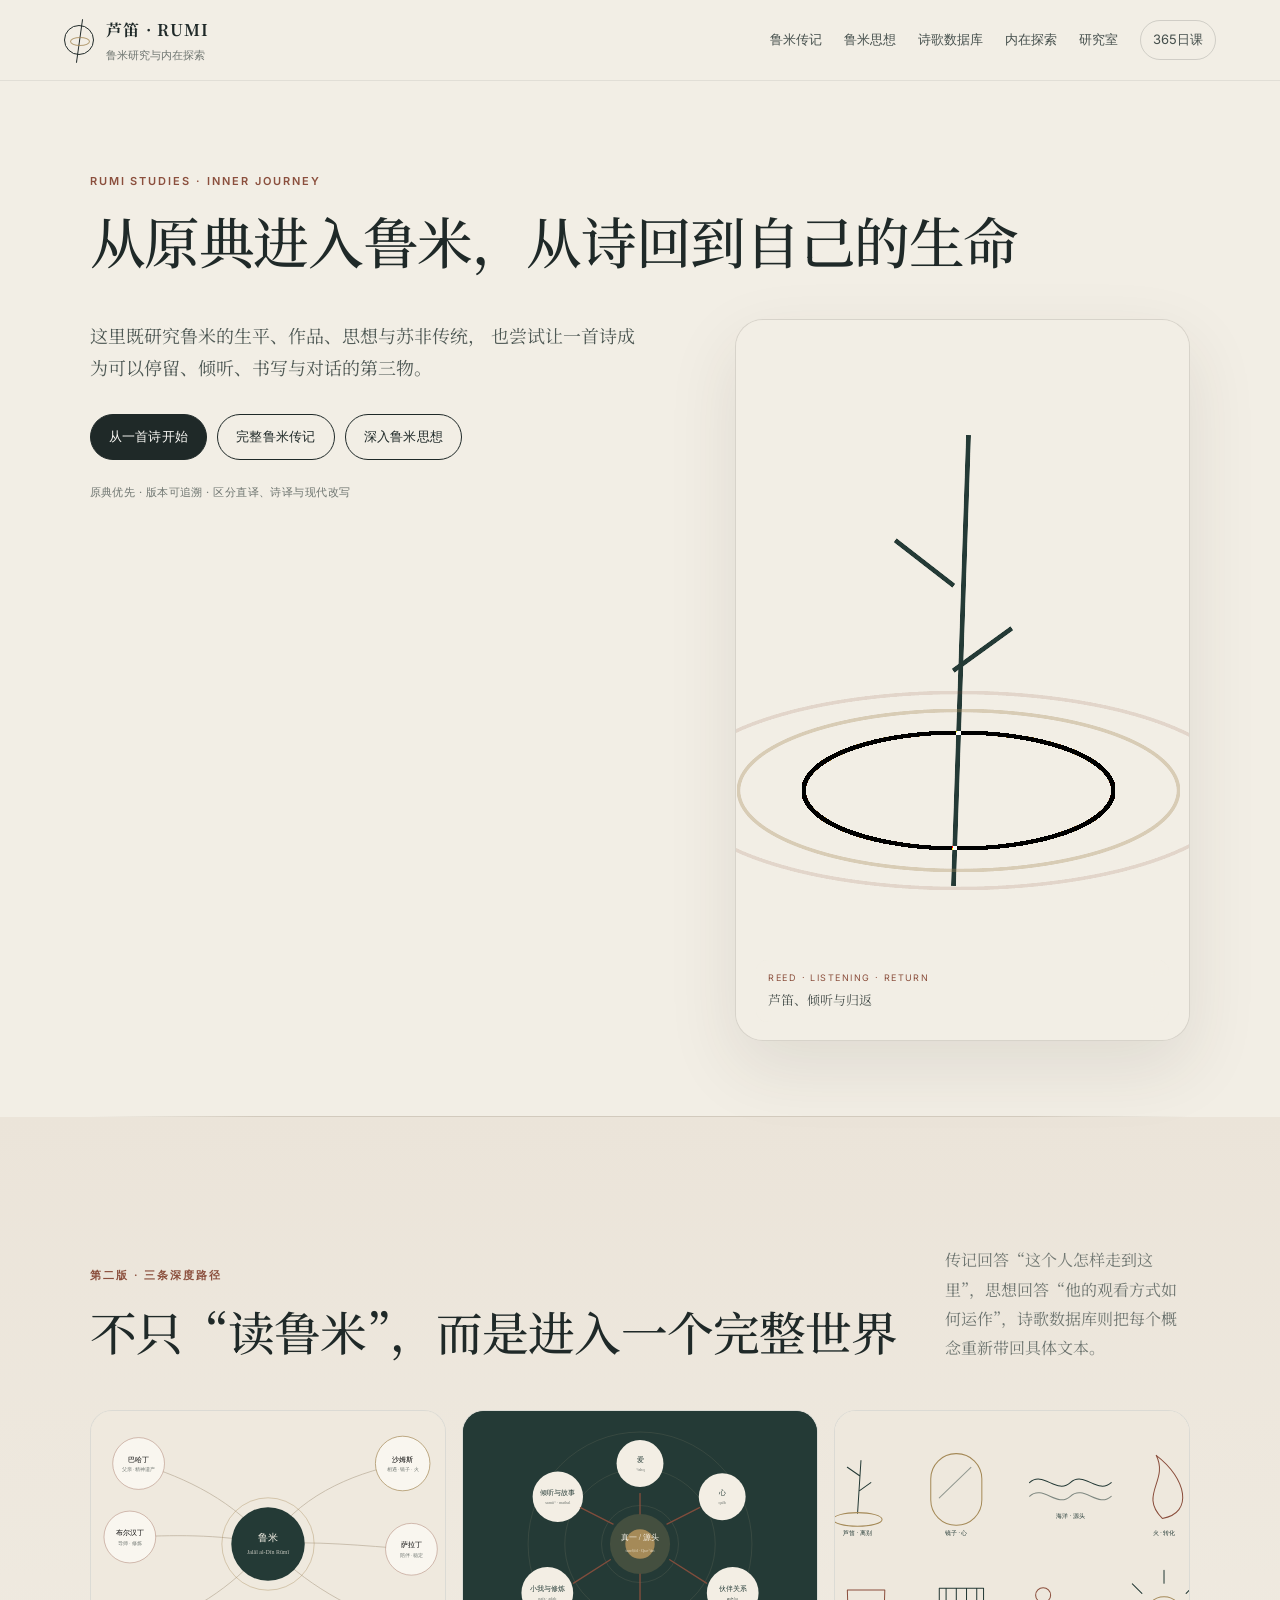
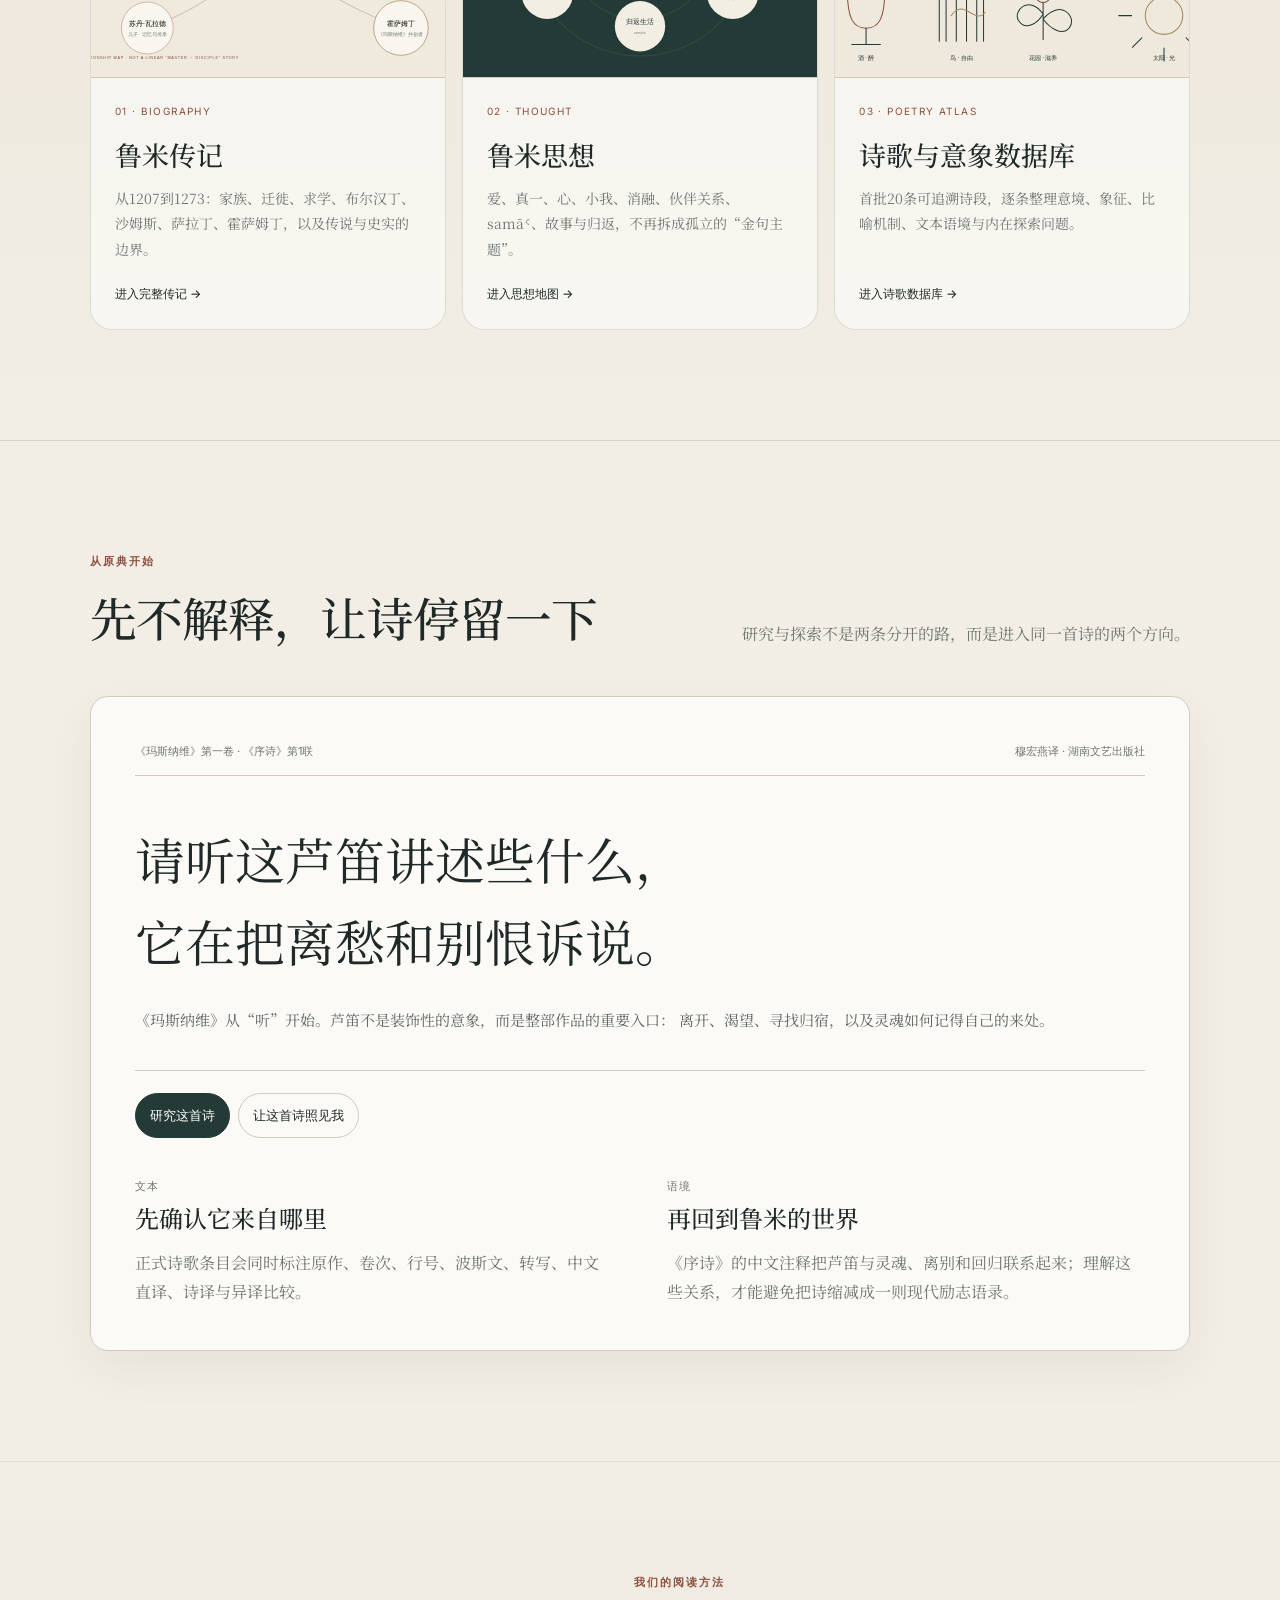
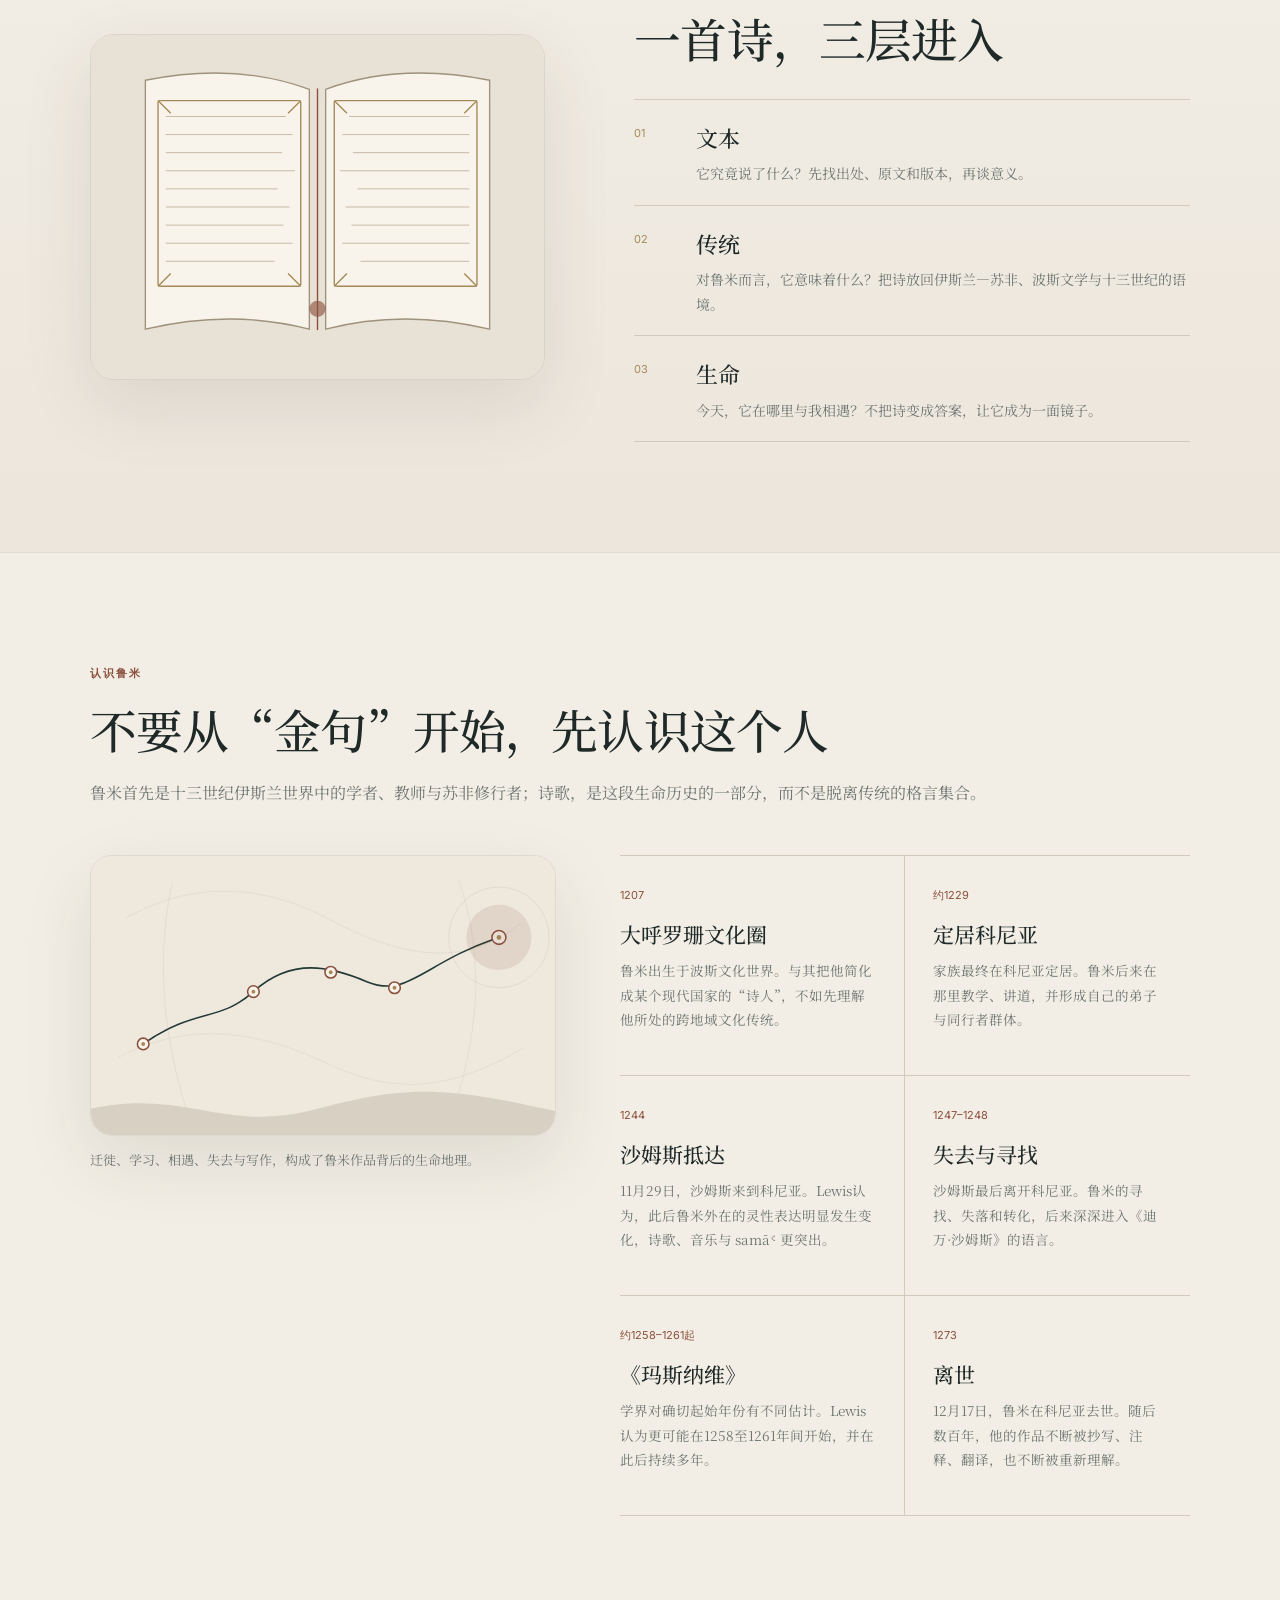
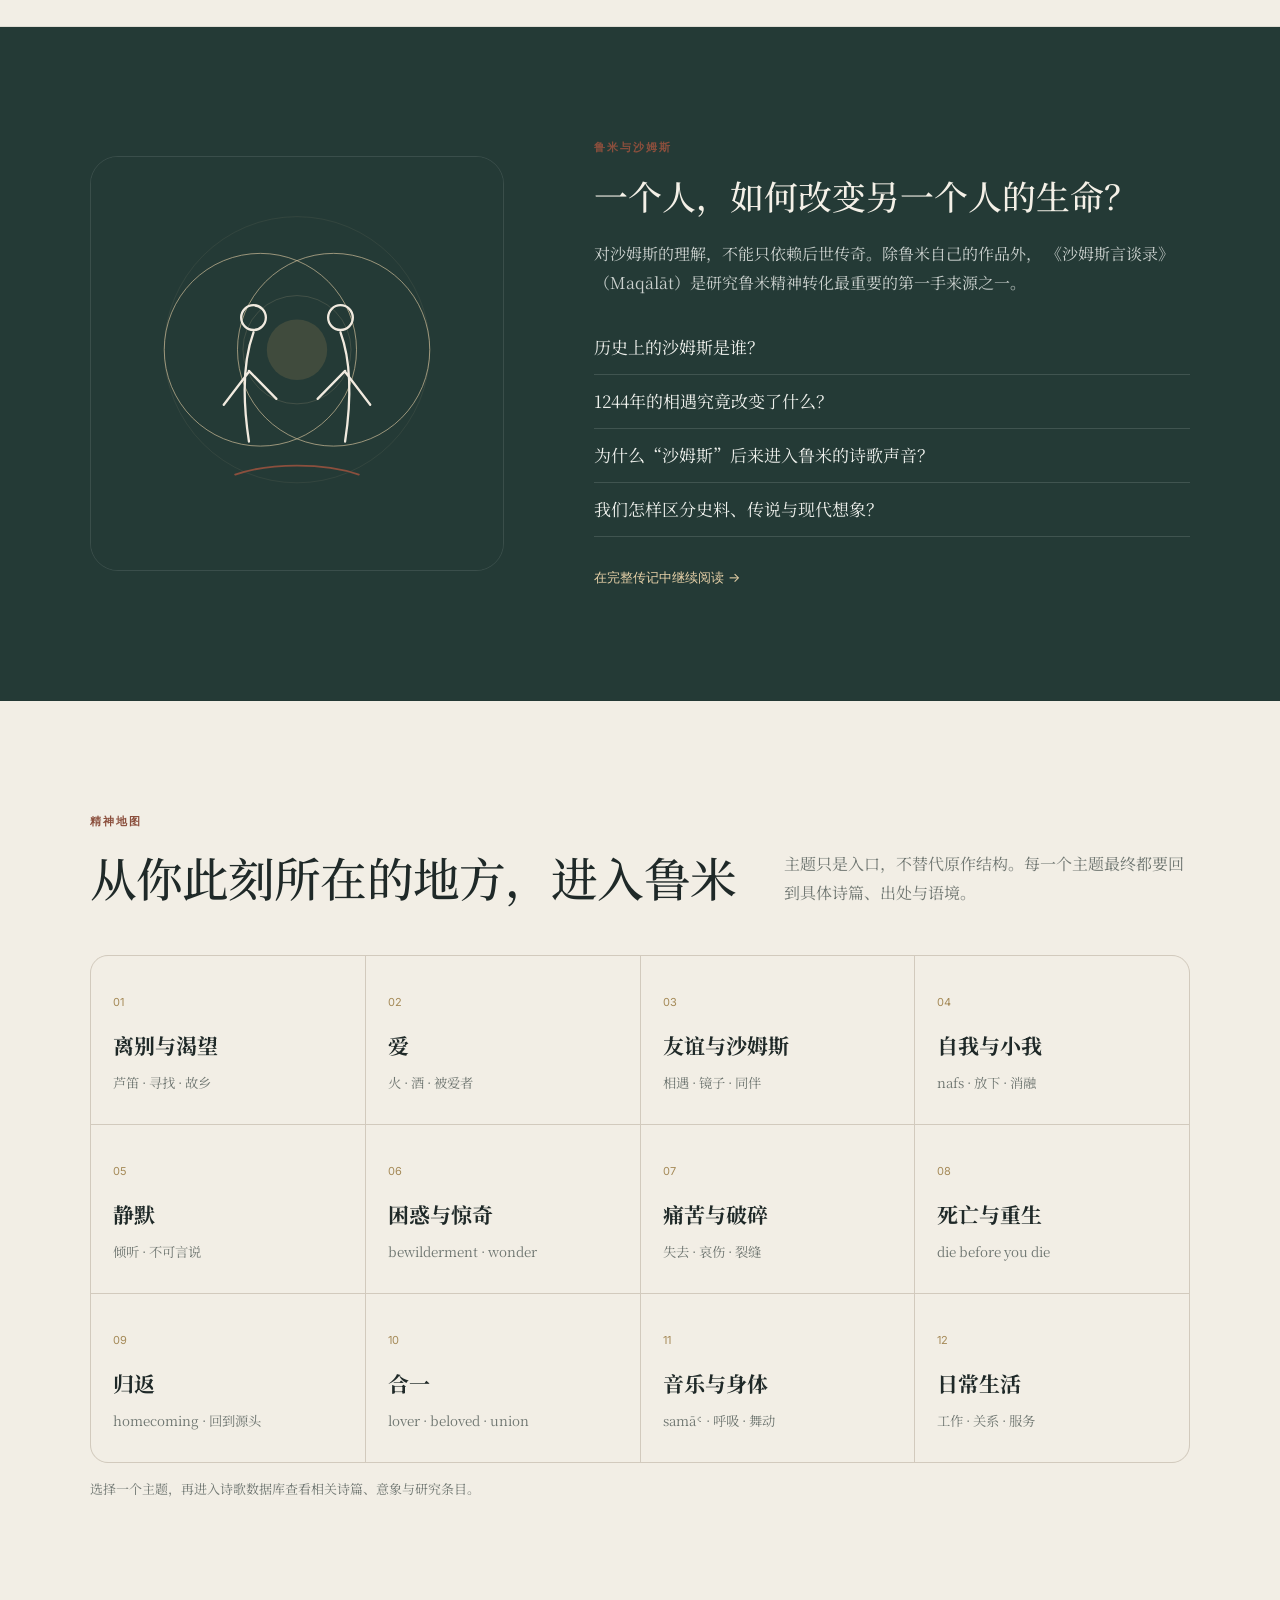
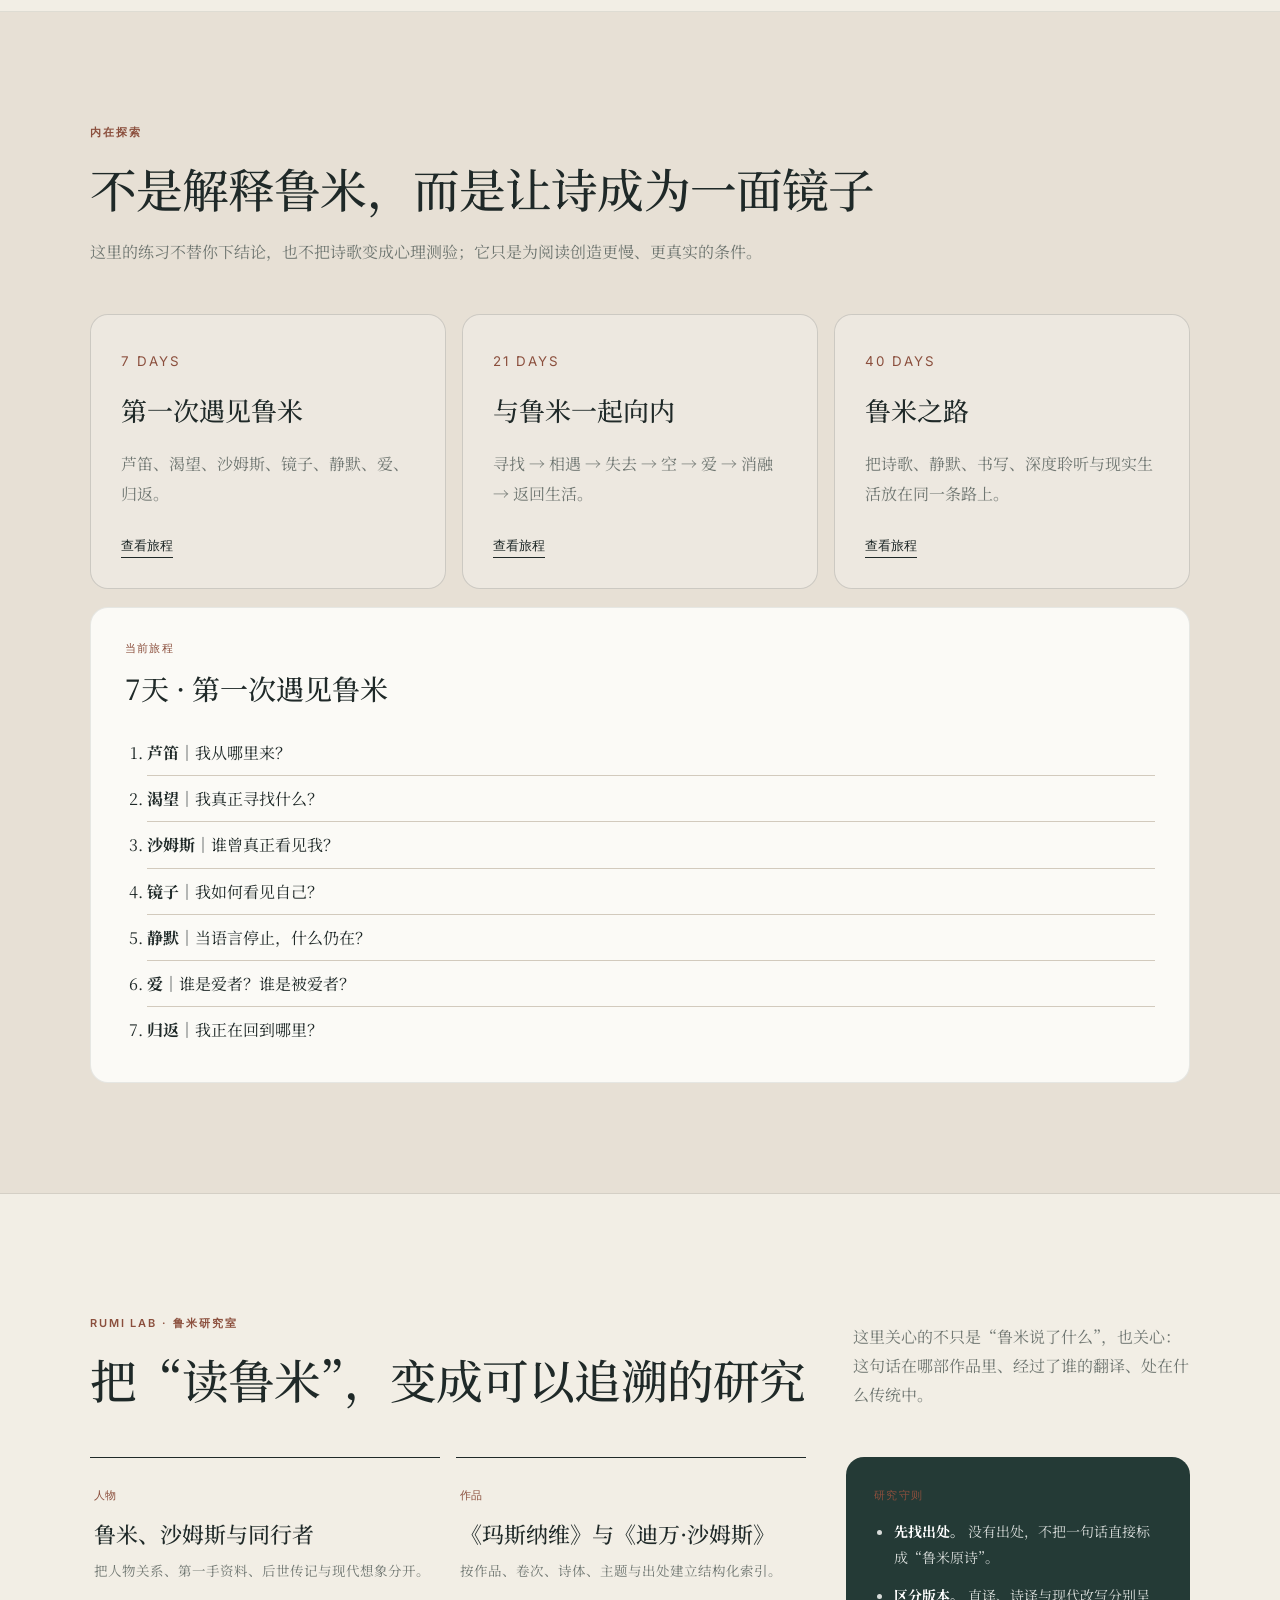
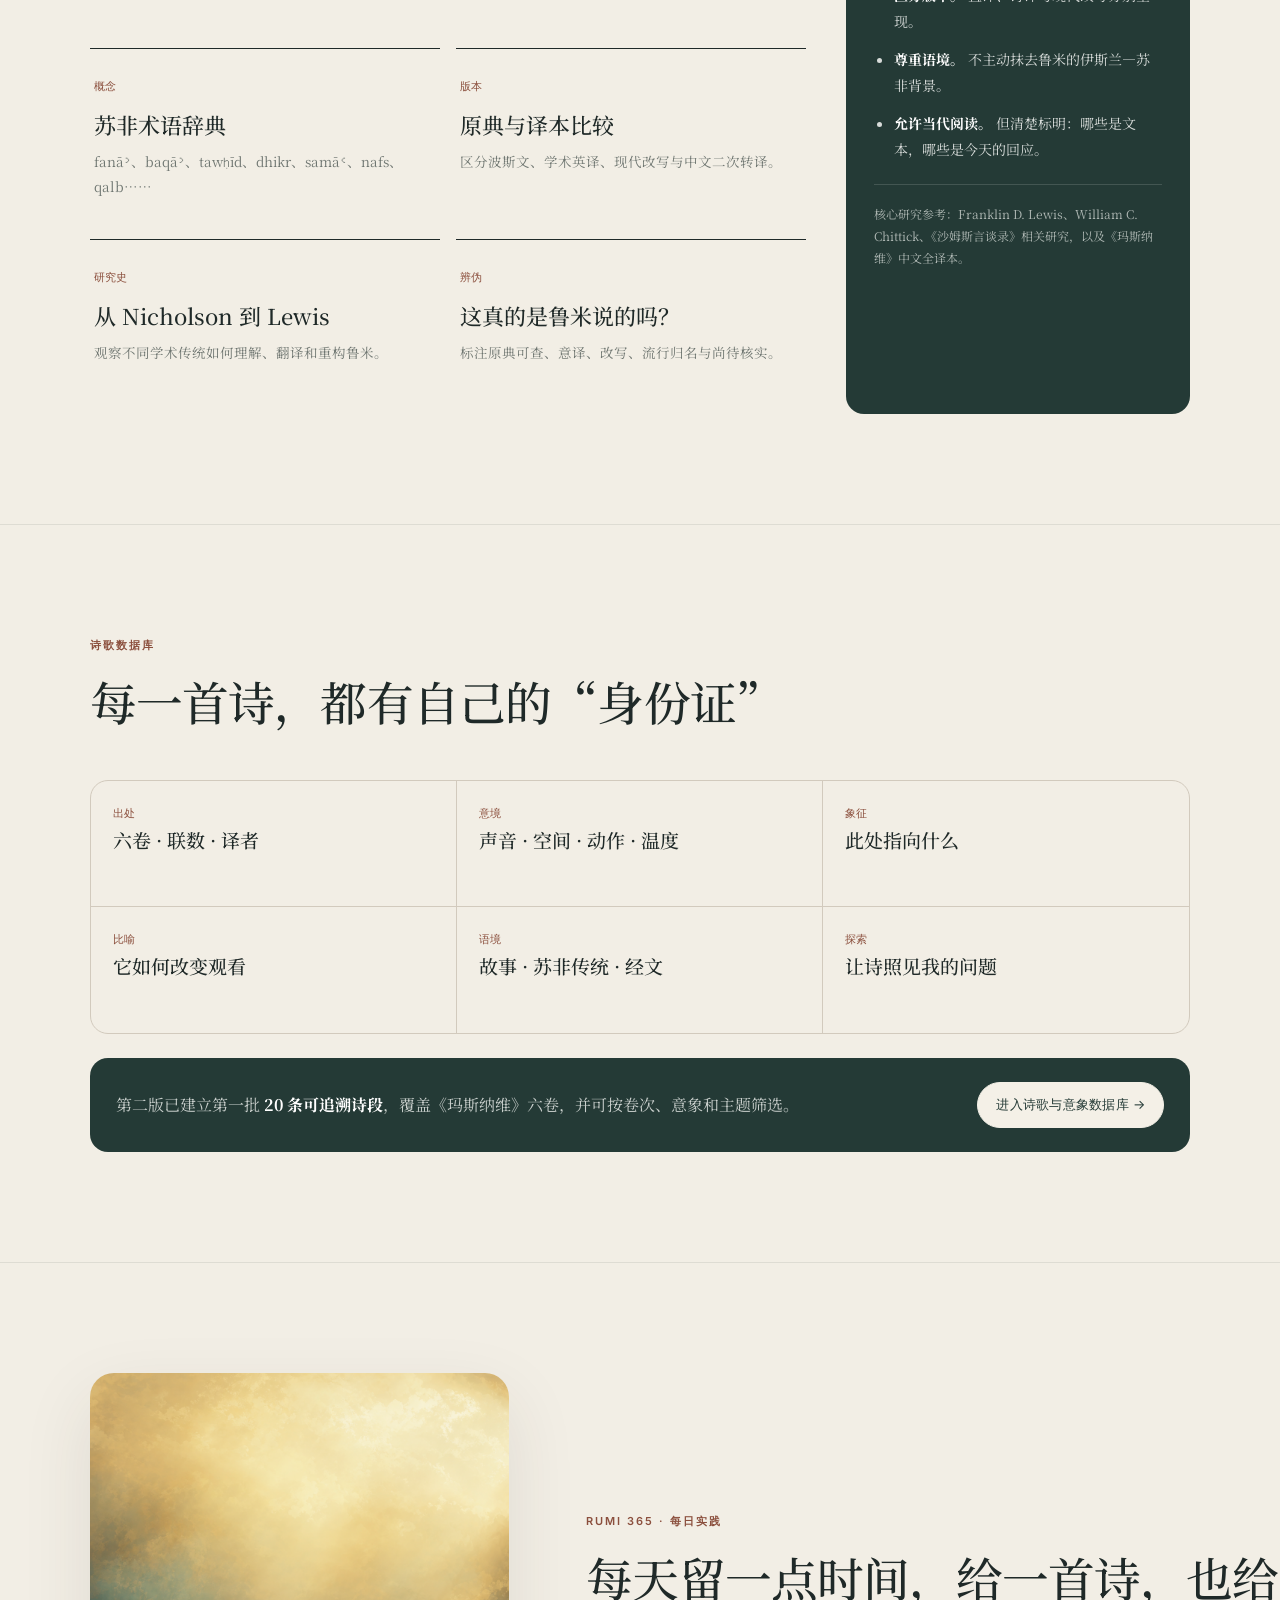
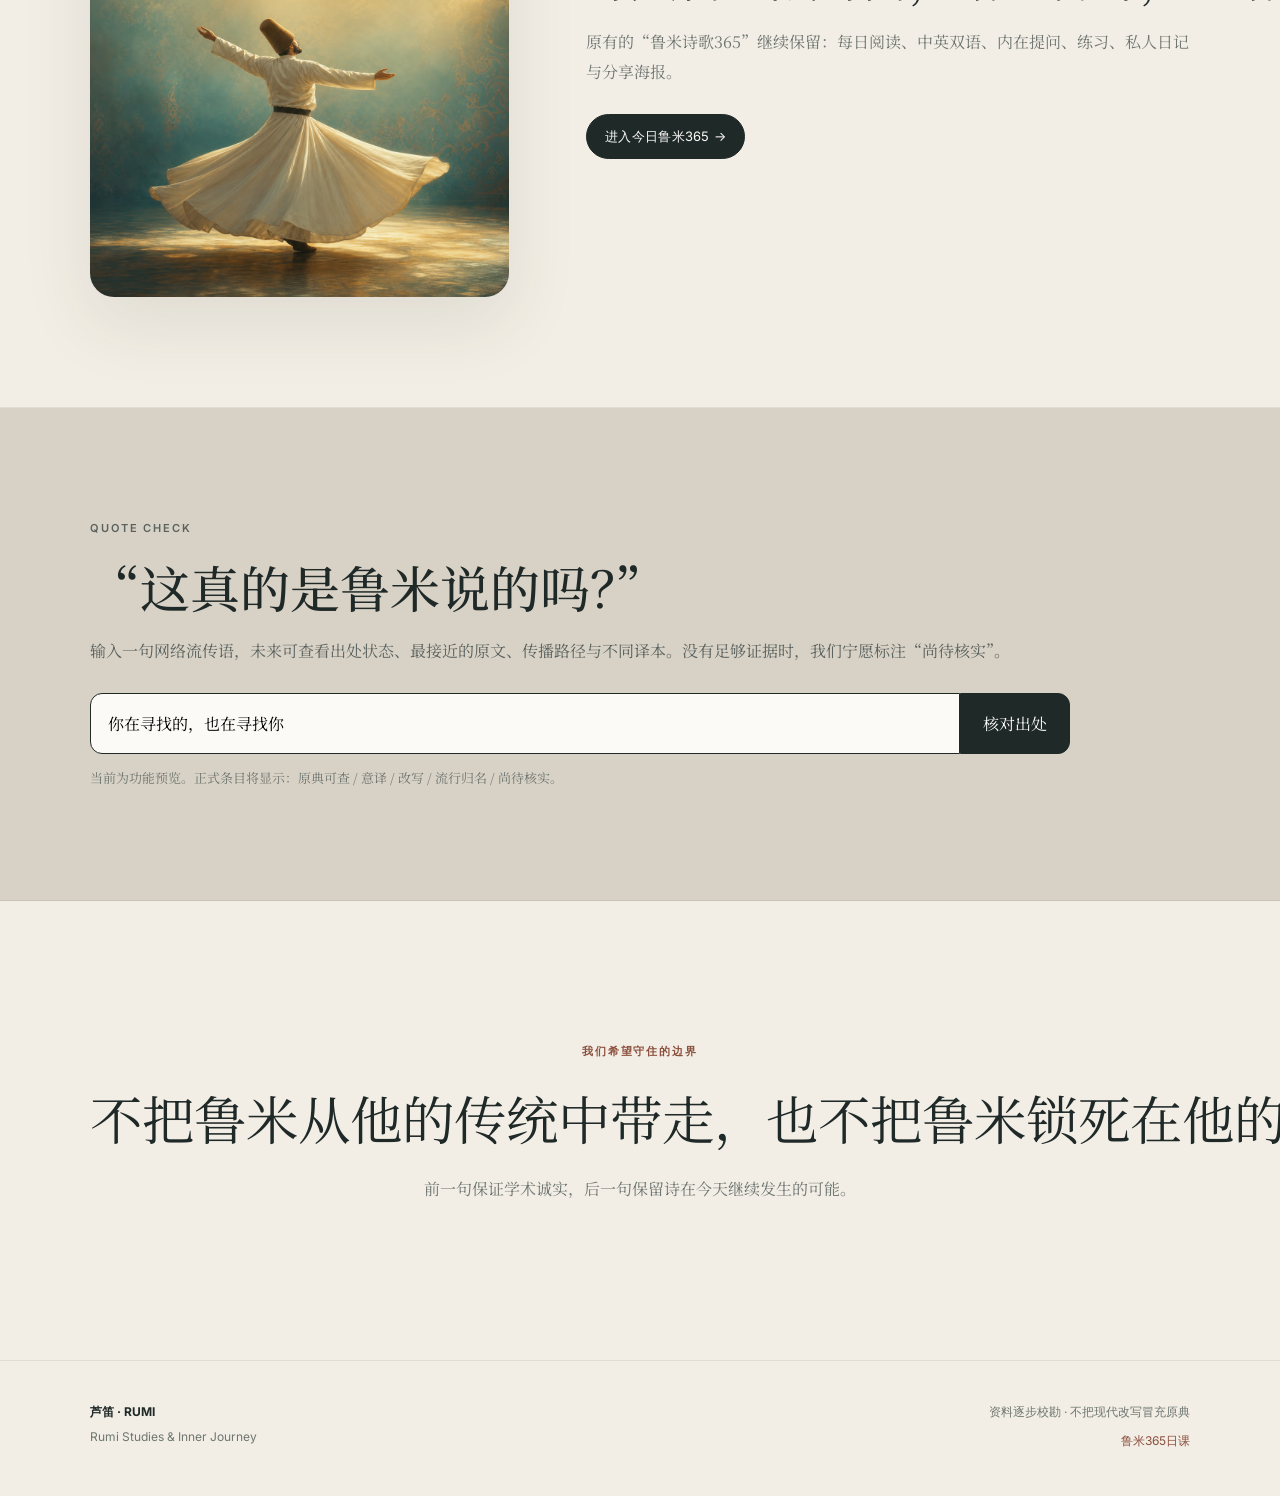
==== commit 39386a80: "Build Rumi v2 biography thought and poetry atlas" ====
--- a/index.html
+++ b/index.html
@@ -9,7 +9,7 @@
   <link rel="preconnect" href="https://fonts.googleapis.com">
   <link rel="preconnect" href="https://fonts.gstatic.com" crossorigin>
   <link href="https://fonts.googleapis.com/css2?family=Noto+Serif+SC:wght@400;500;600&family=Inter:wght@400;500;600&display=swap" rel="stylesheet">
-  <link rel="stylesheet" href="./styles.css?v=20261004-2" />
+  <link rel="stylesheet" href="./styles.css?v=20261004-v2" />
 </head>
 <body>
   <header class="site-header">
@@ -21,10 +21,9 @@
       </span>
     </a>
     <nav class="main-nav" aria-label="主导航">
-      <a href="#poem-room">原典</a>
-      <a href="#meet">认识鲁米</a>
-      <a href="#shams">沙姆斯</a>
-      <a href="#themes">主题</a>
+      <a href="./biography/">鲁米传记</a>
+      <a href="./thought/">鲁米思想</a>
+      <a href="./poetry/">诗歌数据库</a>
       <a href="#journey">内在探索</a>
       <a href="#lab">研究室</a>
       <a class="nav-accent" href="./daily/">365日课</a>
@@ -47,9 +46,9 @@
           也尝试让一首诗成为可以停留、倾听、书写与对话的第三物。
         </p>
         <div class="hero-actions">
-          <a class="btn primary" href="#poem-room">从一首诗开始</a>
-          <a class="btn ghost" href="#lab">进入鲁米研究室</a>
-          <a class="btn ghost" href="./daily/">鲁米365日课</a>
+          <a class="btn primary" href="./poetry/">从一首诗开始</a>
+          <a class="btn ghost" href="./biography/">完整鲁米传记</a>
+          <a class="btn ghost" href="./thought/">深入鲁米思想</a>
         </div>
         <p class="hero-footnote">原典优先 · 版本可追溯 · 区分直译、诗译与现代改写</p>
       </div>
@@ -61,6 +60,31 @@
           芦笛、倾听与归返
         </figcaption>
       </figure>
+    </section>
+
+    <section class="section v2-portals" aria-labelledby="v2-portals-title">
+      <div class="section-heading split">
+        <div>
+          <p class="eyebrow">第二版 · 三条深度路径</p>
+          <h2 class="display-title" id="v2-portals-title"><span>不只“读鲁米”，</span><span>而是进入一个完整世界</span></h2>
+        </div>
+        <p class="muted">传记回答“这个人怎样走到这里”，思想回答“他的观看方式如何运作”，诗歌数据库则把每个概念重新带回具体文本。</p>
+      </div>
+
+      <div class="portal-grid">
+        <a class="portal-card portal-biography" href="./biography/">
+          <figure><img src="./assets/companions-map.svg" alt="鲁米与生命中关键同行者的关系图" loading="lazy" /></figure>
+          <div><span>01 · BIOGRAPHY</span><h3>鲁米传记</h3><p>从1207到1273：家族、迁徙、求学、布尔汉丁、沙姆斯、萨拉丁、霍萨姆丁，以及传说与史实的边界。</p><strong>进入完整传记 →</strong></div>
+        </a>
+        <a class="portal-card portal-thought" href="./thought/">
+          <figure><img src="./assets/thought-map.svg" alt="鲁米思想关系地图" loading="lazy" /></figure>
+          <div><span>02 · THOUGHT</span><h3>鲁米思想</h3><p>爱、真一、心、小我、消融、伙伴关系、samāʿ、故事与归返，不再拆成孤立的“金句主题”。</p><strong>进入思想地图 →</strong></div>
+        </a>
+        <a class="portal-card portal-poetry" href="./poetry/">
+          <figure><img src="./assets/metaphor-atlas.svg" alt="鲁米诗歌核心意象图谱" loading="lazy" /></figure>
+          <div><span>03 · POETRY ATLAS</span><h3>诗歌与意象数据库</h3><p>首批20条可追溯诗段，逐条整理意境、象征、比喻机制、文本语境与内在探索问题。</p><strong>进入诗歌数据库 →</strong></div>
+        </a>
+      </div>
     </section>
 
     <section class="section today" id="poem-room">
@@ -184,7 +208,7 @@
           <p>为什么“沙姆斯”后来进入鲁米的诗歌声音？</p>
           <p>我们怎样区分史料、传说与现代想象？</p>
         </div>
-        <a class="text-link" href="#lab">进入“沙姆斯研究线” →</a>
+        <a class="text-link" href="./biography/">在完整传记中继续阅读 →</a>
       </div>
     </section>
 
@@ -211,7 +235,7 @@
         <button data-theme="音乐与身体"><span>11</span><strong>音乐与身体</strong><small>samāʿ · 呼吸 · 舞动</small></button>
         <button data-theme="日常生活"><span>12</span><strong>日常生活</strong><small>工作 · 关系 · 服务</small></button>
       </div>
-      <div class="theme-result" aria-live="polite">选择一个主题，后续会进入相关诗篇、意象与研究条目。</div>
+      <div class="theme-result" aria-live="polite">选择一个主题，再进入诗歌数据库查看相关诗篇、意象与研究条目。</div>
     </section>
 
     <section class="section journey" id="journey">
@@ -295,12 +319,16 @@
         <h2 class="display-title"><span>每一首诗，</span><span>都有自己的“身份证”</span></h2>
       </div>
       <div class="data-card">
-        <div><span>原作</span><strong>Masnavi / Divan / 其他</strong></div>
-        <div><span>出处</span><strong>卷次 · 行号 · 版本</strong></div>
-        <div><span>语言</span><strong>波斯文 · 转写 · 中文</strong></div>
-        <div><span>译本</span><strong>直译 · 诗译 · 英译比较</strong></div>
-        <div><span>语境</span><strong>苏非传统 · 经文 · 意象</strong></div>
-        <div><span>实践</span><strong>静默 · 书写 · 开放问题</strong></div>
+        <div><span>出处</span><strong>六卷 · 联数 · 译者</strong></div>
+        <div><span>意境</span><strong>声音 · 空间 · 动作 · 温度</strong></div>
+        <div><span>象征</span><strong>此处指向什么</strong></div>
+        <div><span>比喻</span><strong>它如何改变观看</strong></div>
+        <div><span>语境</span><strong>故事 · 苏非传统 · 经文</strong></div>
+        <div><span>探索</span><strong>让诗照见我的问题</strong></div>
+      </div>
+      <div class="database-cta">
+        <p>第二版已建立第一批 <strong>20 条可追溯诗段</strong>，覆盖《玛斯纳维》六卷，并可按卷次、意象和主题筛选。</p>
+        <a class="btn primary" href="./poetry/">进入诗歌与意象数据库 →</a>
       </div>
     </section>
 
@@ -351,6 +379,6 @@
     </div>
   </footer>
 
-  <script src="./app.js?v=20261004-2"></script>
+  <script src="./app.js?v=20261004-v2"></script>
 </body>
 </html>
--- a/styles.css
+++ b/styles.css
@@ -132,7 +132,6 @@
 h1,h2,h3{font-weight:500;margin:0}
 .display-title{
   white-space:nowrap;
-  text-wrap:pretty;
 }
 .display-title span{display:inline}
 .hero-title{
@@ -228,6 +227,27 @@
   gap:48px;
 }
 .muted{max-width:430px;margin:0;color:var(--muted);font-size:14px}
+.v2-portals{background:linear-gradient(180deg,#ebe4d9,var(--paper))}
+.portal-grid{display:grid;grid-template-columns:repeat(3,1fr);gap:16px}
+.portal-card{
+  display:flex;flex-direction:column;overflow:hidden;min-height:520px;
+  border:1px solid rgba(31,41,40,.13);border-radius:22px;background:rgba(251,250,246,.66);
+  transition:transform .2s ease,box-shadow .2s ease;
+}
+.portal-card:hover{transform:translateY(-3px);box-shadow:var(--shadow)}
+.portal-card figure{margin:0;overflow:hidden;background:var(--paper-deep);border-bottom:1px solid var(--line)}
+.portal-card figure img{width:100%;aspect-ratio:4/3;object-fit:cover}
+.portal-card>div{display:flex;flex:1;flex-direction:column;padding:24px}
+.portal-card span{color:var(--rust);font-family:var(--sans);font-size:10px;letter-spacing:.14em}
+.portal-card h3{margin:10px 0 7px;font-size:27px}
+.portal-card p{margin:0 0 20px;color:var(--muted);font-size:14px}
+.portal-card strong{margin-top:auto;font-family:var(--sans);font-size:12px;font-weight:500}
+.portal-thought figure{background:var(--deep)}
+.portal-poetry figure{background:#eee8dd}
+.database-cta{display:flex;justify-content:space-between;align-items:center;gap:28px;margin-top:24px;padding:24px 26px;border-radius:18px;background:var(--deep);color:#f4f0e7}
+.database-cta p{margin:0;max-width:780px;color:#cbd1ce}
+.database-cta strong{color:white}
+.database-cta .btn{flex:0 0 auto;border-color:#f4f0e7;background:#f4f0e7;color:var(--deep)}
 .poem-card{
   padding:44px;
   background:var(--white);
@@ -425,6 +445,7 @@
 .theme-grid strong{display:block;margin:12px 0 3px;font-size:21px}
 .theme-grid small{color:var(--muted)}
 .theme-result{margin-top:14px;color:var(--muted);font-size:13px}
+.theme-result a{margin-left:6px;color:var(--rust);border-bottom:1px solid rgba(139,79,61,.4)}
 .journey{background:var(--paper-deep)}
 .journey-grid{display:grid;grid-template-columns:repeat(3,1fr);gap:16px}
 .journey-grid article{
@@ -579,6 +600,9 @@
   .main-nav{gap:14px;font-size:12px}
   .hero{grid-template-columns:1fr 360px;gap:34px}
   .theme-grid{grid-template-columns:repeat(3,1fr)}
+  .portal-grid{grid-template-columns:1fr 1fr}
+  .portal-card:last-child{grid-column:1/-1;display:grid;grid-template-columns:minmax(280px,.85fr) minmax(0,1.15fr);min-height:auto}
+  .portal-card:last-child figure{border-bottom:0;border-right:1px solid var(--line)}
   .lab-layout{grid-template-columns:1fr}
 }
 @media(max-width:900px){
@@ -595,7 +619,7 @@
     box-shadow:0 18px 30px rgba(31,41,40,.08);
   }
   .main-nav.open{display:flex}
-  .nav-toggle{display:block}
+  .nav-toggle{display:grid;place-items:center;position:absolute;right:18px;top:10px;z-index:50;width:44px;height:44px;padding:0;color:var(--ink);background:var(--paper);border:1px solid rgba(31,41,40,.12);border-radius:50%;line-height:1}
   .display-title{white-space:normal}
   .display-title span{display:block}
   .hero{
@@ -619,6 +643,11 @@
   .light-title{font-size:clamp(34px,6vw,48px)}
   .theme-grid{grid-template-columns:repeat(2,1fr)}
   .journey-grid{grid-template-columns:1fr}
+  .portal-grid{grid-template-columns:1fr}
+  .portal-card,.portal-card:last-child{display:flex;min-height:auto;grid-column:auto}
+  .portal-card:last-child figure{border-right:0;border-bottom:1px solid var(--line)}
+  .portal-card figure img{aspect-ratio:16/10}
+  .database-cta{display:block}.database-cta .btn{margin-top:16px}
   .lab-grid{grid-template-columns:1fr 1fr}
   .practice-steps{grid-template-columns:1fr 1fr}
 }
@@ -644,6 +673,8 @@
   .theme-grid,
   .lab-grid,
   .data-card{grid-template-columns:1fr}
+  .portal-card>div{padding:20px}
+  .portal-card h3{font-size:24px}
   .practice-steps>div{min-height:auto}
   .timeline{grid-template-columns:1fr}
   .timeline article,
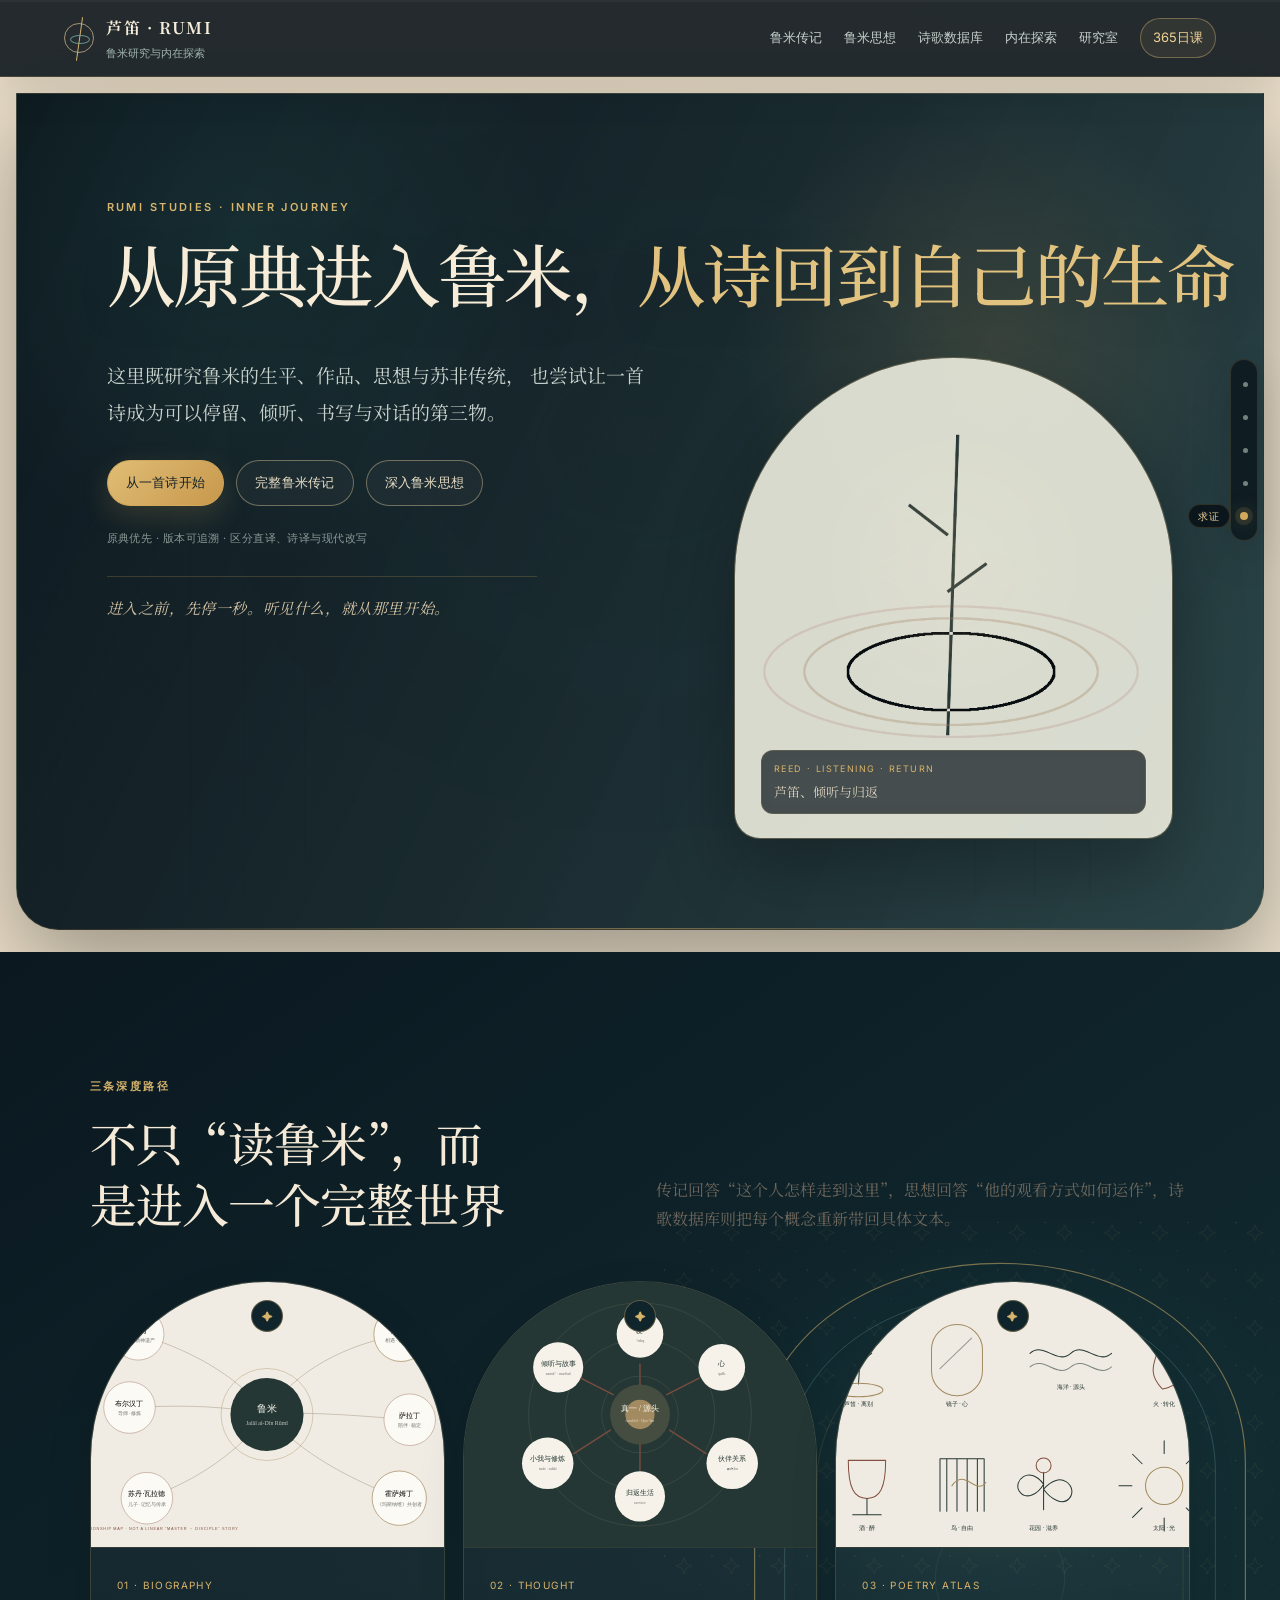
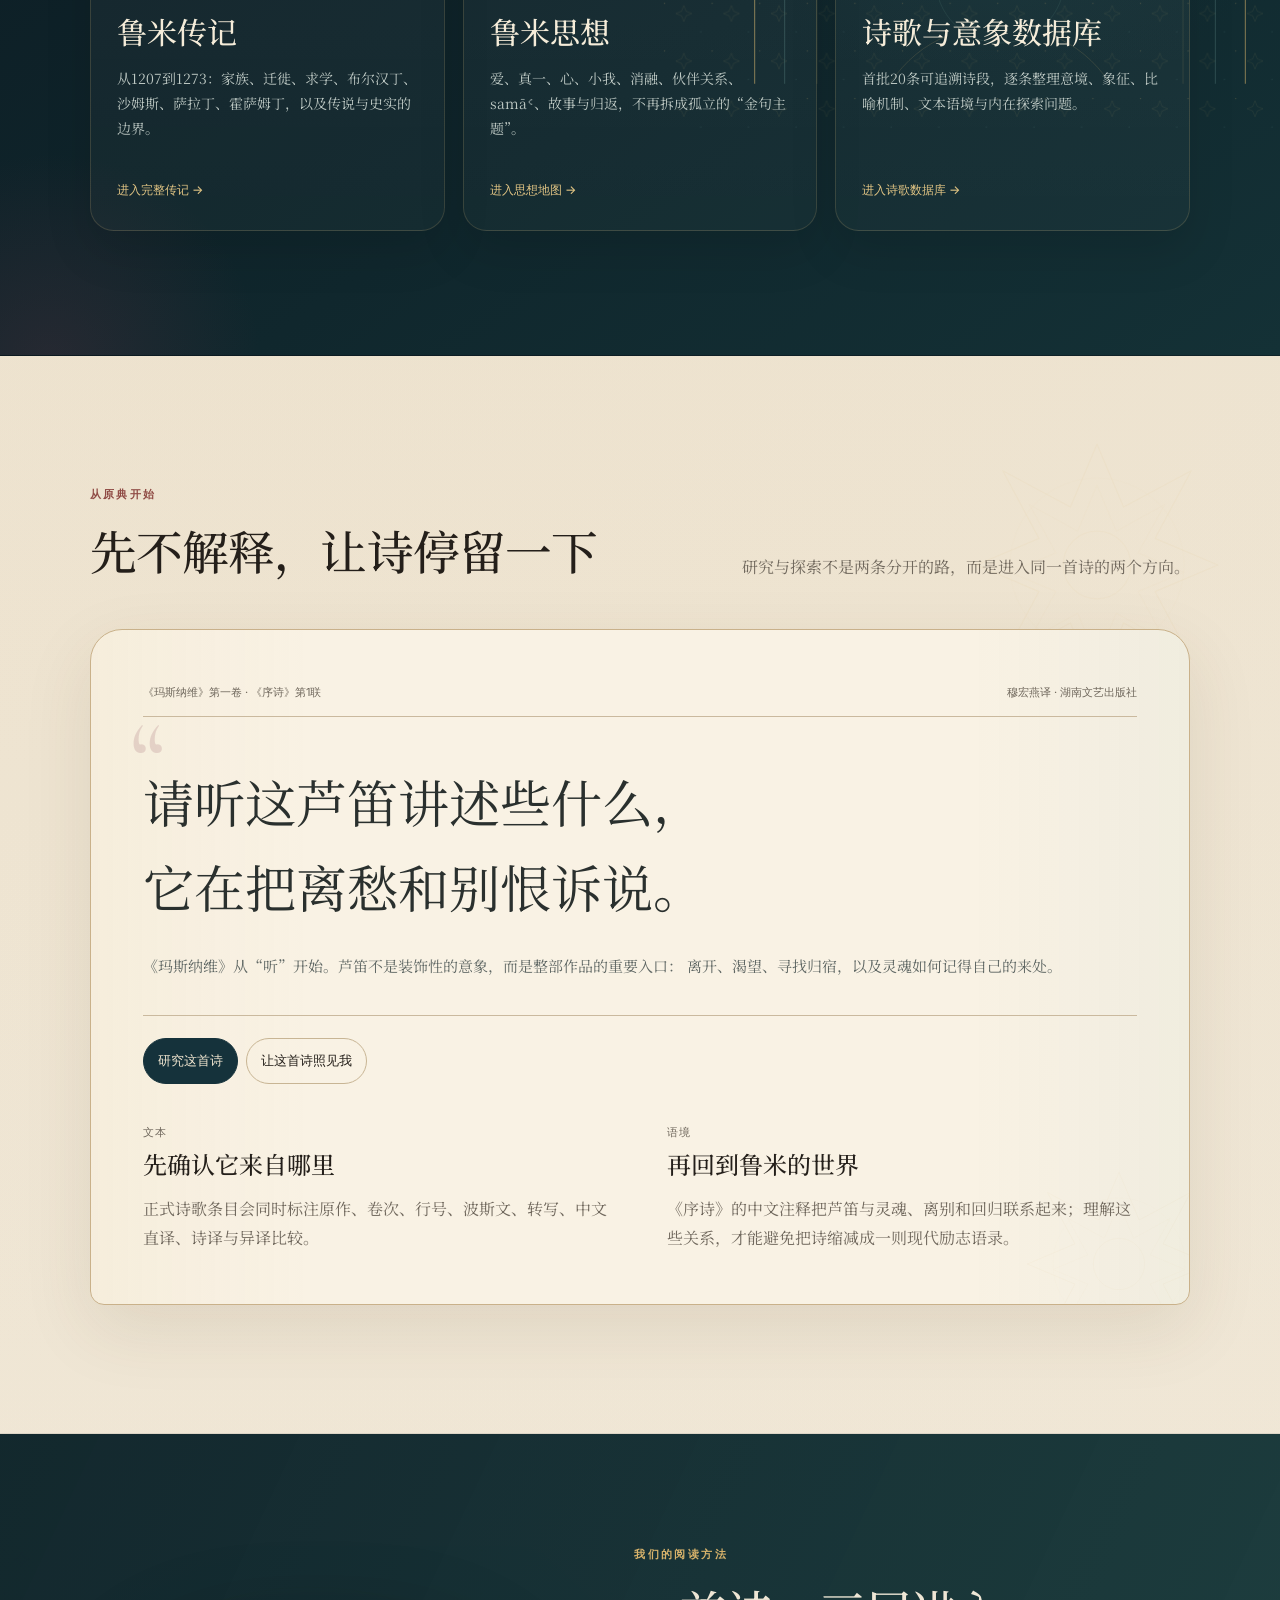
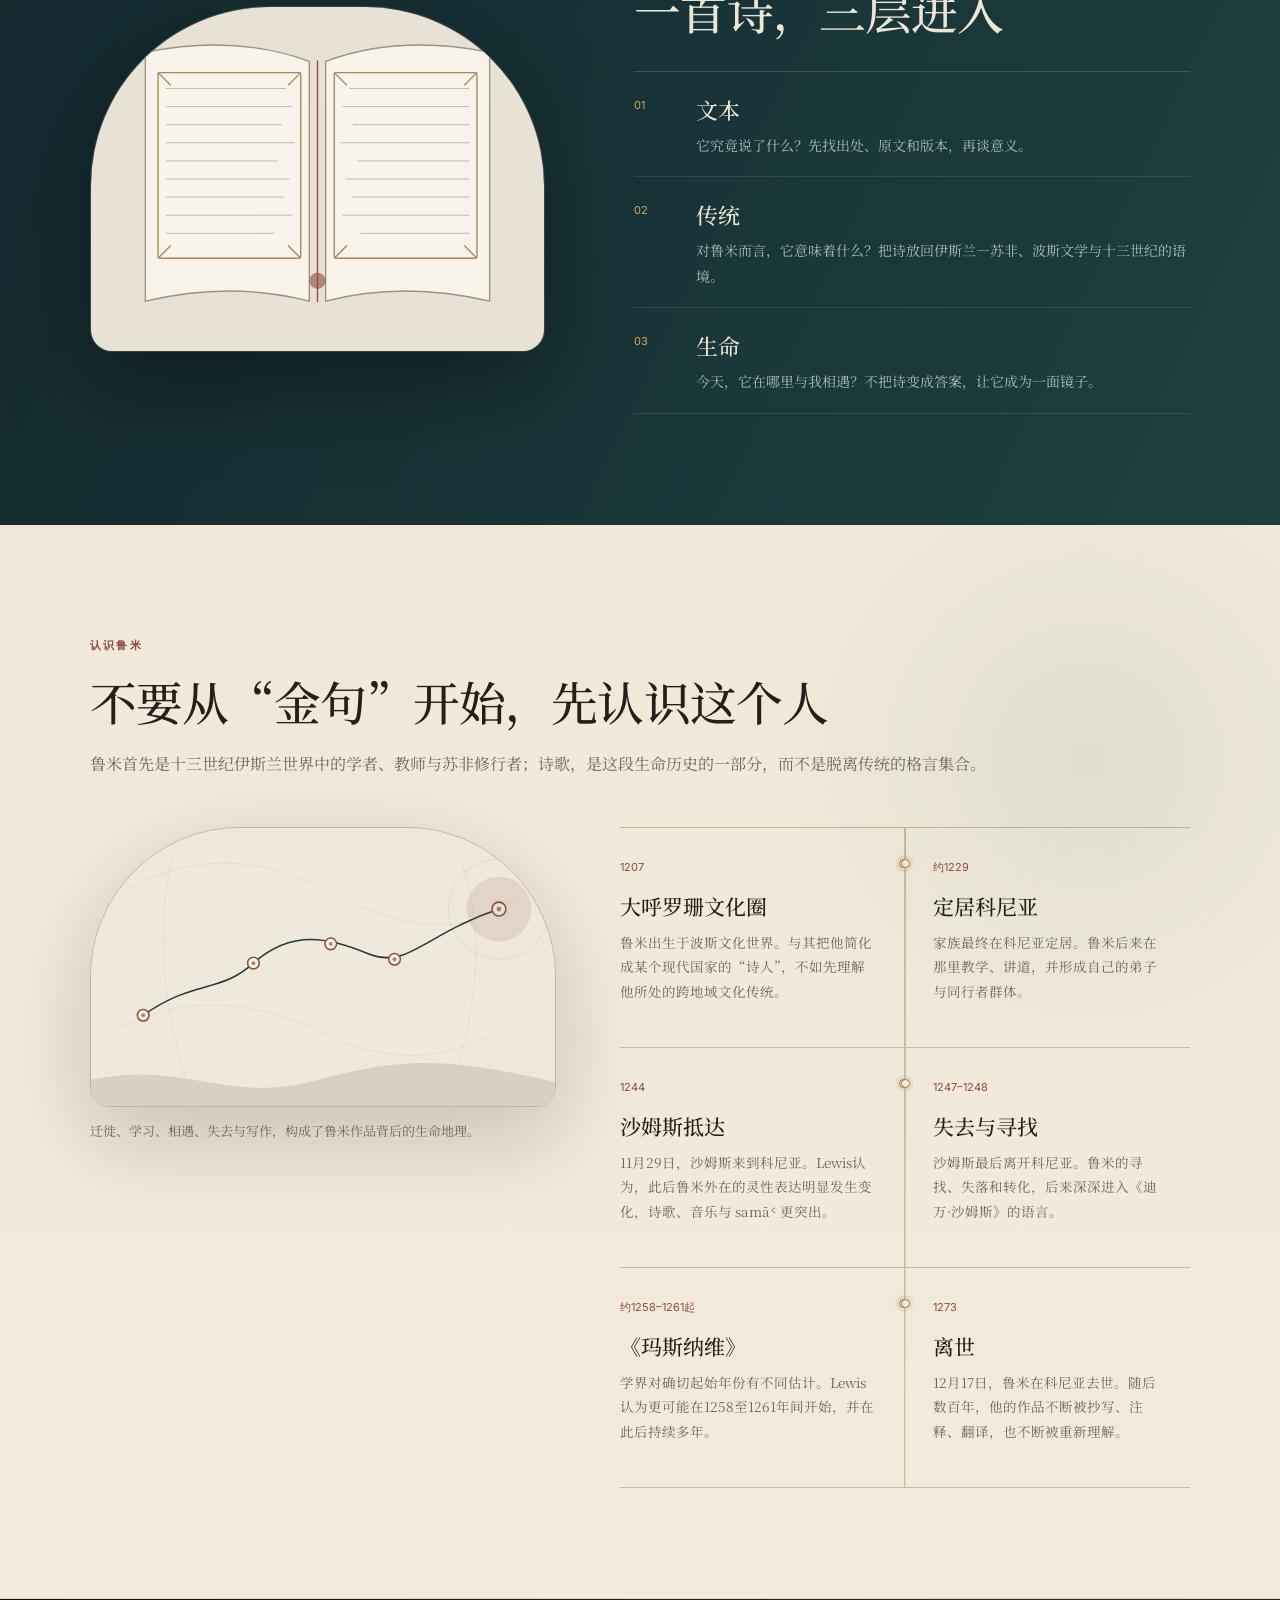
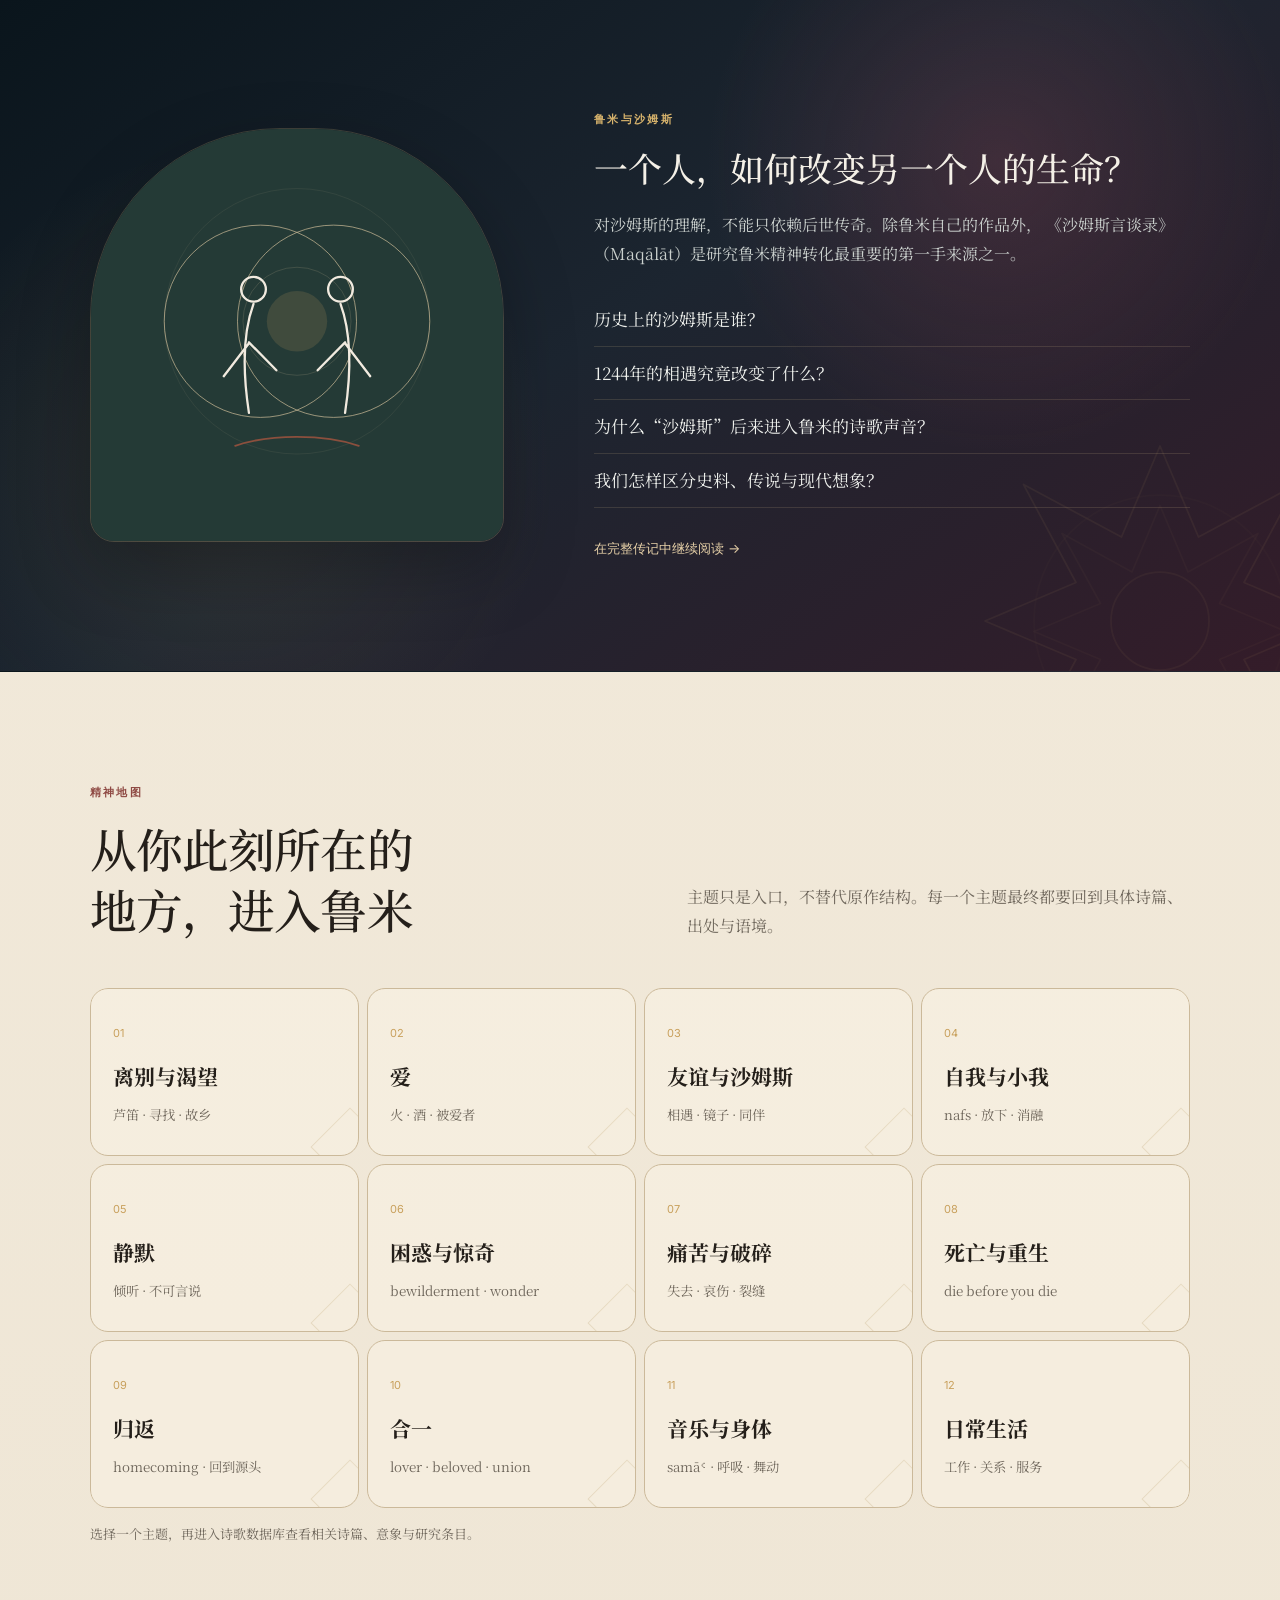
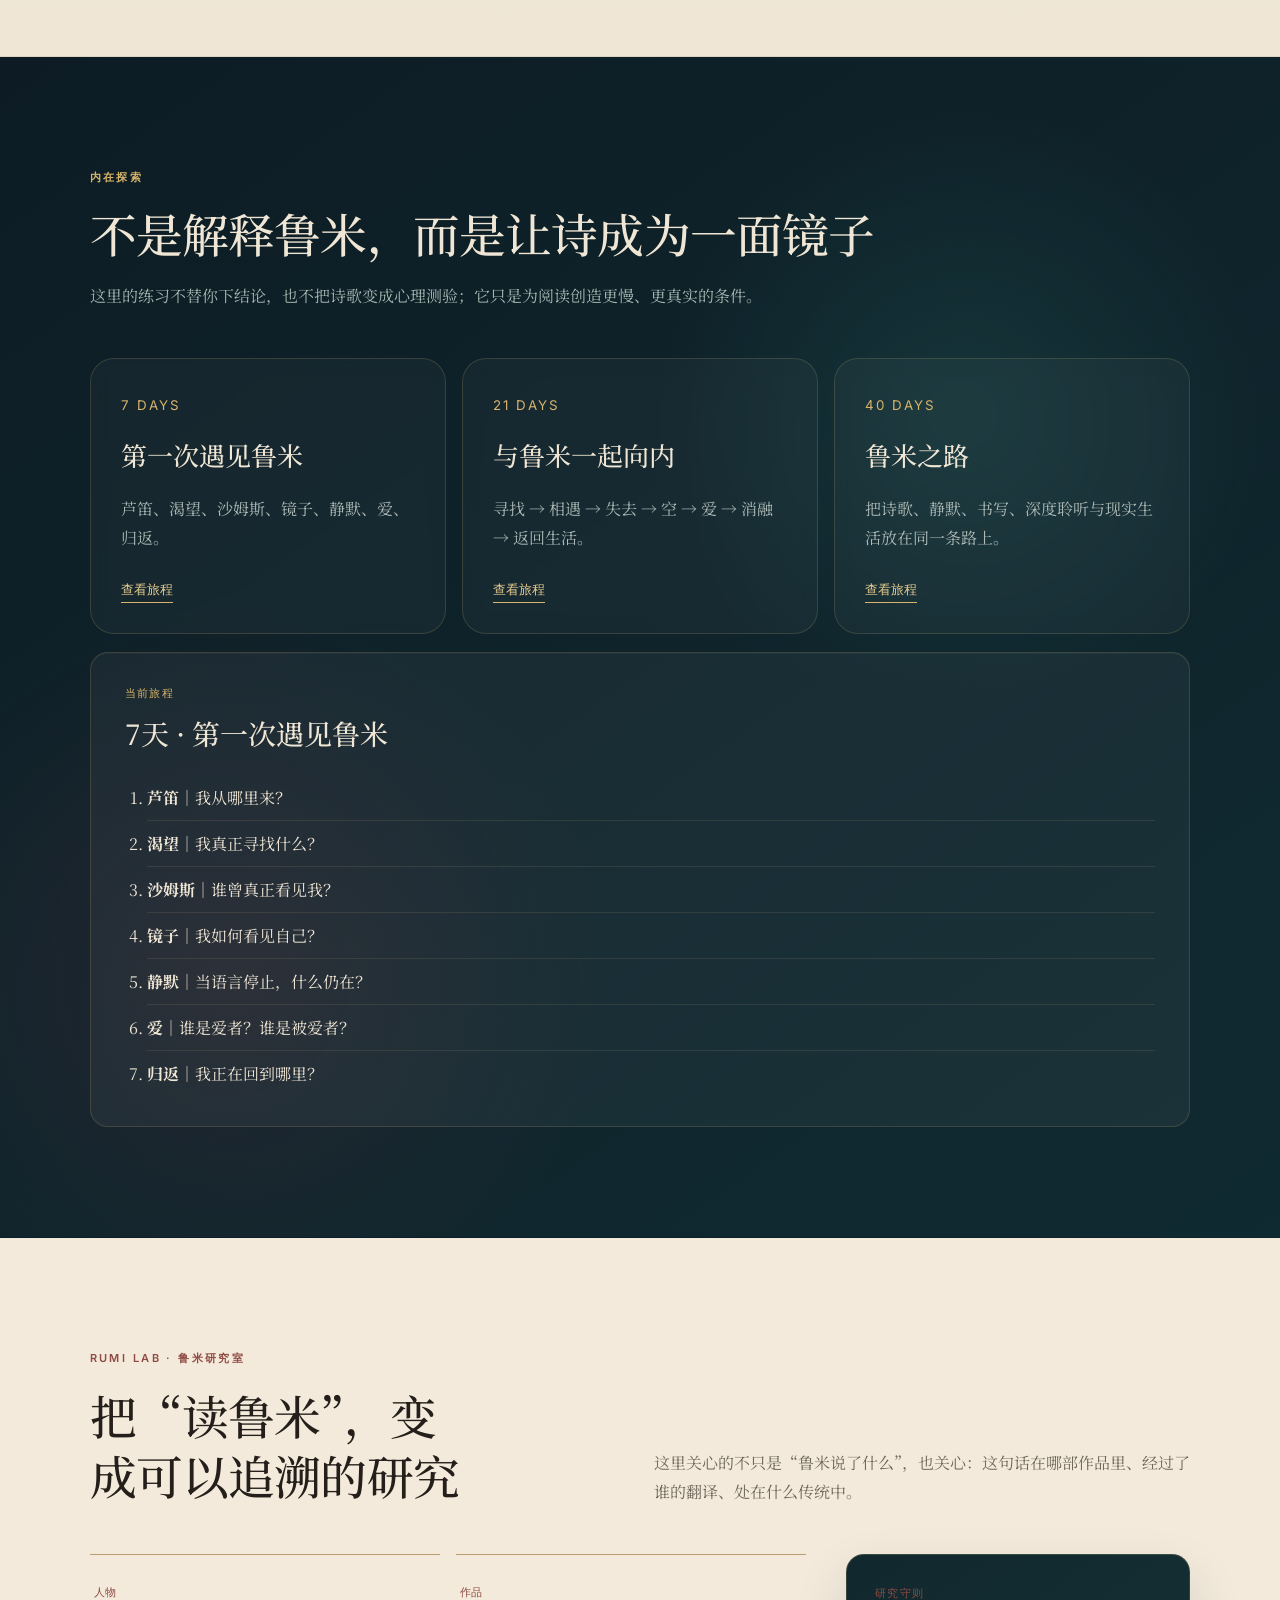
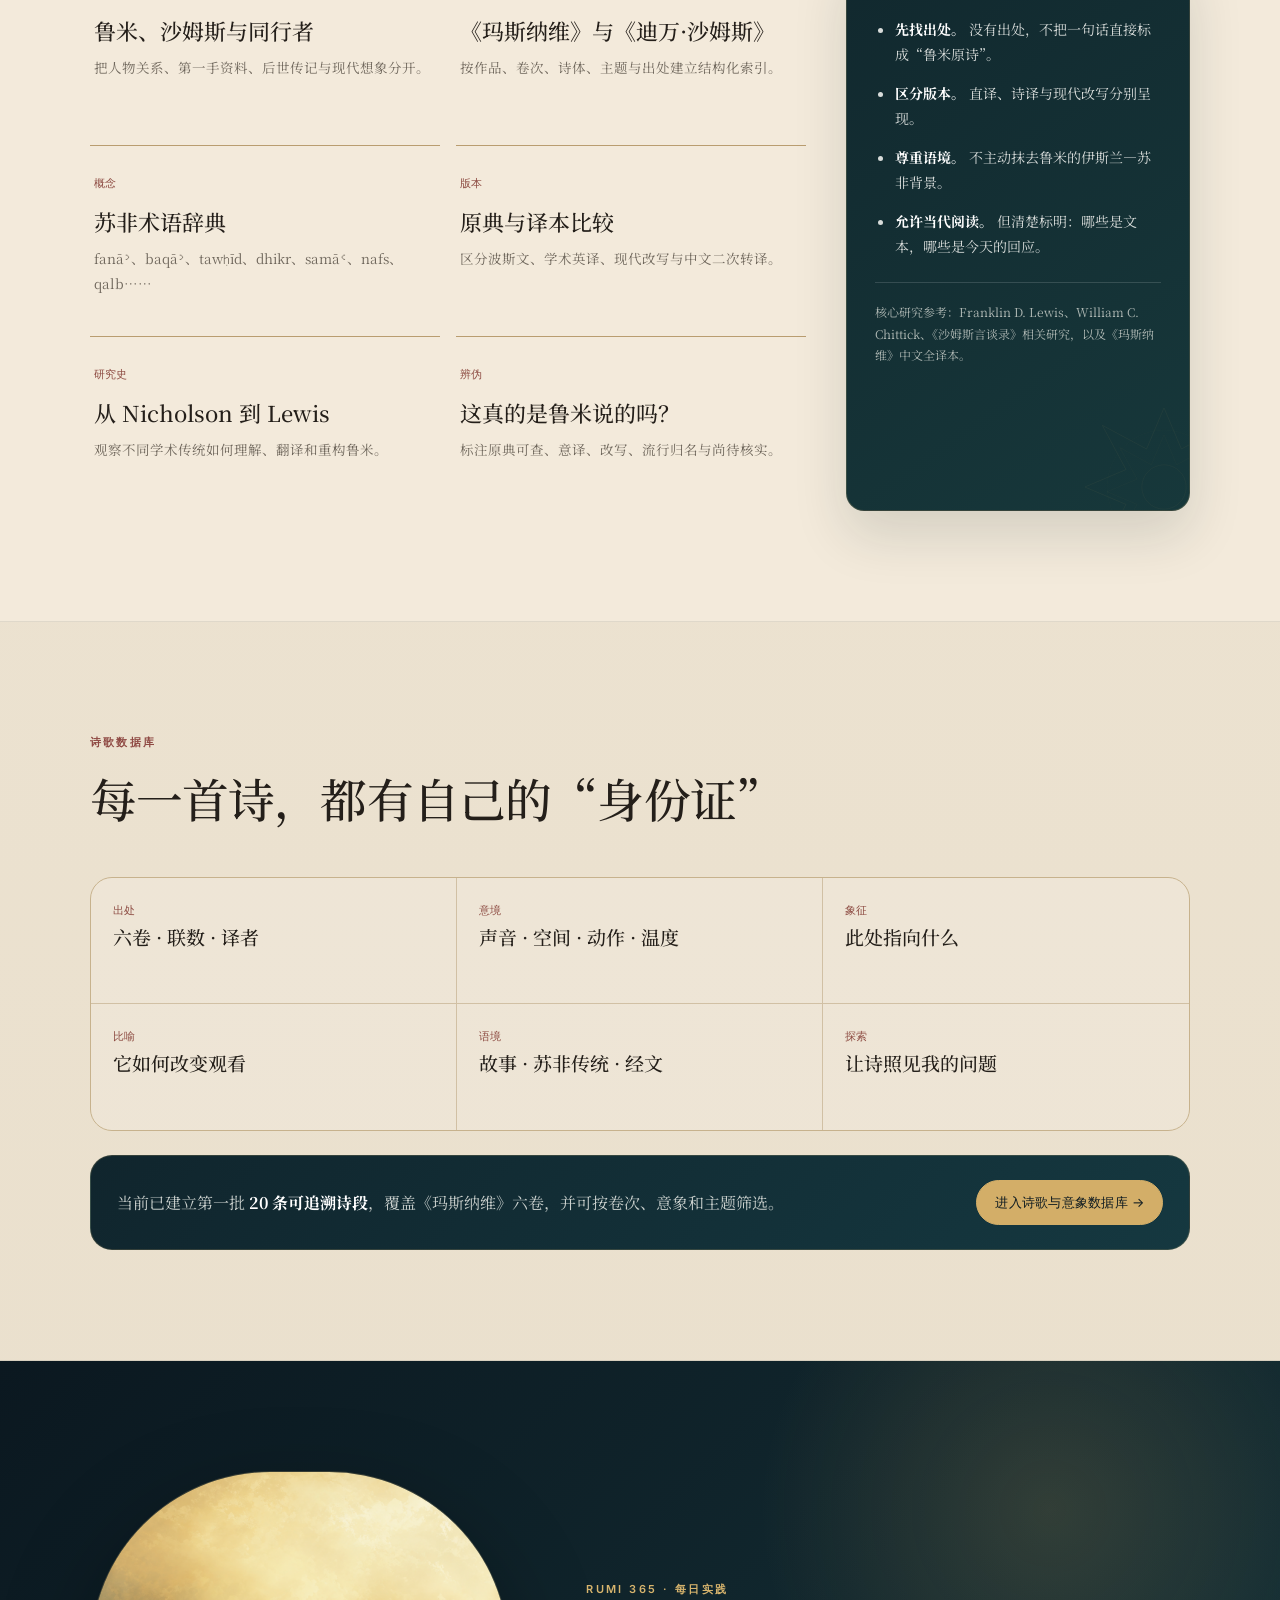
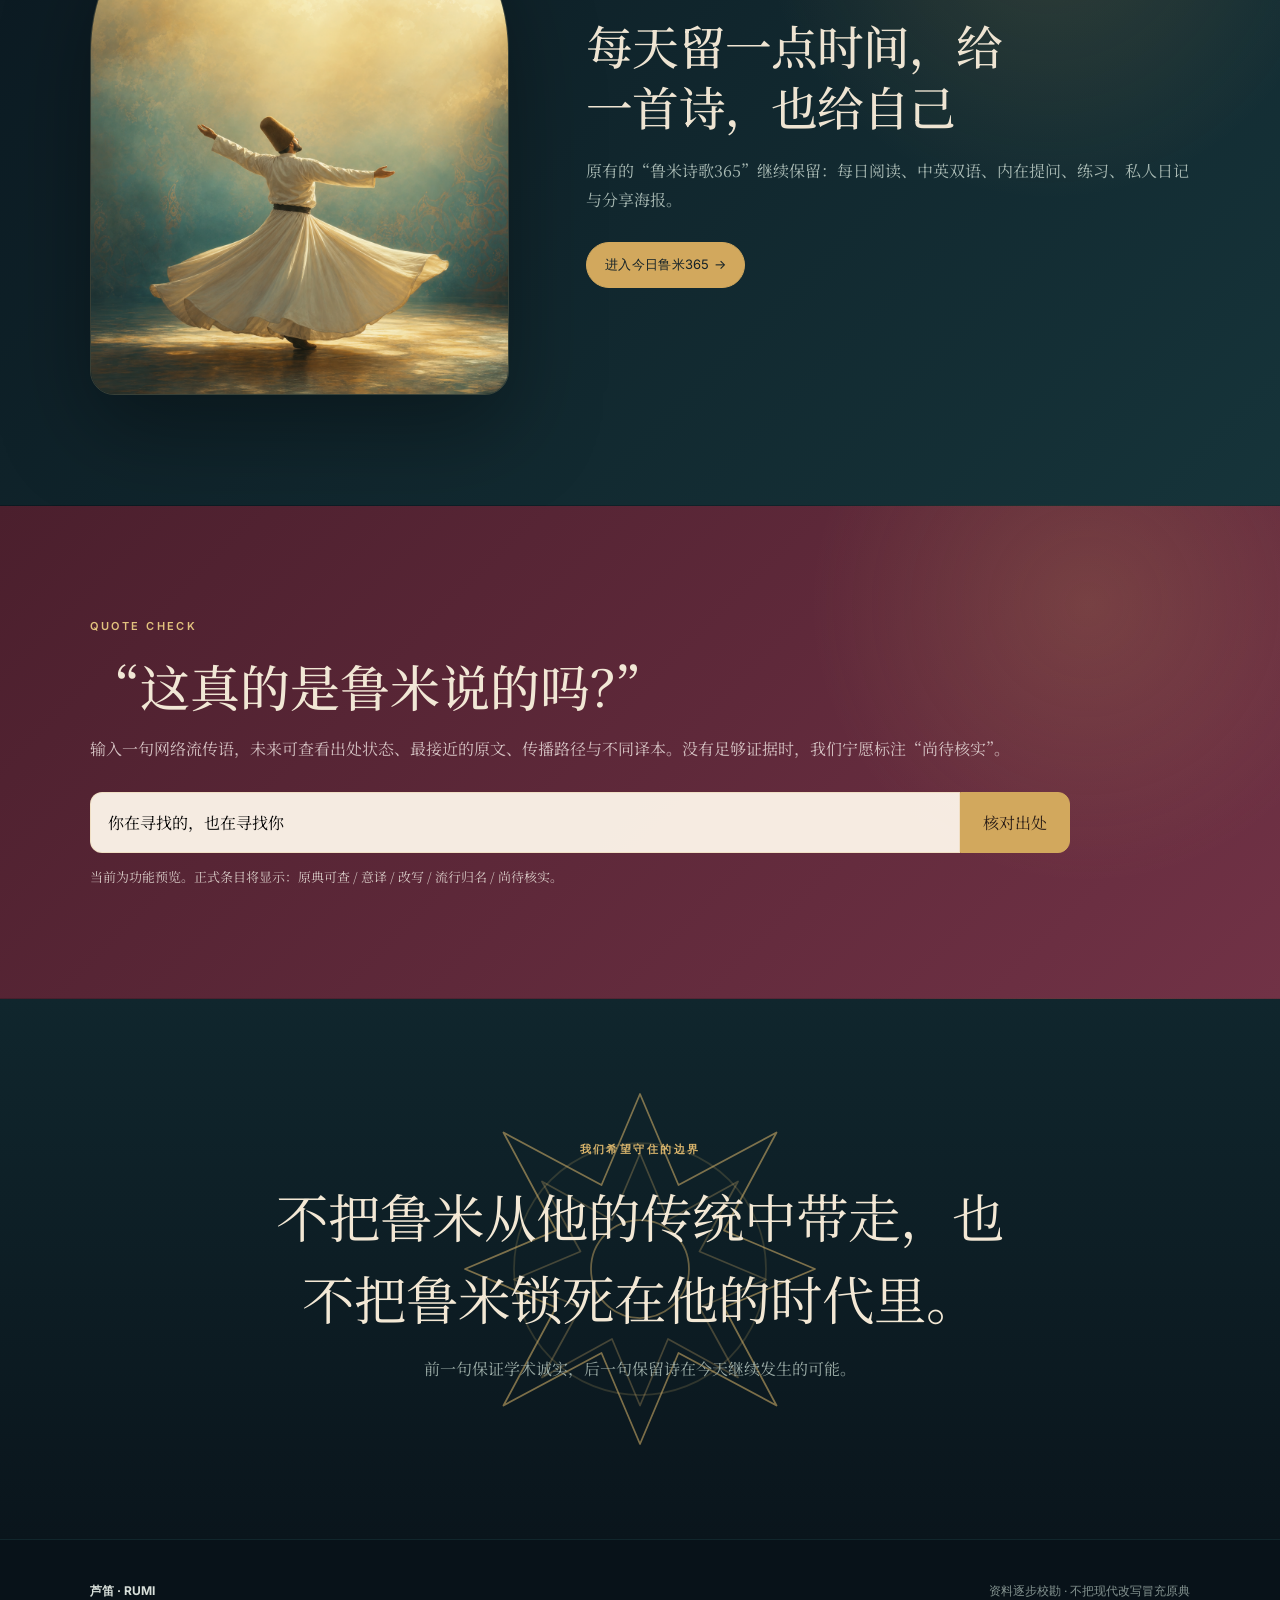
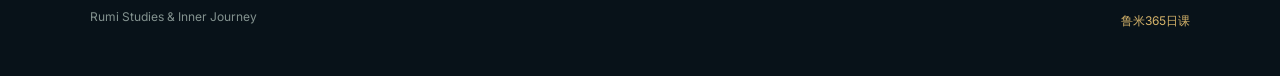
==== commit 7e0d81b9: "Design Rumi v3 night garden experience" ====
--- a/index.html
+++ b/index.html
@@ -8,10 +8,11 @@
   <link rel="icon" href="./assets/favicon.svg" type="image/svg+xml" />
   <link rel="preconnect" href="https://fonts.googleapis.com">
   <link rel="preconnect" href="https://fonts.gstatic.com" crossorigin>
-  <link href="https://fonts.googleapis.com/css2?family=Noto+Serif+SC:wght@400;500;600&family=Inter:wght@400;500;600&display=swap" rel="stylesheet">
-  <link rel="stylesheet" href="./styles.css?v=20261004-v2" />
+  <link href="https://fonts.googleapis.com/css2?family=Cormorant+Garamond:ital,wght@0,500;0,600;1,500&family=Noto+Serif+SC:wght@400;500;600&family=Inter:wght@400;500;600&display=swap" rel="stylesheet">
+  <link rel="stylesheet" href="./styles.css?v=20261004-v3" />
 </head>
-<body>
+<body class="mystic-home">
+  <div class="scroll-thread" aria-hidden="true"><span></span></div>
   <header class="site-header">
     <a class="brand" href="#top" aria-label="返回首页">
       <span class="brand-mark" aria-hidden="true"></span>
@@ -31,6 +32,14 @@
     <button class="nav-toggle" aria-expanded="false" aria-label="打开导航">☰</button>
   </header>
 
+  <aside class="journey-rail" aria-label="页面旅程">
+    <a href="#top" data-journey-section="top"><i></i><span>门槛</span></a>
+    <a href="#poem-room" data-journey-section="poem-room"><i></i><span>倾听</span></a>
+    <a href="#shams" data-journey-section="shams"><i></i><span>相遇</span></a>
+    <a href="#journey" data-journey-section="journey"><i></i><span>向内</span></a>
+    <a href="#lab" data-journey-section="lab"><i></i><span>求证</span></a>
+  </aside>
+
   <main id="top">
     <section class="hero">
       <div class="hero-title-wrap">
@@ -51,6 +60,7 @@
           <a class="btn ghost" href="./thought/">深入鲁米思想</a>
         </div>
         <p class="hero-footnote">原典优先 · 版本可追溯 · 区分直译、诗译与现代改写</p>
+        <p class="hero-whisper">进入之前，先停一秒。听见什么，就从那里开始。</p>
       </div>
 
       <figure class="hero-visual">
@@ -65,7 +75,7 @@
     <section class="section v2-portals" aria-labelledby="v2-portals-title">
       <div class="section-heading split">
         <div>
-          <p class="eyebrow">第二版 · 三条深度路径</p>
+          <p class="eyebrow">三条深度路径</p>
           <h2 class="display-title" id="v2-portals-title"><span>不只“读鲁米”，</span><span>而是进入一个完整世界</span></h2>
         </div>
         <p class="muted">传记回答“这个人怎样走到这里”，思想回答“他的观看方式如何运作”，诗歌数据库则把每个概念重新带回具体文本。</p>
@@ -327,7 +337,7 @@
         <div><span>探索</span><strong>让诗照见我的问题</strong></div>
       </div>
       <div class="database-cta">
-        <p>第二版已建立第一批 <strong>20 条可追溯诗段</strong>，覆盖《玛斯纳维》六卷，并可按卷次、意象和主题筛选。</p>
+        <p>当前已建立第一批 <strong>20 条可追溯诗段</strong>，覆盖《玛斯纳维》六卷，并可按卷次、意象和主题筛选。</p>
         <a class="btn primary" href="./poetry/">进入诗歌与意象数据库 →</a>
       </div>
     </section>
@@ -379,6 +389,6 @@
     </div>
   </footer>
 
-  <script src="./app.js?v=20261004-v2"></script>
+  <script src="./app.js?v=20261004-v3"></script>
 </body>
 </html>
--- a/styles.css
+++ b/styles.css
@@ -705,3 +705,626 @@
   footer{display:block;padding:30px 22px}
   .footer-note{margin-top:18px;text-align:left}
 }
+
+
+/* ─────────────────────────────────────────────────────────────
+   V3 · NIGHT GARDEN
+   A mystic, Persian/Seljuk-inspired experience layer.
+   Decorative language serves orientation, pause and depth;
+   long-form reading remains calm and legible.
+   ───────────────────────────────────────────────────────────── */
+:root{
+  --paper:#efe6d4;
+  --paper-deep:#e1d3bb;
+  --ink:#241f1a;
+  --muted:#6f675c;
+  --line:#cab99e;
+  --deep:#0d1a20;
+  --night:#0a141c;
+  --night-2:#11252c;
+  --lapis:#173d56;
+  --turquoise:#2e746f;
+  --pomegranate:#81384b;
+  --pomegranate-deep:#4f2031;
+  --saffron:#d2a85d;
+  --gold:#c8a05c;
+  --jade:#56766e;
+  --rust:#8d4b42;
+  --white:#fbf6ea;
+  --mist:#d9d0bd;
+  --display:"Cormorant Garamond","Noto Serif SC","Songti SC",serif;
+  --shadow:0 32px 90px rgba(19,19,15,.18);
+  --shadow-dark:0 34px 90px rgba(0,0,0,.34);
+}
+body{
+  background:
+    radial-gradient(circle at 12% 8%,rgba(210,168,93,.08),transparent 25%),
+    linear-gradient(180deg,#ece2cf 0%,#f2eadb 42%,#e7dcc8 100%);
+}
+body::selection{background:rgba(200,160,92,.28)}
+.site-header{
+  min-height:68px;
+  padding-top:13px;
+  padding-bottom:13px;
+  background:rgba(8,18,25,.88);
+  border-bottom:1px solid rgba(210,168,93,.2);
+  box-shadow:0 14px 38px rgba(0,0,0,.10);
+  color:#f4ead5;
+}
+.brand strong{color:#f5ecd9;letter-spacing:.1em}
+.brand small{color:#9fb3ae}
+.brand-mark{border-color:rgba(231,205,151,.65)}
+.brand-mark:before{background:#d7b773}
+.brand-mark:after{border-color:#78aaa0}
+.main-nav a{color:#c8d0cc}
+.main-nav a:hover{color:#f1d395}
+.main-nav .nav-accent{
+  border-color:rgba(215,183,115,.4);
+  background:rgba(215,183,115,.08);
+  color:#f1d395;
+}
+.scroll-thread{
+  position:fixed;
+  inset:0 0 auto 0;
+  z-index:80;
+  height:2px;
+  pointer-events:none;
+  background:rgba(255,255,255,.03);
+}
+.scroll-thread span{
+  display:block;
+  width:100%;
+  height:100%;
+  transform:scaleX(0);
+  transform-origin:left center;
+  background:linear-gradient(90deg,#2e746f,#d2a85d,#9d455b);
+  box-shadow:0 0 14px rgba(210,168,93,.55);
+}
+.journey-rail{
+  position:fixed;
+  z-index:26;
+  right:22px;
+  top:50%;
+  display:grid;
+  gap:9px;
+  transform:translateY(-50%);
+  padding:12px 9px;
+  border:1px solid rgba(210,168,93,.16);
+  border-radius:999px;
+  background:rgba(9,19,25,.74);
+  backdrop-filter:blur(14px);
+  box-shadow:0 16px 40px rgba(0,0,0,.16);
+}
+.journey-rail a{
+  position:relative;
+  display:flex;
+  align-items:center;
+  justify-content:flex-end;
+  gap:8px;
+  min-height:24px;
+  font:10px/1 var(--sans);
+  letter-spacing:.08em;
+  color:#81918d;
+}
+.journey-rail a i{
+  width:5px;height:5px;
+  border-radius:50%;
+  background:#73827f;
+  box-shadow:0 0 0 0 rgba(210,168,93,0);
+  transition:.25s ease;
+}
+.journey-rail a span{
+  position:absolute;
+  right:18px;
+  padding:6px 9px;
+  opacity:0;
+  pointer-events:none;
+  white-space:nowrap;
+  border:1px solid rgba(210,168,93,.18);
+  border-radius:999px;
+  background:rgba(9,19,25,.9);
+  transform:translateX(5px);
+  transition:.2s ease;
+}
+.journey-rail a:hover span,
+.journey-rail a.active span{opacity:1;transform:none}
+.journey-rail a.active{color:#f0d59b}
+.journey-rail a.active i{
+  width:8px;height:8px;
+  background:#d2a85d;
+  box-shadow:0 0 0 5px rgba(210,168,93,.12),0 0 18px rgba(210,168,93,.5);
+}
+.hero{
+  width:min(calc(100% - 32px),var(--page));
+  min-height:calc(100vh - 90px);
+  margin:16px auto 0;
+  padding:8vw 7vw 7vw;
+  overflow:hidden;
+  border:1px solid rgba(210,168,93,.18);
+  border-radius:0 0 42px 42px;
+  color:#f4ead7;
+  background:
+    linear-gradient(115deg,rgba(8,20,27,.98),rgba(12,30,37,.94) 48%,rgba(21,51,57,.9)),
+    url("./assets/mystic-arch.svg") center/cover no-repeat;
+  box-shadow:var(--shadow-dark);
+}
+.hero:before{
+  content:"";
+  position:absolute;
+  inset:0;
+  pointer-events:none;
+  background:
+    radial-gradient(circle at 78% 30%,rgba(210,168,93,.15),transparent 22%),
+    radial-gradient(circle at 18% 18%,rgba(46,116,111,.18),transparent 26%);
+}
+.hero:after{
+  left:7vw;right:7vw;
+  background:linear-gradient(90deg,transparent,rgba(210,168,93,.5),transparent);
+}
+.hero-title-wrap,.hero-copy,.hero-visual{position:relative;z-index:1}
+.hero .eyebrow{color:#d7b56f}
+.hero-title{
+  max-width:1220px;
+  color:#f6ecd7;
+  font-size:clamp(46px,5.35vw,82px);
+  line-height:1.18;
+  text-shadow:0 12px 48px rgba(0,0,0,.18);
+}
+.hero-title span:last-child{color:#e2c27f}
+.hero-lead{color:#c8d2cc;font-size:19px;line-height:1.92}
+.hero-actions{gap:12px}
+.hero .btn{
+  border-color:rgba(231,208,158,.42);
+  color:#eadfc8;
+  backdrop-filter:blur(8px);
+}
+.hero .btn.primary{
+  color:#142126;
+  border-color:#d2a85d;
+  background:linear-gradient(135deg,#e0bd75,#c7984c);
+  box-shadow:0 10px 28px rgba(210,168,93,.18);
+}
+.hero .btn.ghost{background:rgba(255,255,255,.035)}
+.hero .btn:hover{
+  transform:translateY(-2px);
+  border-color:rgba(239,210,148,.78);
+  box-shadow:0 12px 30px rgba(0,0,0,.14);
+}
+.hero-footnote{color:#899a95}
+.hero-whisper{
+  margin:28px 0 0;
+  max-width:430px;
+  padding-top:17px;
+  border-top:1px solid rgba(210,168,93,.22);
+  color:#d4c3a4;
+  font-size:15px;
+  font-style:italic;
+  letter-spacing:.04em;
+}
+.hero-visual{
+  min-height:480px;
+  border:1px solid rgba(227,199,139,.34);
+  border-radius:220px 220px 26px 26px;
+  background:
+    radial-gradient(circle at 50% 43%,rgba(210,168,93,.15),transparent 36%),
+    rgba(6,17,23,.54);
+  box-shadow:0 30px 70px rgba(0,0,0,.28),inset 0 0 0 1px rgba(255,255,255,.04);
+}
+.hero-visual:before{
+  content:"";
+  position:absolute;
+  inset:8% 8% 20%;
+  z-index:1;
+  pointer-events:none;
+  background:url("./assets/mystic-rosette.svg") center/58% no-repeat;
+  opacity:.18;
+  animation:mystic-turn 48s linear infinite;
+}
+.hero-visual img{
+  position:relative;
+  z-index:2;
+  height:100%;
+  min-height:480px;
+  object-fit:cover;
+  opacity:.84;
+  mix-blend-mode:screen;
+  filter:sepia(.22) saturate(.75) contrast(1.05);
+}
+.hero-visual figcaption{
+  z-index:3;
+  left:26px;right:26px;bottom:24px;
+  color:#d9cfbc;
+  border:1px solid rgba(210,168,93,.18);
+  background:rgba(7,19,25,.72);
+}
+.hero-visual figcaption span{color:#d8b36a}
+.section{position:relative}
+.section-heading h2,.method-copy h2,.daily-copy h2,
+.principle-title,.poem-card blockquote{
+  text-wrap:balance;
+}
+.eyebrow{
+  color:#8f4a44;
+  letter-spacing:.22em;
+}
+.v2-portals{
+  margin-top:22px;
+  padding-top:124px;
+  padding-bottom:124px;
+  overflow:hidden;
+  color:#eee4d1;
+  background:
+    url("./assets/mystic-arch.svg") 110% 54%/680px auto no-repeat,
+    linear-gradient(145deg,#0b1820,#10272d 62%,#143136);
+}
+.v2-portals:before{
+  content:"";
+  position:absolute;
+  width:440px;height:440px;
+  left:-170px;bottom:-230px;
+  border-radius:50%;
+  background:radial-gradient(circle,rgba(129,56,75,.2),transparent 68%);
+}
+.v2-portals .section-heading h2{color:#f4ead7}
+.v2-portals .muted{color:#b8c4bf}
+.v2-portals .eyebrow{color:#d5b46e}
+.portal-grid{gap:18px}
+.portal-card{
+  position:relative;
+  min-height:550px;
+  border-color:rgba(216,185,116,.18);
+  border-radius:180px 180px 24px 24px;
+  color:#ece3d0;
+  background:linear-gradient(180deg,rgba(255,255,255,.055),rgba(255,255,255,.025));
+  box-shadow:0 20px 48px rgba(0,0,0,.12);
+}
+.portal-card:before{
+  content:"✦";
+  position:absolute;
+  z-index:3;
+  top:18px;left:50%;
+  width:30px;height:30px;
+  display:grid;place-items:center;
+  transform:translateX(-50%);
+  border:1px solid rgba(217,180,107,.38);
+  border-radius:50%;
+  color:#d7b46b;
+  background:#10242b;
+  font-size:11px;
+}
+.portal-card:hover{
+  transform:translateY(-7px);
+  border-color:rgba(216,185,116,.5);
+  box-shadow:0 30px 70px rgba(0,0,0,.22);
+}
+.portal-card figure{
+  border-bottom-color:rgba(216,185,116,.15);
+  background:#13262c;
+}
+.portal-card figure img{filter:saturate(.82) contrast(1.03)}
+.portal-card>div{padding:28px 26px 30px}
+.portal-card span{color:#d8b36b}
+.portal-card h3{font-size:30px;color:#f5ecd9}
+.portal-card p{color:#bec9c4;line-height:1.8}
+.portal-card strong{color:#e2c584}
+.today{
+  padding-top:128px;
+  padding-bottom:128px;
+}
+.today:before{
+  content:"";
+  position:absolute;
+  width:290px;height:290px;
+  right:3vw;top:64px;
+  background:url("./assets/mystic-rosette.svg") center/contain no-repeat;
+  opacity:.12;
+  pointer-events:none;
+}
+.poem-card{
+  position:relative;
+  overflow:hidden;
+  padding:52px;
+  border-color:#c9b18a;
+  border-radius:32px 32px 14px 14px;
+  background:
+    linear-gradient(90deg,rgba(199,160,92,.06),transparent 20%,transparent 80%,rgba(46,116,111,.045)),
+    #f9f2e4;
+  box-shadow:0 24px 70px rgba(77,56,31,.10);
+}
+.poem-card:after{
+  content:"";
+  position:absolute;
+  right:-40px;bottom:-70px;
+  width:220px;height:220px;
+  background:url("./assets/mystic-rosette.svg") center/contain no-repeat;
+  opacity:.085;
+}
+.poem-card blockquote{
+  position:relative;
+  z-index:1;
+  color:#2a302e;
+  font-size:clamp(34px,4vw,56px);
+}
+.poem-card blockquote:before{
+  content:"“";
+  position:absolute;
+  left:-14px;top:-54px;
+  color:rgba(129,56,75,.16);
+  font-family:var(--display);
+  font-size:110px;
+  line-height:1;
+}
+.tab-btn{border-color:#c8b594}
+.tab-btn.active{
+  border-color:#15323b;
+  background:#15323b;
+  color:#f2e7d1;
+}
+.method-section{
+  overflow:hidden;
+  color:#eee6d5;
+  background:
+    linear-gradient(115deg,rgba(14,36,42,.98),rgba(19,54,56,.95)),
+    url("./assets/mystic-arch.svg") left center/620px auto no-repeat;
+}
+.method-section .eyebrow{color:#d8b36b}
+.method-section .method-list{border-top-color:rgba(231,209,161,.18)}
+.method-section .method-list article{border-bottom-color:rgba(231,209,161,.13)}
+.method-section .method-list article>span{color:#d2a85d}
+.method-section .method-list p{color:#aebcb7}
+.method-visual{
+  border-color:rgba(216,180,107,.23);
+  border-radius:180px 180px 22px 22px;
+  background:#0e2027;
+  box-shadow:var(--shadow-dark);
+}
+.meet-section{
+  background:
+    radial-gradient(circle at 85% 22%,rgba(46,116,111,.09),transparent 22%),
+    transparent;
+}
+.route-figure img{
+  border-color:#c7b28d;
+  border-radius:150px 150px 20px 20px;
+  background:#f8f0e2;
+}
+.timeline{position:relative;border-top-color:#c5b18f}
+.timeline:before{
+  content:"";
+  position:absolute;
+  left:50%;top:0;bottom:0;
+  width:1px;
+  background:linear-gradient(#c5b18f,rgba(197,177,143,.15));
+}
+.timeline article{position:relative;border-bottom-color:#cbbba0}
+.timeline article:before{
+  content:"";
+  position:absolute;
+  top:31px;
+  width:7px;height:7px;
+  border:1px solid #a27c43;
+  border-radius:50%;
+  background:#f3eadb;
+  box-shadow:0 0 0 4px rgba(162,124,67,.08);
+}
+.timeline article:nth-child(odd):before{right:-4px}
+.timeline article:nth-child(even):before{left:-4px}
+.shams-section{
+  overflow:hidden;
+  background:
+    radial-gradient(circle at 78% 24%,rgba(164,73,91,.24),transparent 26%),
+    radial-gradient(circle at 18% 70%,rgba(210,168,93,.12),transparent 28%),
+    linear-gradient(145deg,#0a151c,#1c2530 48%,#341c29);
+}
+.shams-section:after{
+  content:"";
+  position:absolute;
+  width:420px;height:420px;
+  right:-90px;bottom:-160px;
+  background:url("./assets/mystic-rosette.svg") center/contain no-repeat;
+  opacity:.12;
+}
+.shams-art{
+  border-color:rgba(229,194,126,.2);
+  border-radius:190px 190px 24px 24px;
+  box-shadow:0 26px 70px rgba(0,0,0,.26);
+}
+.shams-copy .eyebrow{color:#d7b36c}
+.shams-questions p{border-bottom-color:rgba(232,205,151,.14)}
+.theme-grid{
+  gap:8px;
+  border:0;
+  background:transparent;
+}
+.theme-grid button{
+  position:relative;
+  overflow:hidden;
+  border:1px solid #cbb99a;
+  border-radius:18px;
+  background:rgba(248,240,226,.68);
+}
+.theme-grid button:after{
+  content:"";
+  position:absolute;
+  width:54px;height:54px;
+  right:-20px;bottom:-20px;
+  border:1px solid rgba(166,126,66,.18);
+  transform:rotate(45deg);
+}
+.theme-grid button:hover,.theme-grid button.active{
+  border-color:#a38451;
+  background:#faf3e5;
+  box-shadow:0 14px 32px rgba(80,55,25,.08);
+  transform:translateY(-2px);
+}
+.journey{
+  color:#efe6d5;
+  background:
+    radial-gradient(circle at 75% 30%,rgba(46,116,111,.22),transparent 24%),
+    radial-gradient(circle at 18% 78%,rgba(129,56,75,.18),transparent 27%),
+    linear-gradient(145deg,#0d1c24,#102a31);
+}
+.journey .eyebrow{color:#d5b36a}
+.journey .section-heading>p:not(.eyebrow){color:#a7b7b1}
+.journey-grid article{
+  border-color:rgba(217,181,109,.18);
+  border-radius:24px;
+  background:rgba(255,255,255,.035);
+  backdrop-filter:blur(8px);
+}
+.journey-grid small{color:#d8b46c}
+.journey-grid p{color:#aebbb7}
+.journey-grid a{border-bottom-color:#d8b46c;color:#e4c98e}
+.journey-detail{
+  border-color:rgba(217,181,109,.18);
+  background:rgba(255,255,255,.045);
+  box-shadow:inset 0 1px 0 rgba(255,255,255,.03);
+}
+.journey-detail .label{color:#d5b36a}
+.journey-detail li{border-bottom-color:rgba(218,191,137,.12)}
+.lab{background:#f3eadb}
+.lab-grid article{border-top-color:#b99d70}
+.research-rules{
+  position:relative;
+  overflow:hidden;
+  border:1px solid rgba(217,181,109,.18);
+  background:linear-gradient(145deg,#11282e,#17383b);
+  box-shadow:0 24px 54px rgba(19,41,43,.14);
+}
+.research-rules:after{
+  content:"";
+  position:absolute;
+  width:190px;height:190px;
+  right:-70px;bottom:-72px;
+  background:url("./assets/mystic-rosette.svg") center/contain no-repeat;
+  opacity:.12;
+}
+.data-card{border-color:#c7b28d;border-radius:22px}
+.data-card div{border-color:#d1c0a4;background:rgba(255,255,255,.15)}
+.database-cta{
+  border:1px solid rgba(217,181,109,.18);
+  border-radius:22px;
+  background:linear-gradient(135deg,#10252d,#153840);
+}
+.database-cta .btn{
+  border-color:#d3ae68;
+  background:#d3ae68;
+}
+.daily-portal{
+  color:#eee4d2;
+  background:
+    radial-gradient(circle at 82% 20%,rgba(210,168,93,.17),transparent 24%),
+    linear-gradient(135deg,#0b1820,#16343a);
+}
+.daily-portal .eyebrow{color:#d7b46d}
+.daily-copy>p:not(.eyebrow){color:#a9bab4}
+.daily-image{
+  border:1px solid rgba(218,183,110,.2);
+  border-radius:180px 180px 24px 24px;
+  box-shadow:var(--shadow-dark);
+}
+.daily-copy .btn.primary{
+  border-color:#d2a85d;
+  background:#d2a85d;
+  color:#142228;
+}
+.quote-check{
+  color:#f1e7d5;
+  background:
+    radial-gradient(circle at 85% 20%,rgba(210,168,93,.17),transparent 24%),
+    linear-gradient(135deg,#4b1f2d,#713246);
+}
+.quote-check .eyebrow{color:#e2c27e}
+.quote-check p{color:#d5c2c3}
+.mock-search input{
+  border-color:rgba(233,206,153,.4);
+  background:rgba(255,248,236,.94);
+}
+.mock-search button{
+  border-color:#d2a85d;
+  background:#d2a85d;
+  color:#2a1d16;
+}
+.quote-result{color:#d7c9c5}
+.principles{
+  overflow:hidden;
+  color:#efe6d6;
+  background:
+    url("./assets/mystic-rosette.svg") center/420px auto no-repeat,
+    linear-gradient(180deg,#10262d,#0a151c);
+}
+.principles .eyebrow{color:#d7b36b}
+.principle-title{
+  position:relative;
+  z-index:1;
+  max-width:1180px;
+  margin-inline:auto;
+  color:#f3e8d5;
+}
+.principles>p:last-child{color:#99aaa5}
+footer{
+  color:#d7ded9;
+  background:#081219;
+}
+footer p{color:#83928f}
+.footer-note a{color:#d5b36a}
+[data-reveal]{
+  opacity:0;
+  transform:translateY(22px);
+  transition:opacity .7s ease,transform .7s cubic-bezier(.22,.8,.22,1);
+}
+[data-reveal].in-view{opacity:1;transform:none}
+@keyframes mystic-turn{to{transform:rotate(360deg)}}
+@media(max-width:1100px){
+  .journey-rail{display:none}
+}
+@media(max-width:900px){
+  .site-header{background:rgba(8,18,25,.96)}
+  .main-nav{
+    background:#0c1b22;
+    border-bottom-color:rgba(210,168,93,.18);
+  }
+  .main-nav a{color:#d8e0dc}
+  .nav-toggle{
+    color:#f0e5cf;
+    background:#10252d;
+    border-color:rgba(210,168,93,.28);
+  }
+  .hero{
+    width:calc(100% - 20px);
+    margin-top:10px;
+    border-radius:0 0 28px 28px;
+    padding-top:82px;
+  }
+  .hero-visual{
+    min-height:420px;
+    border-radius:160px 160px 22px 22px;
+  }
+  .hero-visual img{min-height:420px}
+  .portal-card{border-radius:120px 120px 22px 22px}
+  .timeline:before,.timeline article:before{display:none}
+}
+@media(max-width:620px){
+  .hero{
+    padding:68px 22px 52px;
+    background:
+      linear-gradient(145deg,rgba(7,18,24,.98),rgba(14,41,45,.95)),
+      url("./assets/mystic-arch.svg") center/cover no-repeat;
+  }
+  .hero-title{font-size:36px;line-height:1.36}
+  .hero-title span{white-space:normal}
+  .hero-lead{overflow-wrap:anywhere}
+  .hero-whisper{font-size:14px}
+  .hero-visual{min-height:360px;border-radius:130px 130px 18px 18px}
+  .hero-visual img{min-height:360px}
+  .v2-portals{margin-top:12px;padding-top:88px;padding-bottom:88px}
+  .portal-card{border-radius:92px 92px 18px 18px}
+  .portal-card figure img{aspect-ratio:1/1.05}
+  .poem-card{padding:30px 22px;border-radius:24px 24px 12px 12px}
+  .today:before{width:170px;height:170px;right:-45px}
+  .daily-image,.method-visual,.shams-art,.route-figure img{border-radius:96px 96px 18px 18px}
+}
+@media(prefers-reduced-motion:reduce){
+  .hero-visual:before{animation:none}
+  [data-reveal]{opacity:1;transform:none;transition:none}
+}
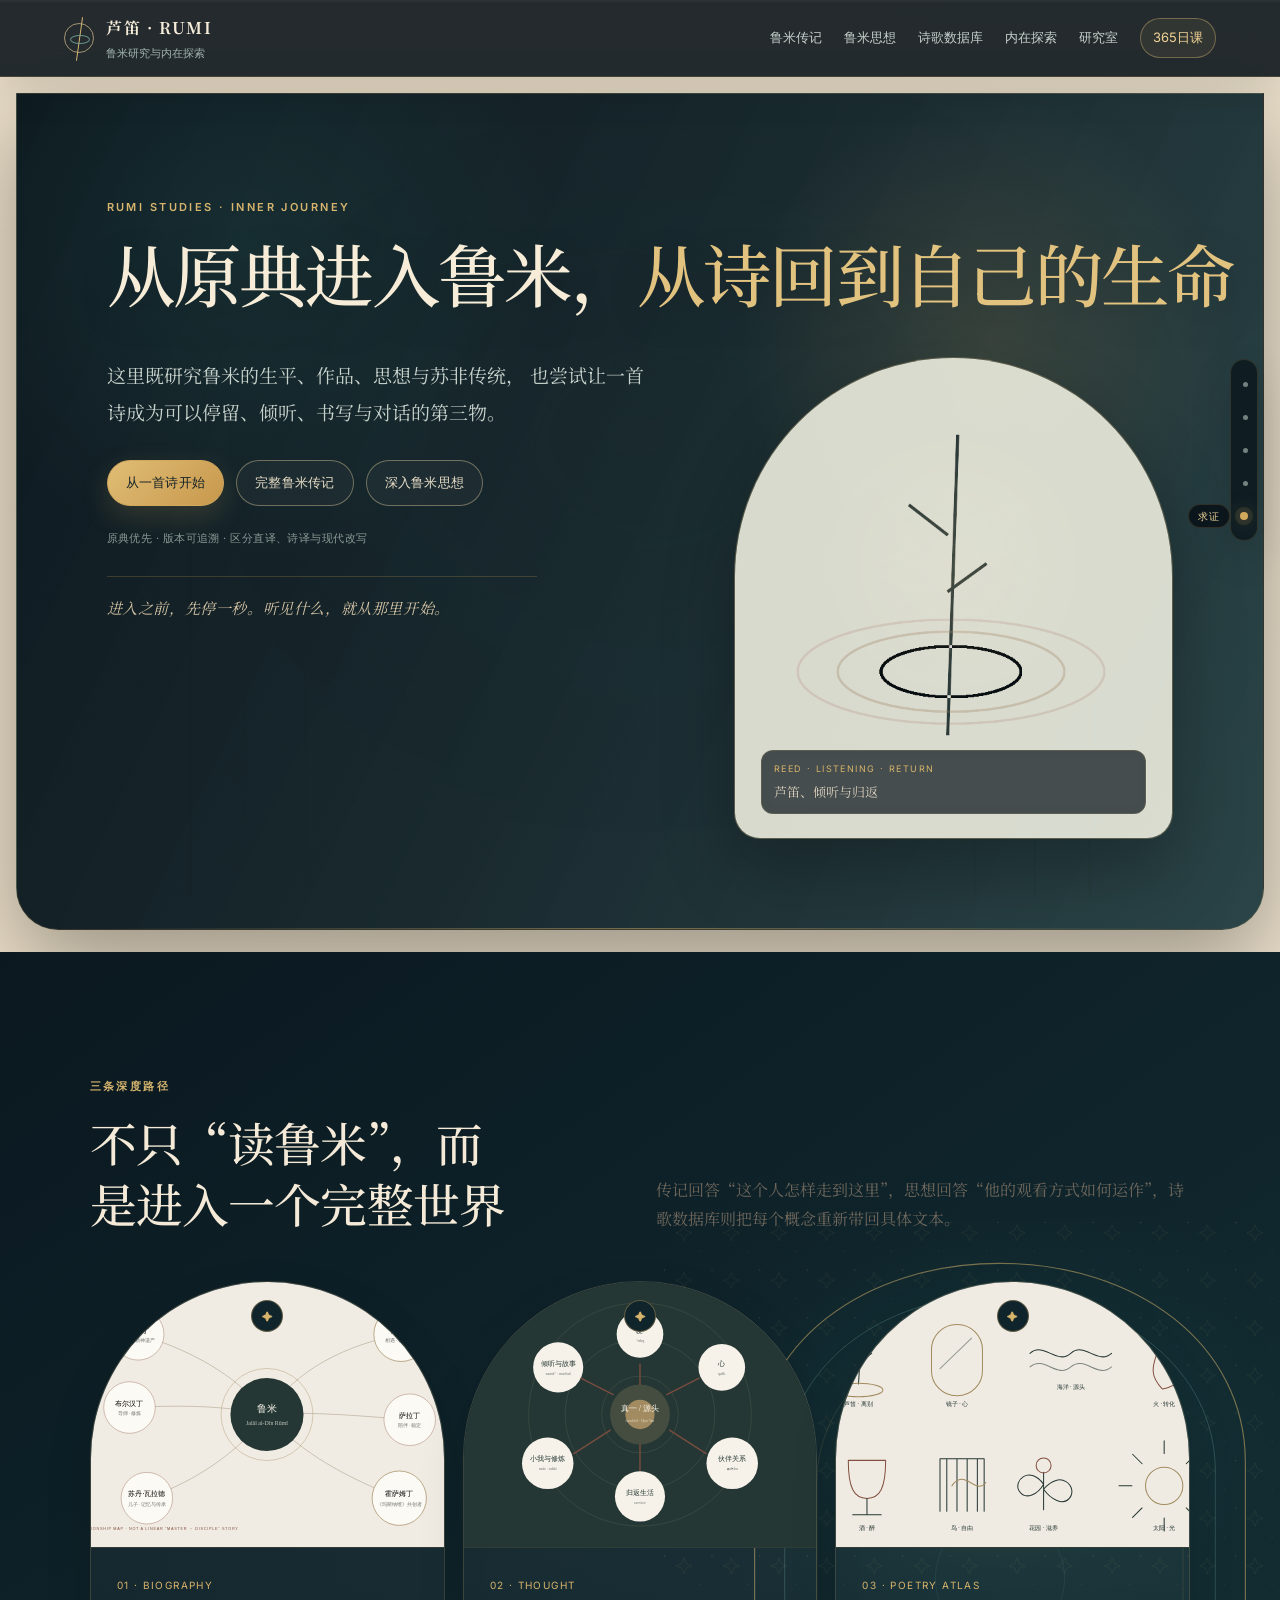
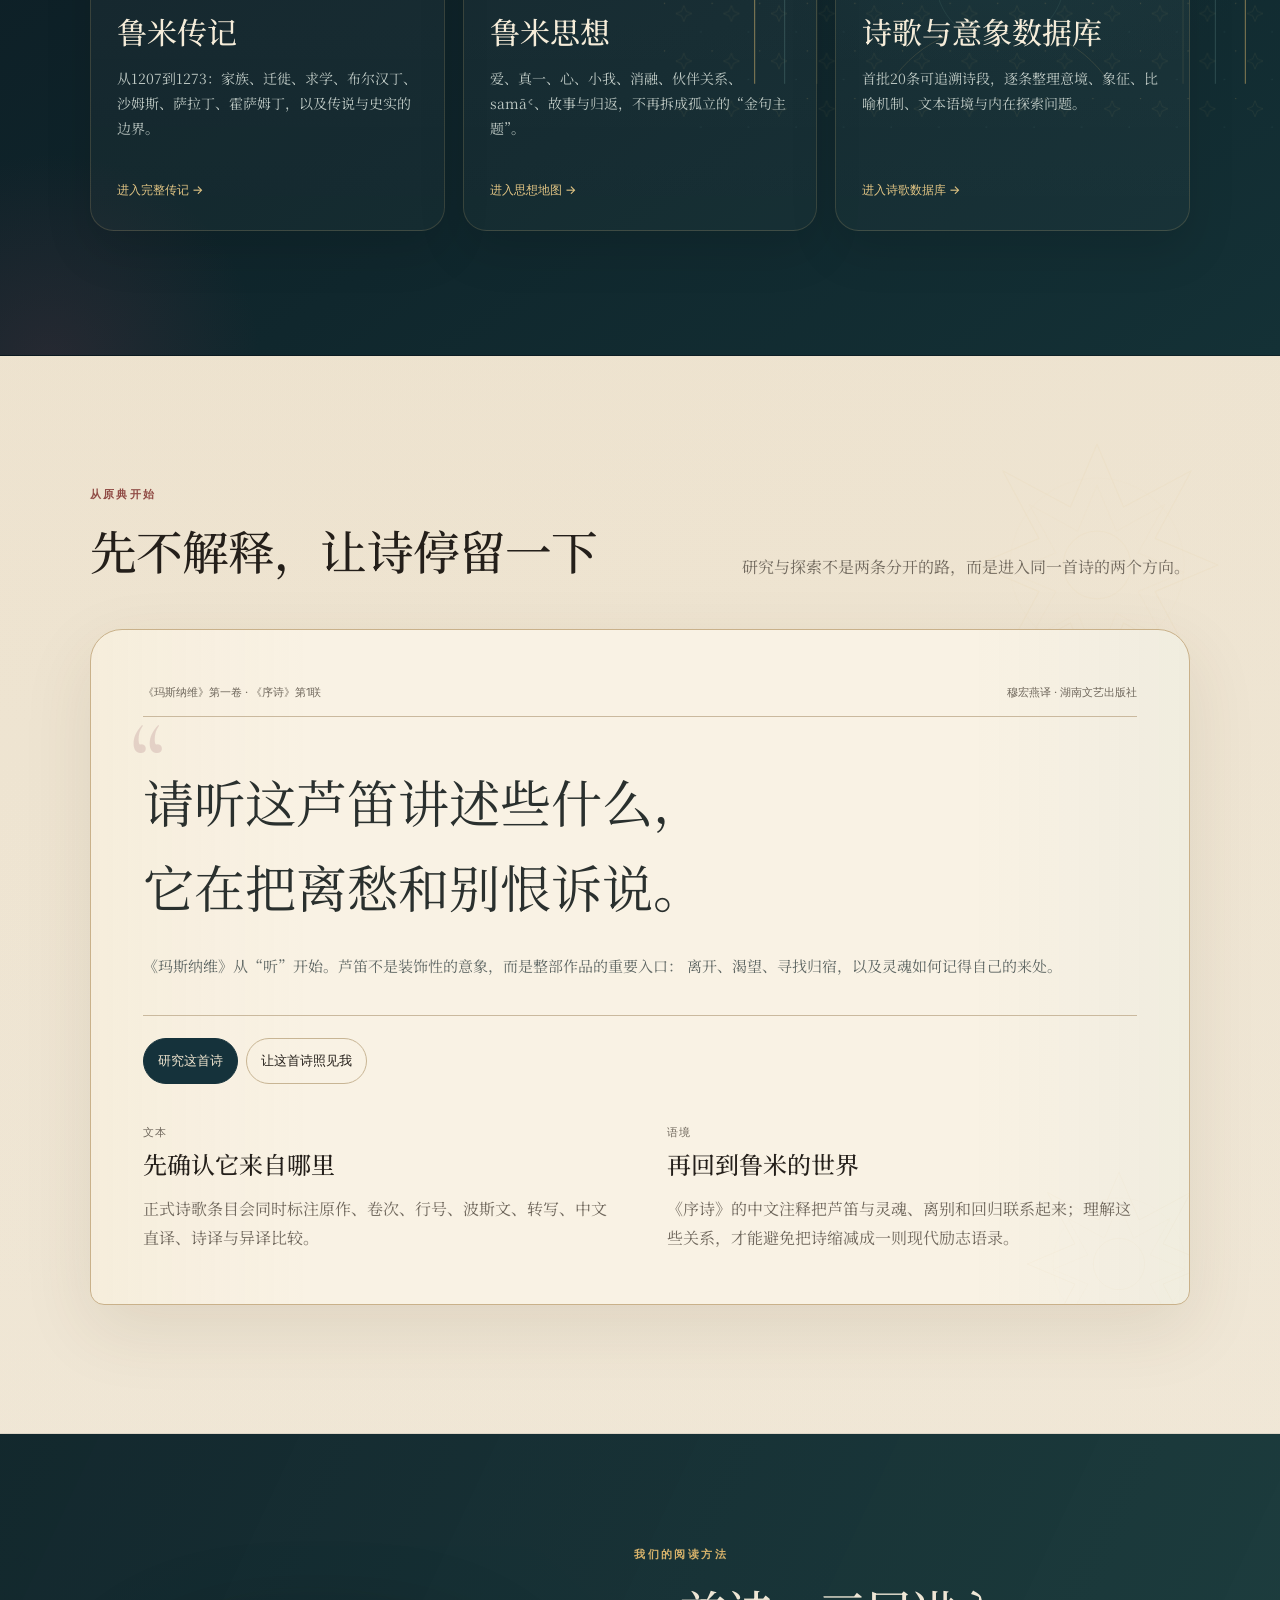
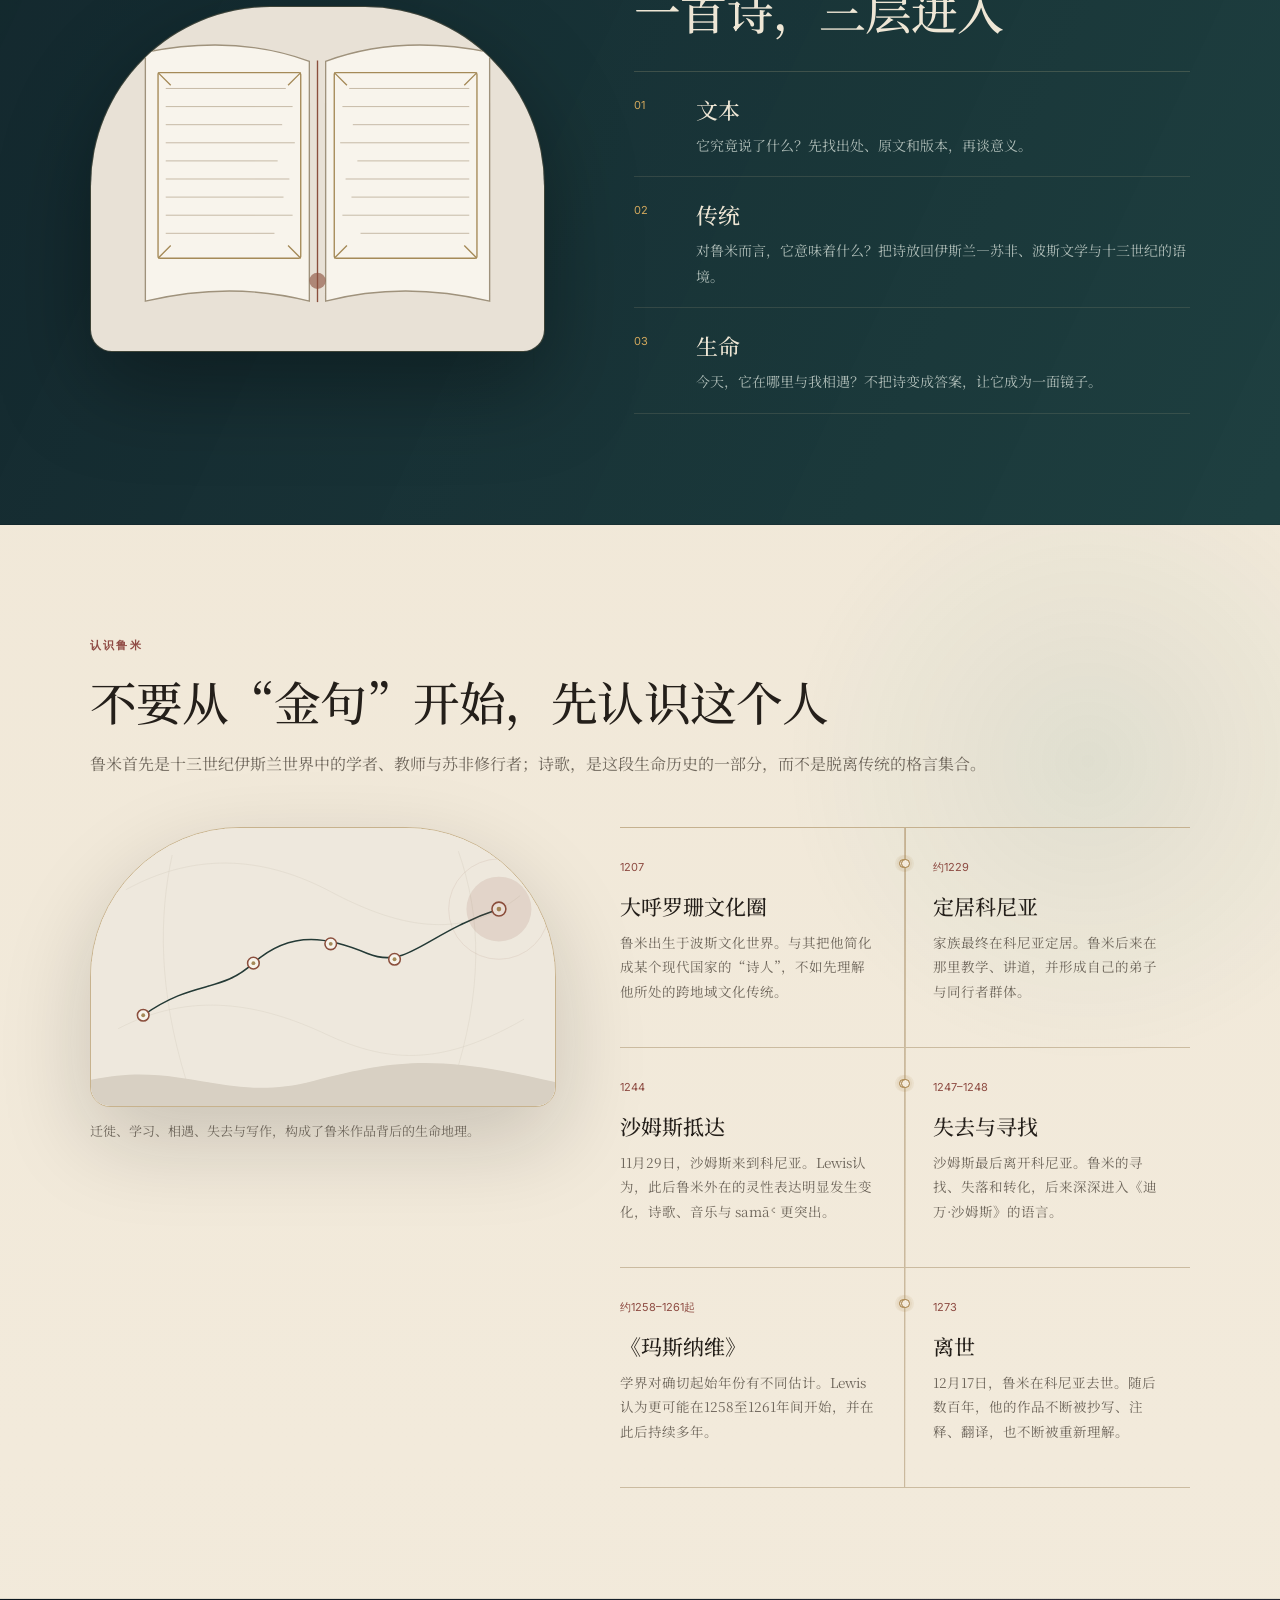
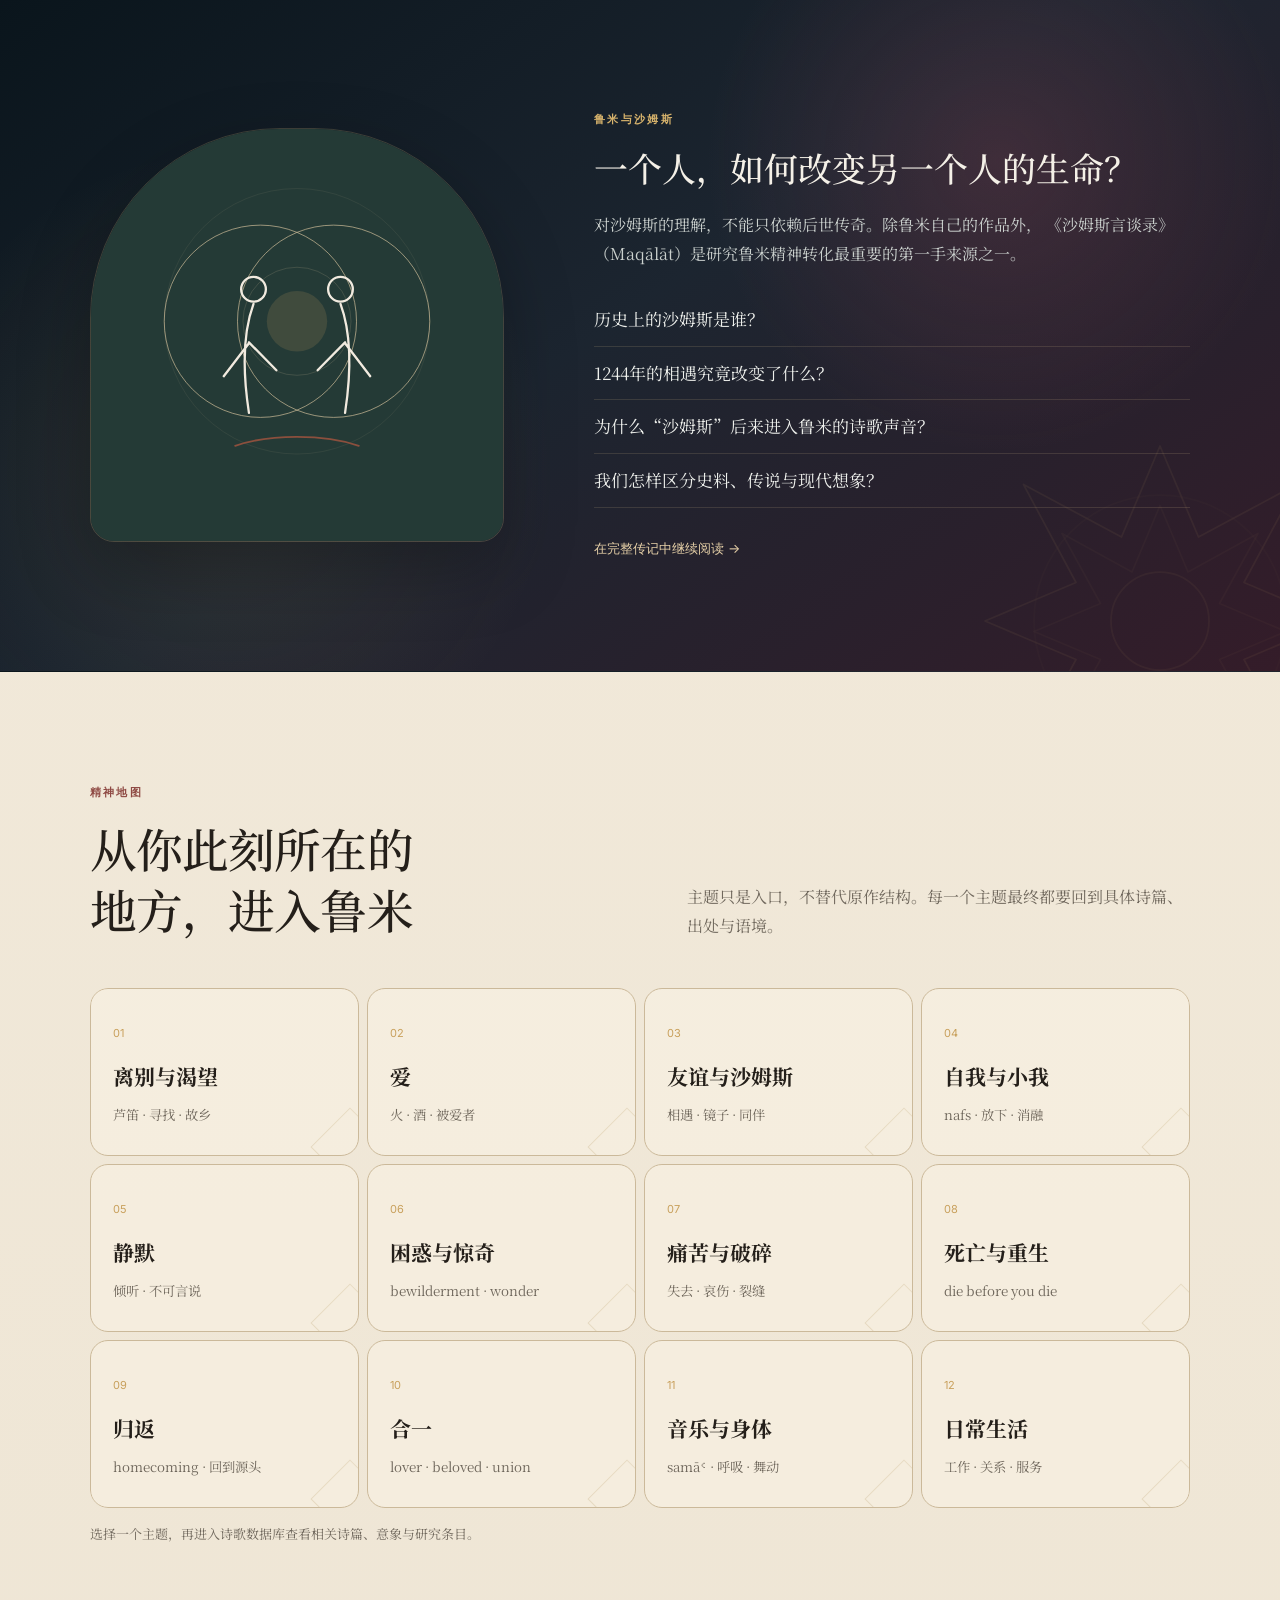
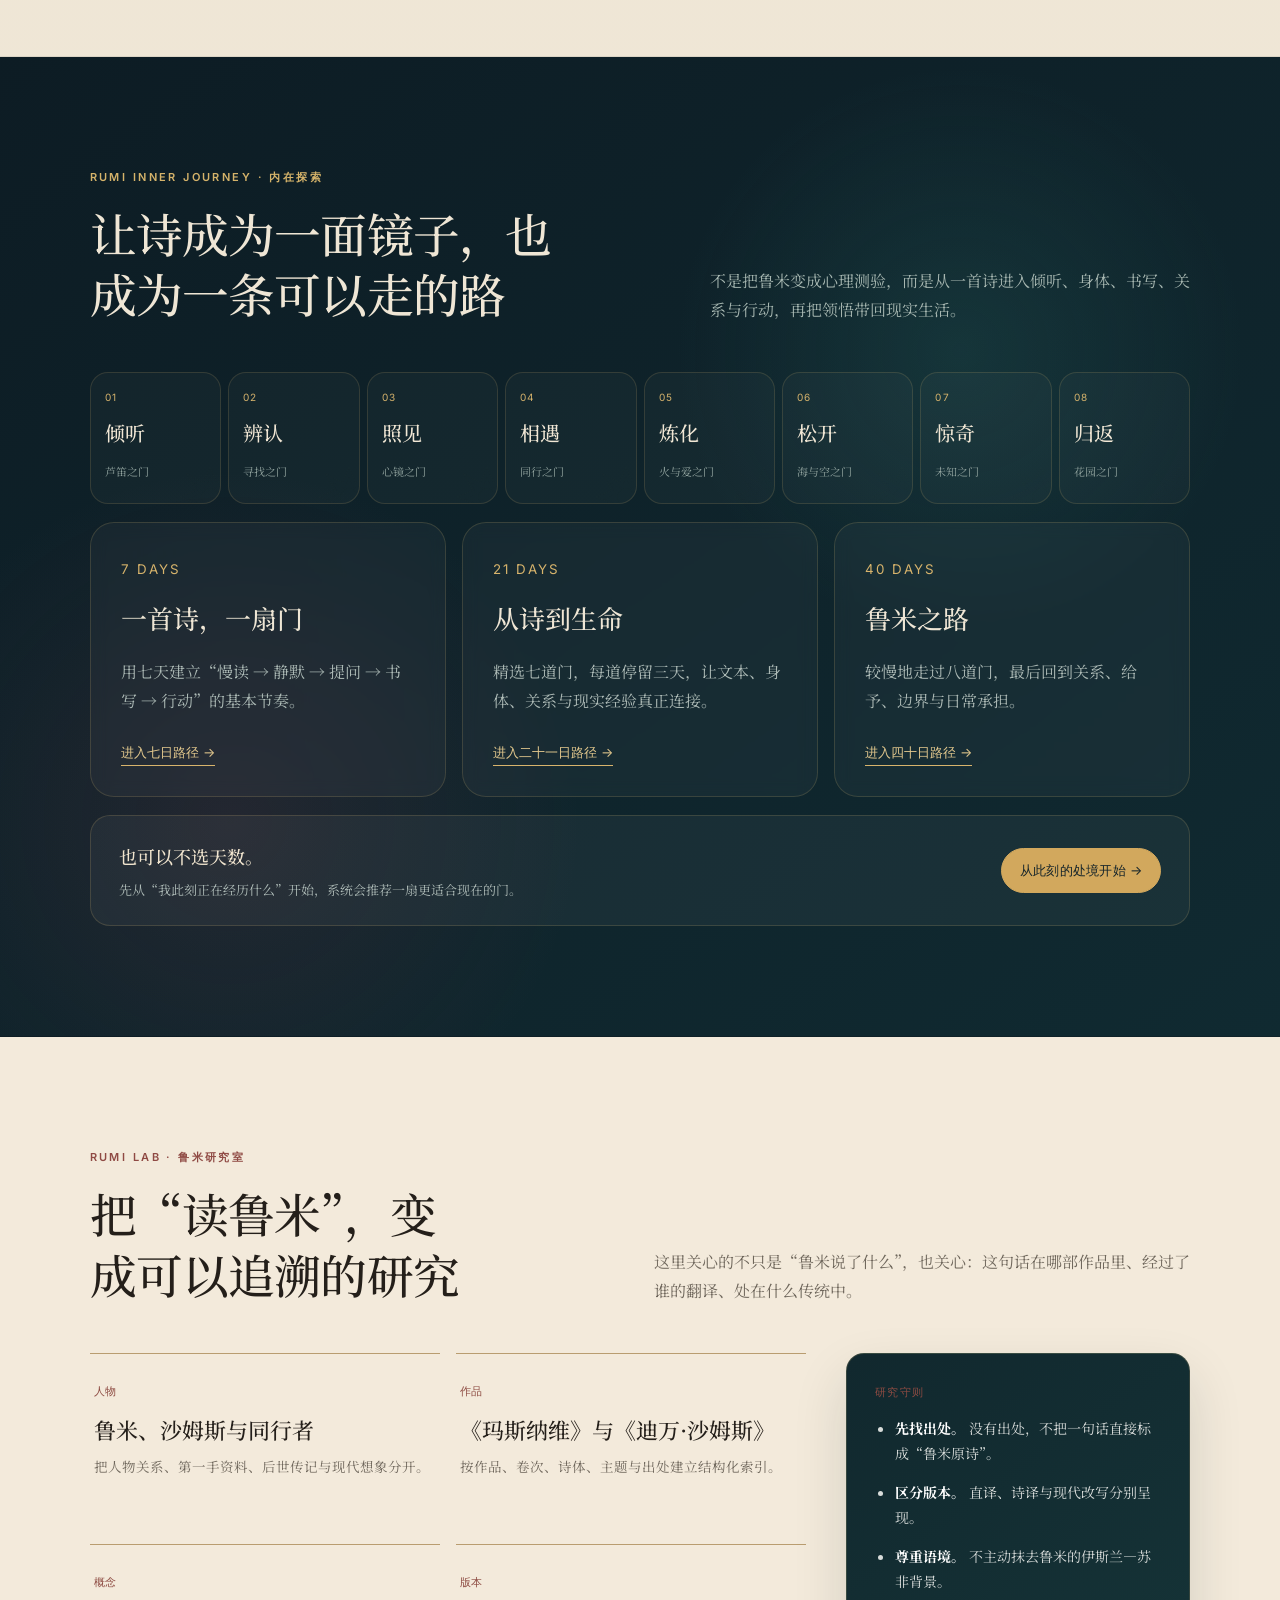
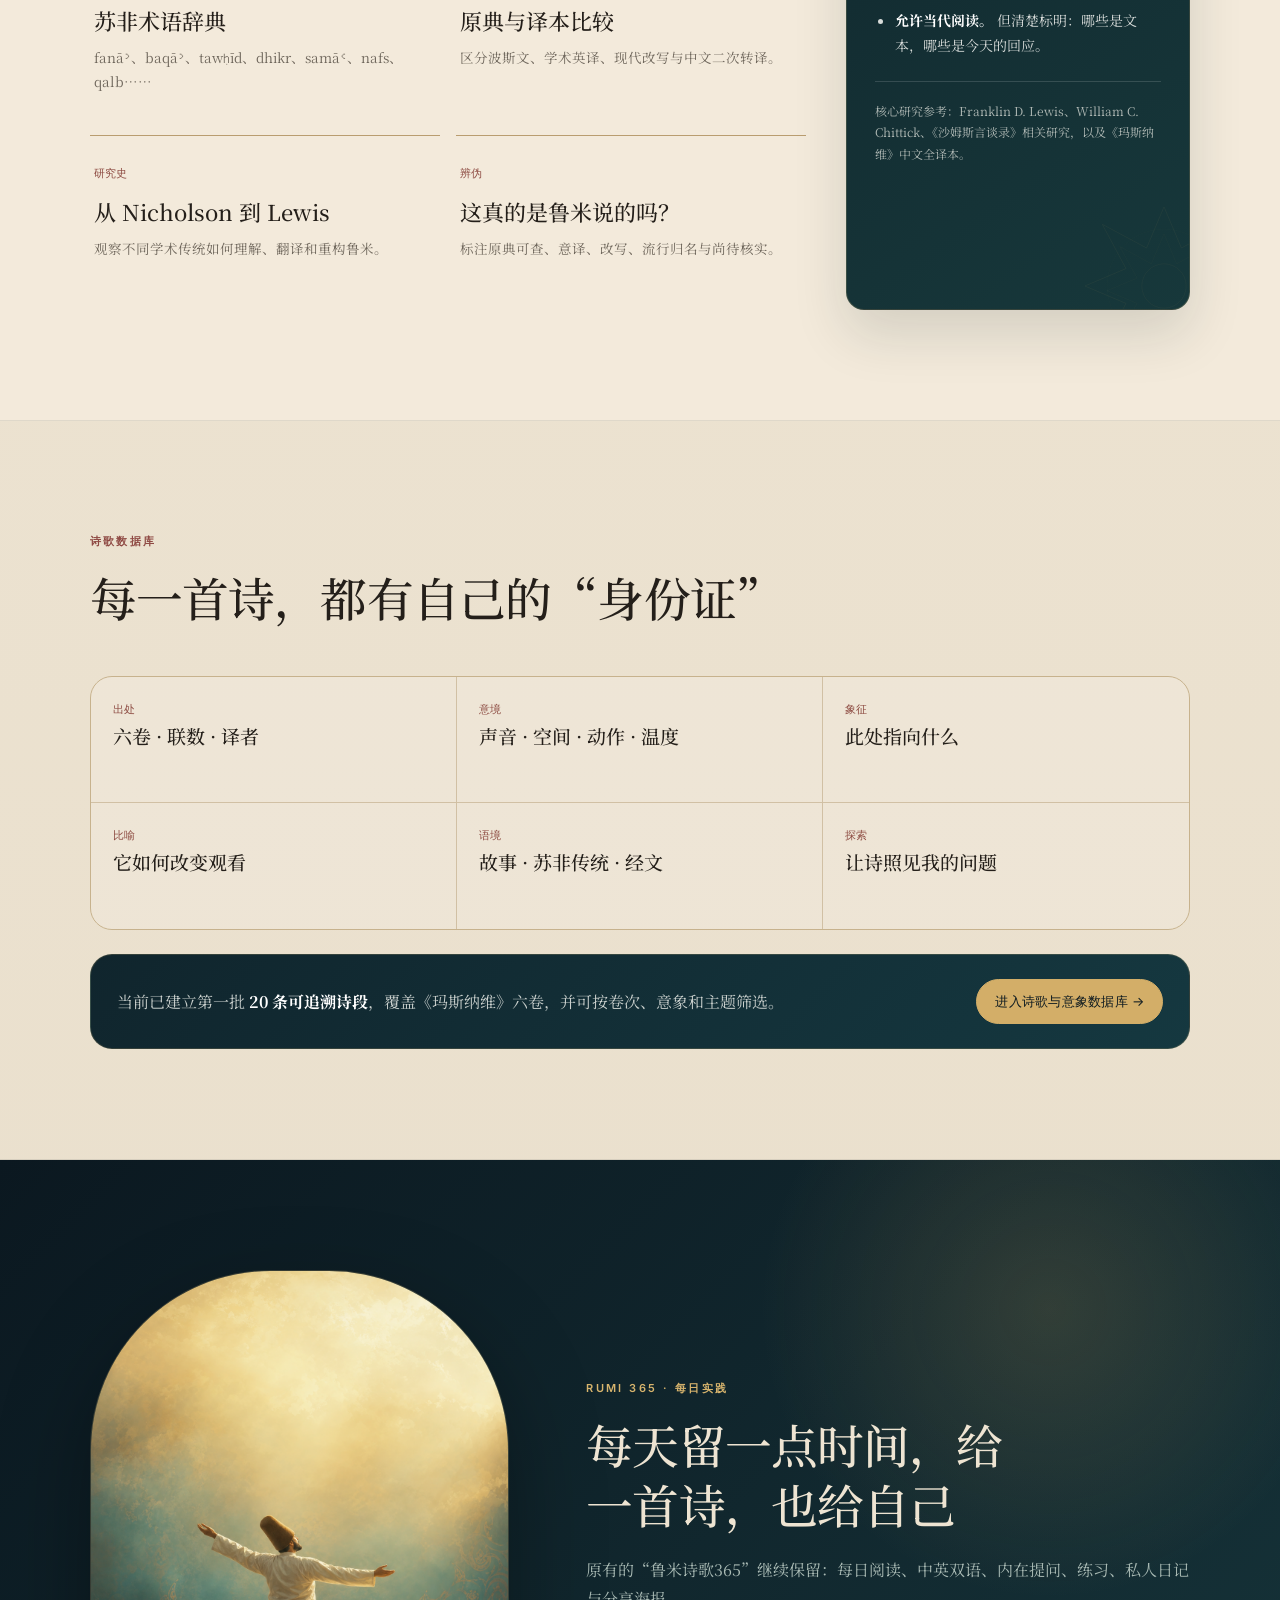
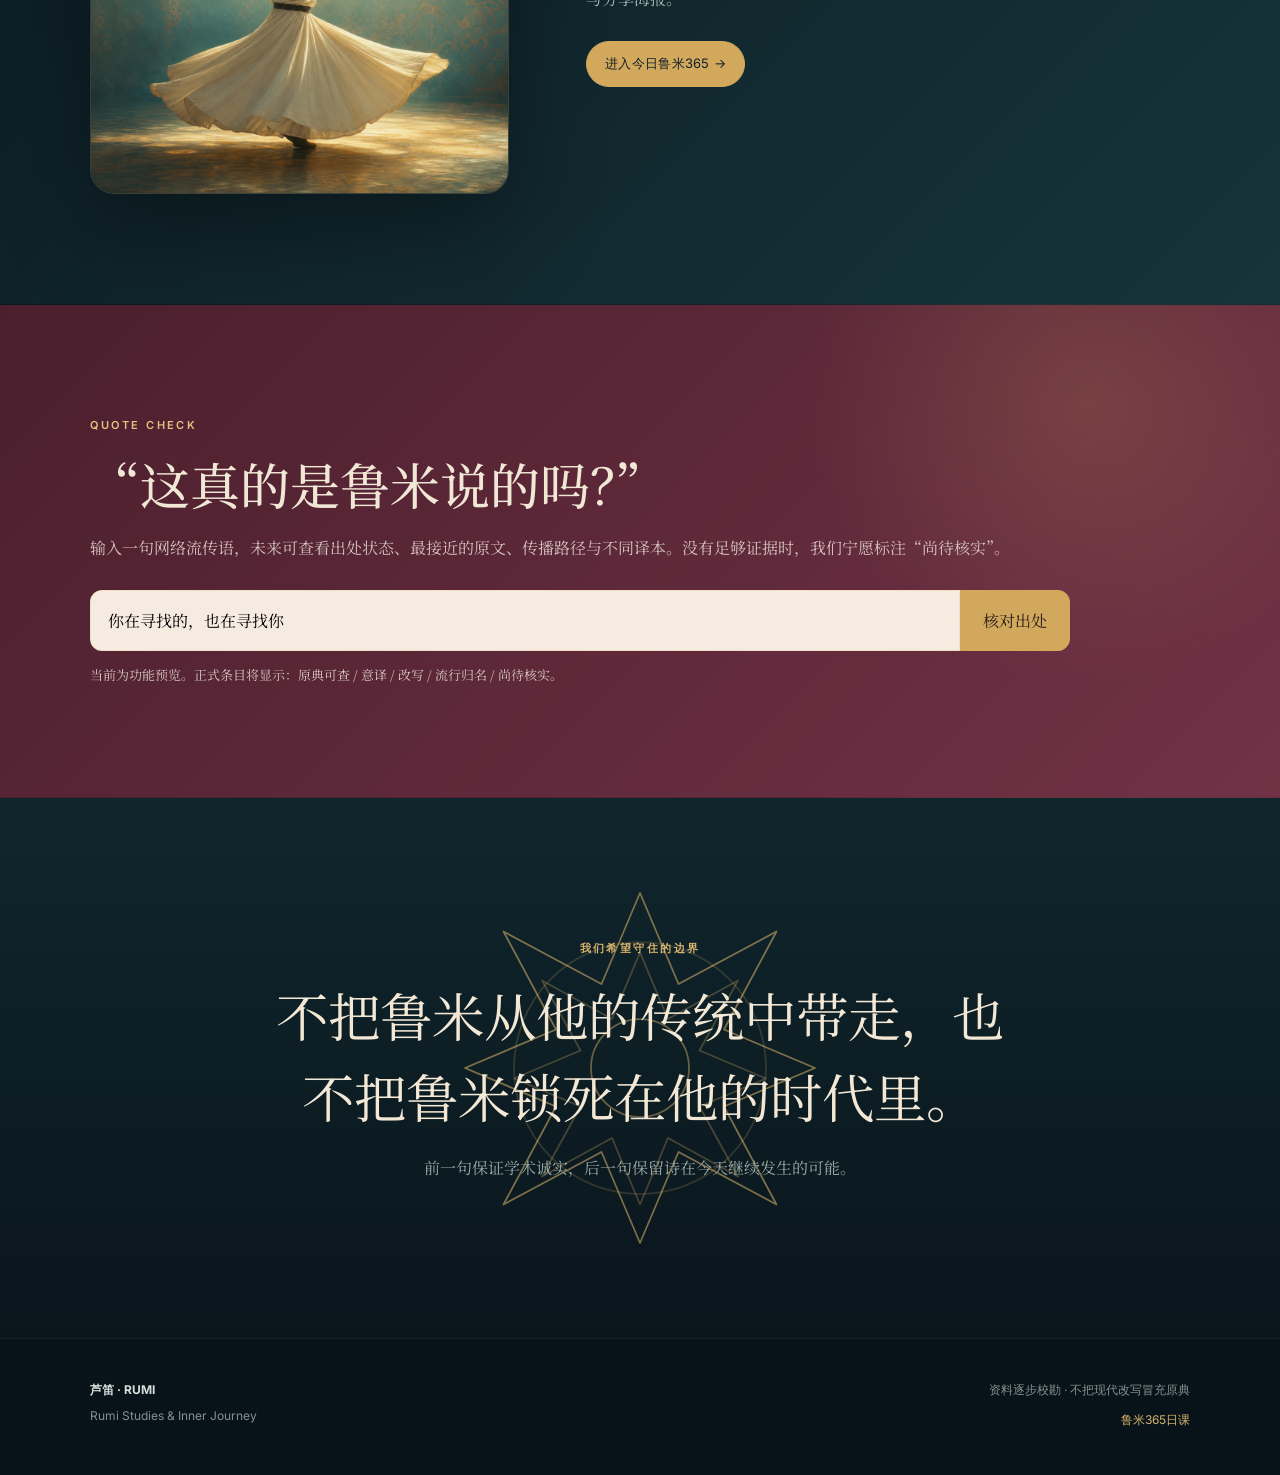
==== commit 99b86165: "Build Rumi inner journey system" ====
--- a/index.html
+++ b/index.html
@@ -9,7 +9,7 @@
   <link rel="preconnect" href="https://fonts.googleapis.com">
   <link rel="preconnect" href="https://fonts.gstatic.com" crossorigin>
   <link href="https://fonts.googleapis.com/css2?family=Cormorant+Garamond:ital,wght@0,500;0,600;1,500&family=Noto+Serif+SC:wght@400;500;600&family=Inter:wght@400;500;600&display=swap" rel="stylesheet">
-  <link rel="stylesheet" href="./styles.css?v=20261004-v3" />
+  <link rel="stylesheet" href="./styles.css?v=20261004-v4" />
 </head>
 <body class="mystic-home">
   <div class="scroll-thread" aria-hidden="true"><span></span></div>
@@ -25,7 +25,7 @@
       <a href="./biography/">鲁米传记</a>
       <a href="./thought/">鲁米思想</a>
       <a href="./poetry/">诗歌数据库</a>
-      <a href="#journey">内在探索</a>
+      <a href="./journey/">内在探索</a>
       <a href="#lab">研究室</a>
       <a class="nav-accent" href="./daily/">365日课</a>
     </nav>
@@ -249,45 +249,52 @@
     </section>
 
     <section class="section journey" id="journey">
-      <div class="section-heading">
-        <p class="eyebrow">内在探索</p>
-        <h2 class="display-title"><span>不是解释鲁米，</span><span>而是让诗成为一面镜子</span></h2>
-        <p>这里的练习不替你下结论，也不把诗歌变成心理测验；它只是为阅读创造更慢、更真实的条件。</p>
+      <div class="section-heading split">
+        <div>
+          <p class="eyebrow">RUMI INNER JOURNEY · 内在探索</p>
+          <h2 class="display-title"><span>让诗成为一面镜子，</span><span>也成为一条可以走的路</span></h2>
+        </div>
+        <p class="muted">不是把鲁米变成心理测验，而是从一首诗进入倾听、身体、书写、关系与行动，再把领悟带回现实生活。</p>
+      </div>
+
+      <div class="journey-gates-preview" aria-label="八道内在探索之门">
+        <a href="./journey/?gate=listen"><span>01</span><strong>倾听</strong><small>芦笛之门</small></a>
+        <a href="./journey/?gate=discern"><span>02</span><strong>辨认</strong><small>寻找之门</small></a>
+        <a href="./journey/?gate=mirror"><span>03</span><strong>照见</strong><small>心镜之门</small></a>
+        <a href="./journey/?gate=companionship"><span>04</span><strong>相遇</strong><small>同行之门</small></a>
+        <a href="./journey/?gate=fire"><span>05</span><strong>炼化</strong><small>火与爱之门</small></a>
+        <a href="./journey/?gate=release"><span>06</span><strong>松开</strong><small>海与空之门</small></a>
+        <a href="./journey/?gate=mystery"><span>07</span><strong>惊奇</strong><small>未知之门</small></a>
+        <a href="./journey/?gate=return"><span>08</span><strong>归返</strong><small>花园之门</small></a>
       </div>
 
       <div class="journey-grid">
         <article>
           <small>7 DAYS</small>
-          <h3>第一次遇见鲁米</h3>
-          <p>芦笛、渴望、沙姆斯、镜子、静默、爱、归返。</p>
-          <a href="#journey-detail" data-journey="7">查看旅程</a>
+          <h3>一首诗，一扇门</h3>
+          <p>用七天建立“慢读 → 静默 → 提问 → 书写 → 行动”的基本节奏。</p>
+          <a href="./journey/?path=7">进入七日路径 →</a>
         </article>
         <article>
           <small>21 DAYS</small>
-          <h3>与鲁米一起向内</h3>
-          <p>寻找 → 相遇 → 失去 → 空 → 爱 → 消融 → 返回生活。</p>
-          <a href="#journey-detail" data-journey="21">查看旅程</a>
+          <h3>从诗到生命</h3>
+          <p>精选七道门，每道停留三天，让文本、身体、关系与现实经验真正连接。</p>
+          <a href="./journey/?path=21">进入二十一日路径 →</a>
         </article>
         <article>
           <small>40 DAYS</small>
           <h3>鲁米之路</h3>
-          <p>把诗歌、静默、书写、深度聆听与现实生活放在同一条路上。</p>
-          <a href="#journey-detail" data-journey="40">查看旅程</a>
+          <p>较慢地走过八道门，最后回到关系、给予、边界与日常承担。</p>
+          <a href="./journey/?path=40">进入四十日路径 →</a>
         </article>
       </div>
 
-      <div id="journey-detail" class="journey-detail">
-        <p class="label">当前旅程</p>
-        <h3>7天 · 第一次遇见鲁米</h3>
-        <ol>
-          <li><strong>芦笛</strong>｜我从哪里来？</li>
-          <li><strong>渴望</strong>｜我真正寻找什么？</li>
-          <li><strong>沙姆斯</strong>｜谁曾真正看见我？</li>
-          <li><strong>镜子</strong>｜我如何看见自己？</li>
-          <li><strong>静默</strong>｜当语言停止，什么仍在？</li>
-          <li><strong>爱</strong>｜谁是爱者？谁是被爱者？</li>
-          <li><strong>归返</strong>｜我正在回到哪里？</li>
-        </ol>
+      <div class="journey-home-cta">
+        <div>
+          <strong>也可以不选天数。</strong>
+          <p>先从“我此刻正在经历什么”开始，系统会推荐一扇更适合现在的门。</p>
+        </div>
+        <a class="btn primary" href="./journey/#checkin">从此刻的处境开始 →</a>
       </div>
     </section>
 
@@ -389,6 +396,6 @@
     </div>
   </footer>
 
-  <script src="./app.js?v=20261004-v3"></script>
+  <script src="./app.js?v=20261004-v4"></script>
 </body>
 </html>
--- a/styles.css
+++ b/styles.css
@@ -476,6 +476,72 @@
 .journey-detail ol{margin-bottom:0;padding-left:22px}
 .journey-detail li{padding:8px 0;border-bottom:1px solid var(--line)}
 .journey-detail li:last-child{border-bottom:0}
+
+.journey-gates-preview{
+  display:grid;
+  grid-template-columns:repeat(8,1fr);
+  gap:7px;
+  margin-bottom:18px;
+}
+.journey-gates-preview a{
+  position:relative;
+  min-height:128px;
+  padding:18px 14px;
+  overflow:hidden;
+  border:1px solid rgba(217,181,109,.16);
+  border-radius:18px;
+  background:rgba(255,255,255,.028);
+  transition:.2s ease;
+}
+.journey-gates-preview a:after{
+  content:"";
+  position:absolute;
+  width:72px;height:72px;
+  right:-26px;bottom:-30px;
+  background:url("./assets/mystic-rosette.svg") center/contain no-repeat;
+  opacity:.08;
+}
+.journey-gates-preview a:hover{
+  transform:translateY(-3px);
+  border-color:rgba(217,181,109,.43);
+  background:rgba(255,255,255,.055);
+}
+.journey-gates-preview span{
+  display:block;
+  color:#d6b36c;
+  font:10px var(--sans);
+  letter-spacing:.12em;
+}
+.journey-gates-preview strong{
+  display:block;
+  margin:12px 0 4px;
+  color:#f1e7d5;
+  font-size:20px;
+  font-weight:500;
+}
+.journey-gates-preview small{
+  color:#93a5a0;
+  font-size:11px;
+}
+.journey-home-cta{
+  display:flex;
+  align-items:center;
+  justify-content:space-between;
+  gap:26px;
+  margin-top:18px;
+  padding:24px 28px;
+  border:1px solid rgba(217,181,109,.18);
+  border-radius:20px;
+  background:rgba(255,255,255,.045);
+}
+.journey-home-cta strong{color:#f0e4ce;font-size:18px;font-weight:500}
+.journey-home-cta p{margin:5px 0 0;color:#aebbb7;font-size:13px}
+.journey-home-cta .btn{
+  flex:0 0 auto;
+  border-color:#d2a85d;
+  background:#d2a85d;
+  color:#15242a;
+}
 .lab-layout{
   display:grid;
   grid-template-columns:minmax(0,1.35fr) minmax(300px,.65fr);
@@ -1324,6 +1390,16 @@
   .today:before{width:170px;height:170px;right:-45px}
   .daily-image,.method-visual,.shams-art,.route-figure img{border-radius:96px 96px 18px 18px}
 }
+
+@media(max-width:1100px){
+  .journey-gates-preview{grid-template-columns:repeat(4,1fr)}
+}
+@media(max-width:620px){
+  .journey-gates-preview{grid-template-columns:repeat(2,1fr)}
+  .journey-gates-preview a{min-height:110px}
+  .journey-home-cta{display:block;padding:22px}
+  .journey-home-cta .btn{margin-top:16px}
+}
 @media(prefers-reduced-motion:reduce){
   .hero-visual:before{animation:none}
   [data-reveal]{opacity:1;transform:none;transition:none}
